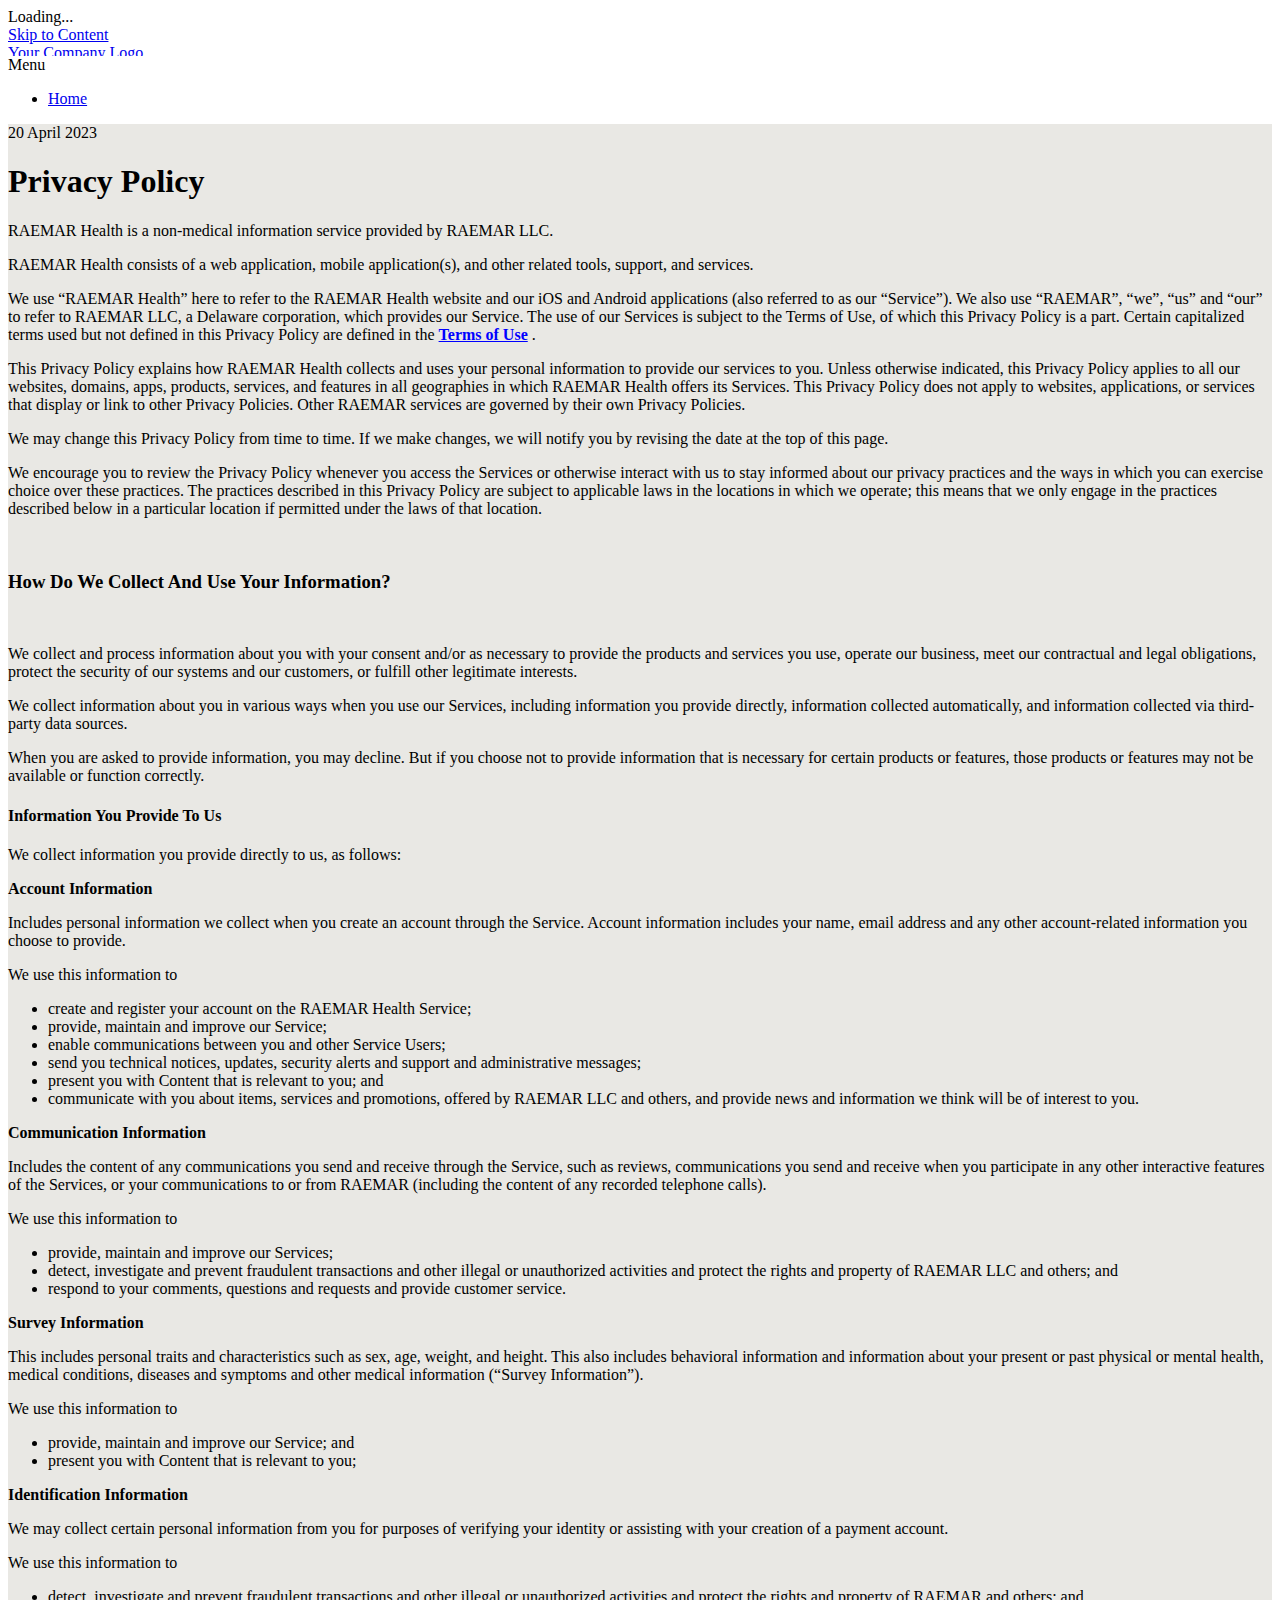
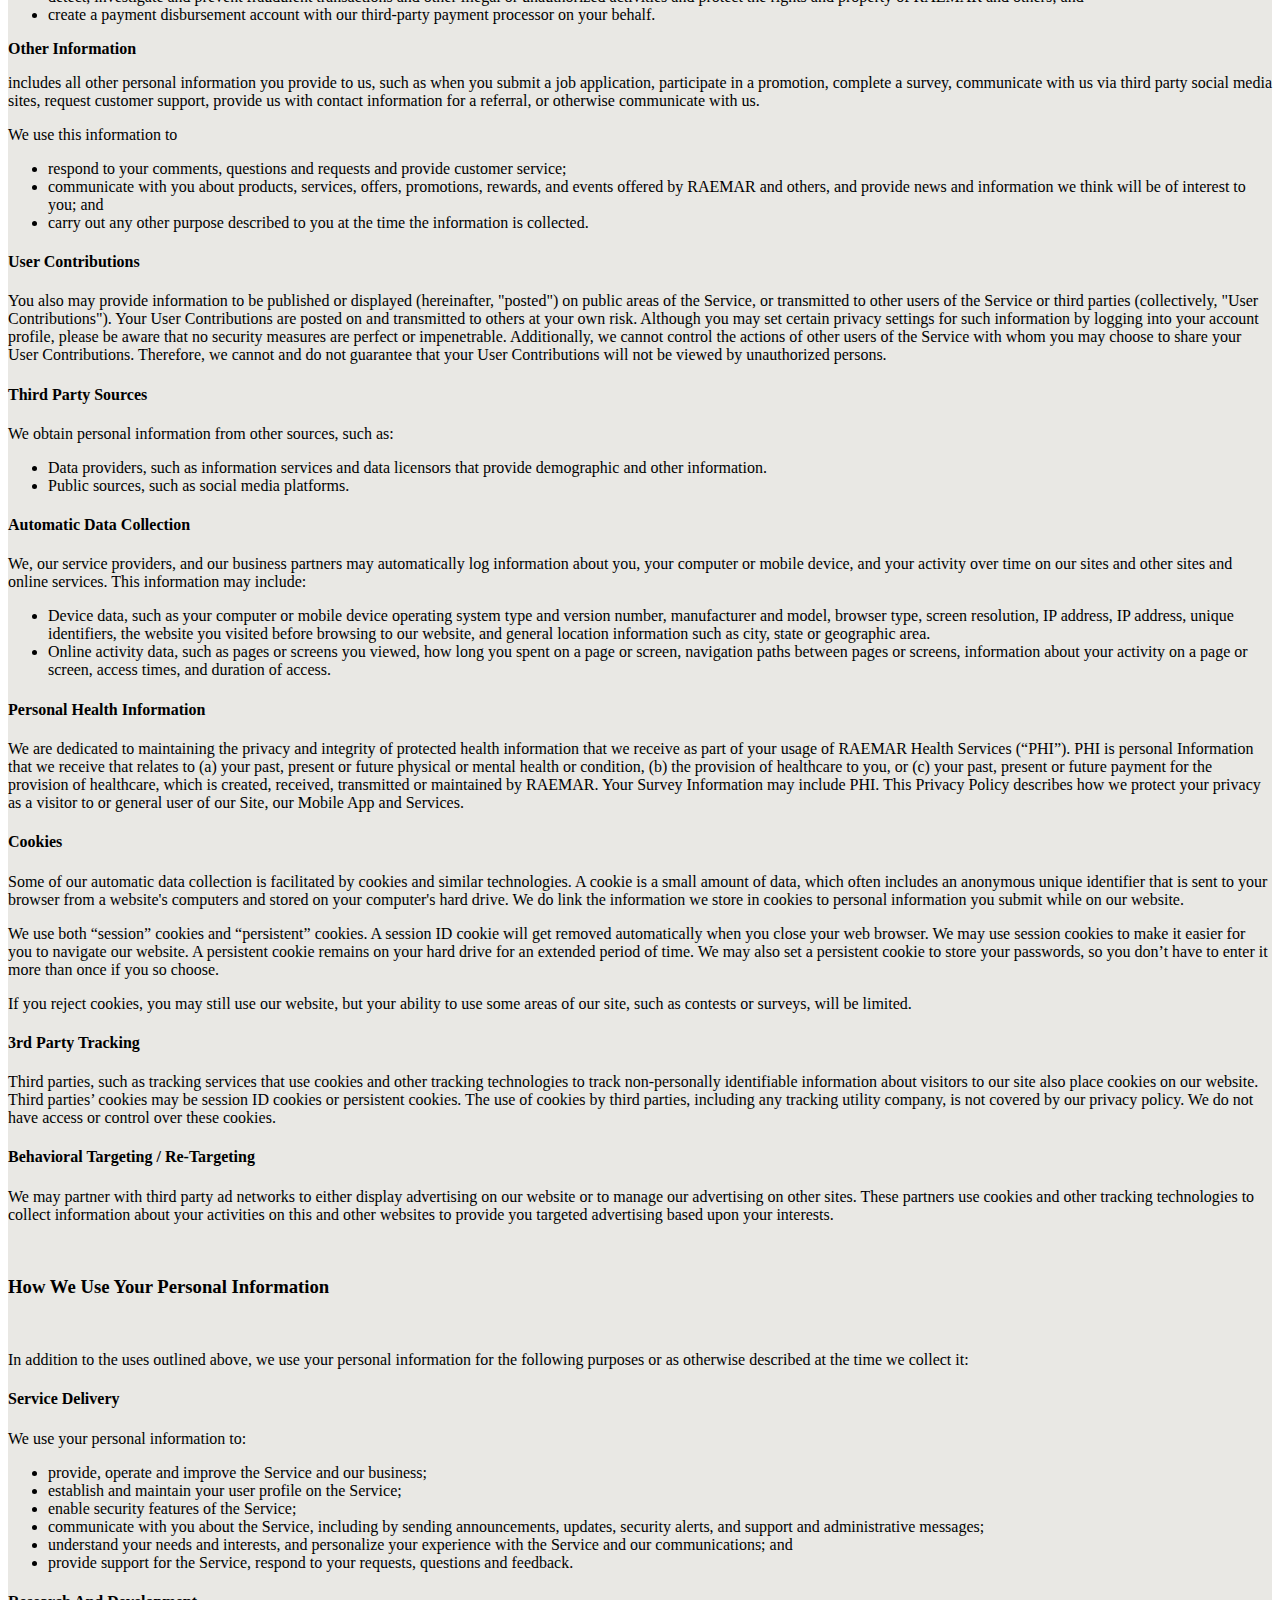
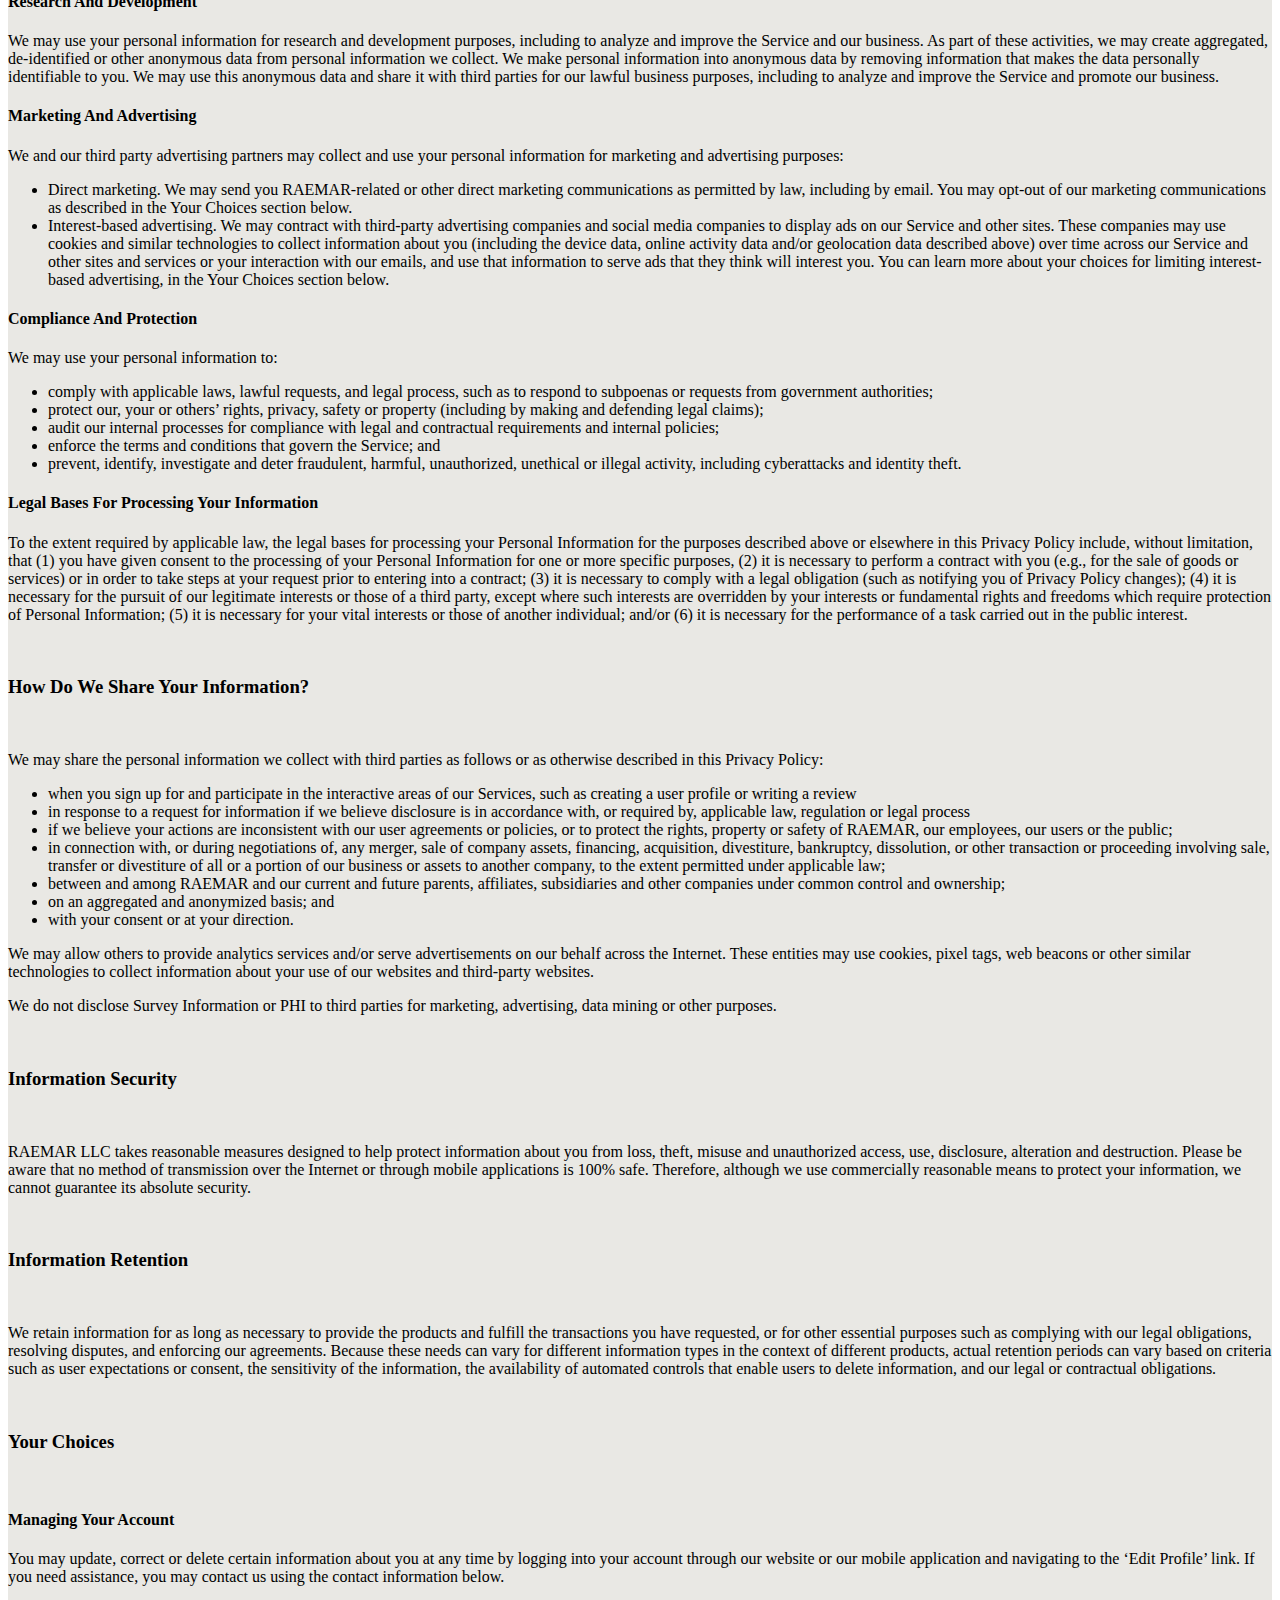
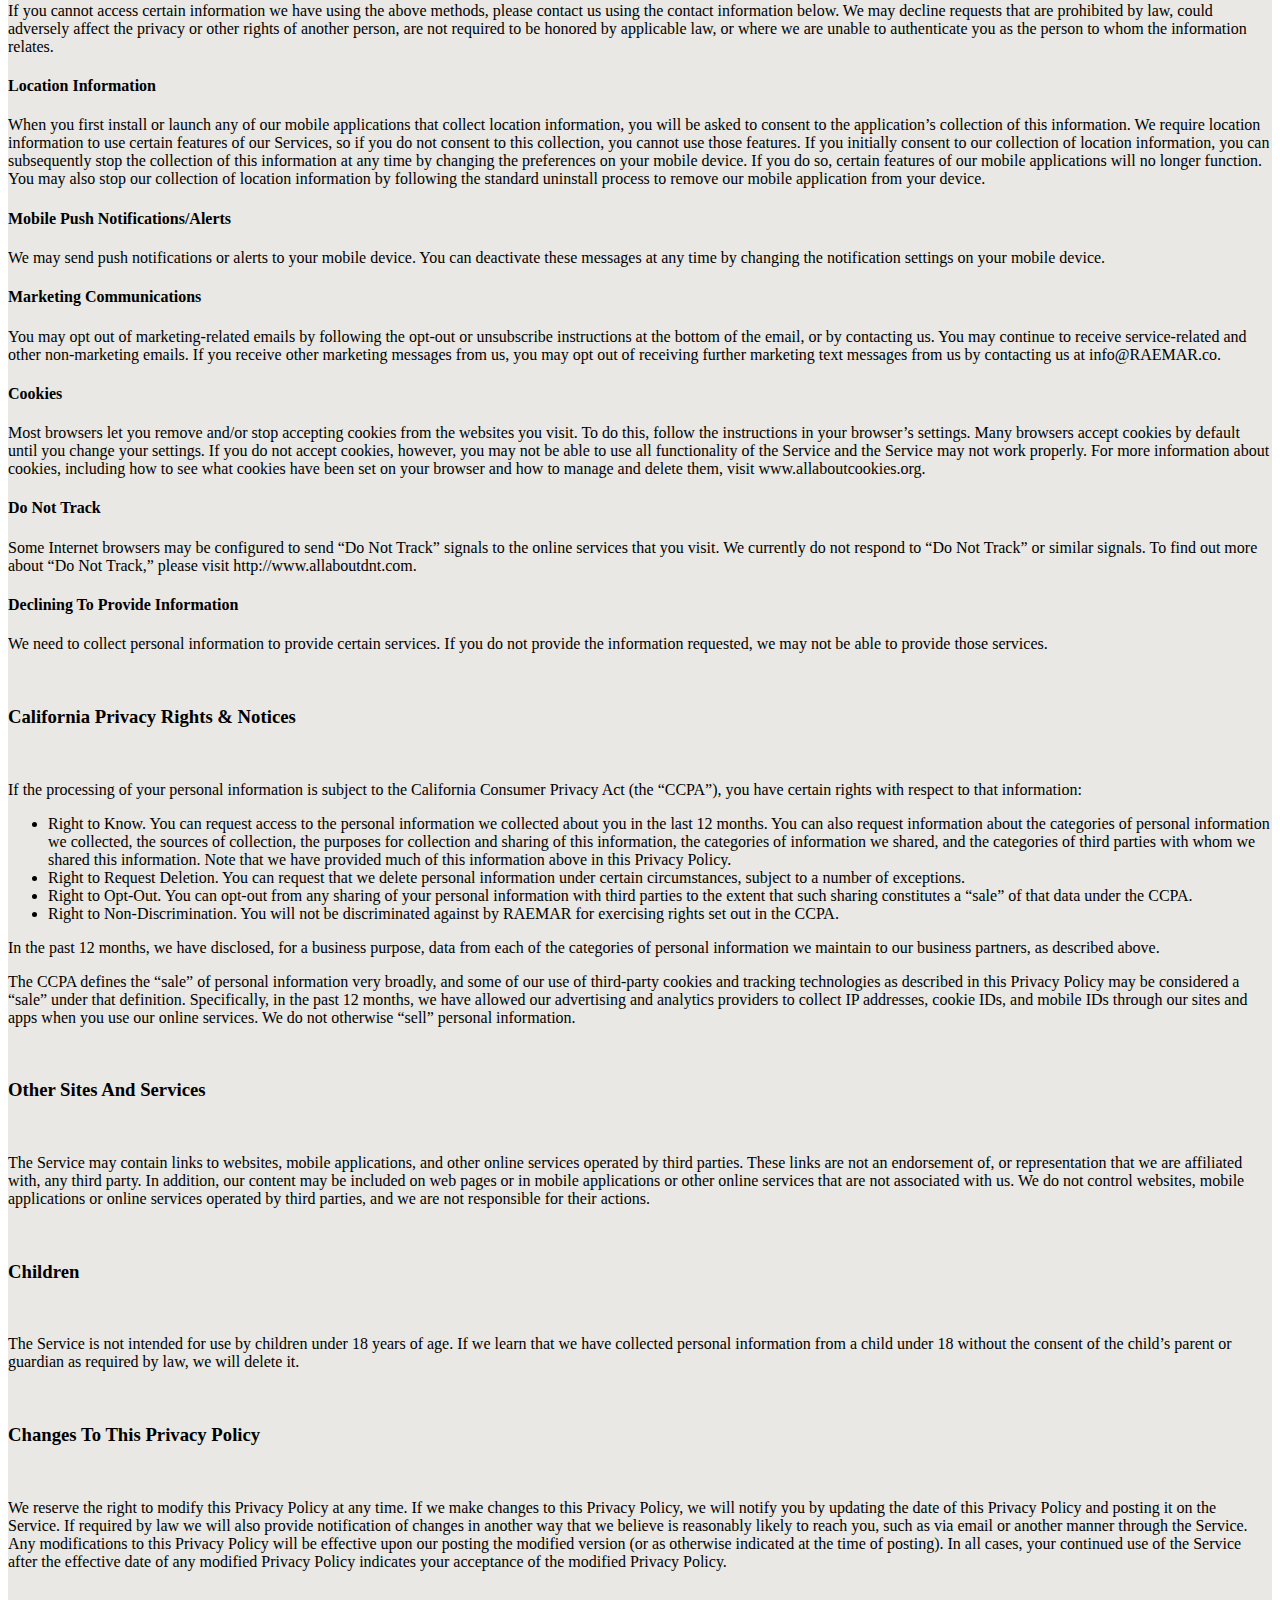
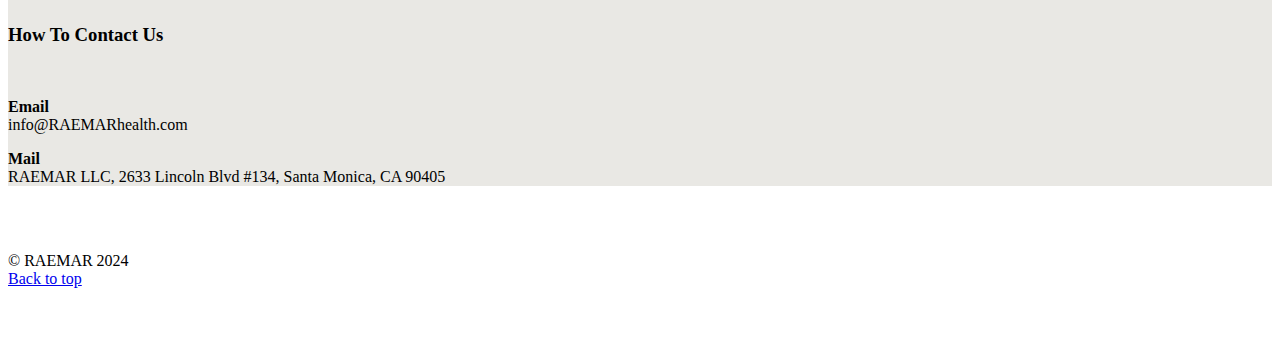
==== privacy.html @ 7e0f84d7 "Add files via upload" ====
<html lang="en">
    <head>
        <meta charset="utf-8">
        <meta name="description" content="RAEMAR specializes in developing real-world applications based on human performance and aging research to enhance health and well-being.">
        <meta name="viewport" content="width=device-width, initial-scale=1">
    
    
        <title>RAEMAR</title>
         <link rel="stylesheet" href="css/bootstrap.min.css">
        <link rel="stylesheet" href="css/style.css">
        <link rel="stylesheet" href="css/style-responsive.css">
        <link rel="stylesheet" href="css/vertical-rhythm.min.css">
        <link rel="stylesheet" href="css/magnific-popup.css">
        <link rel="stylesheet" href="css/owl.carousel.css">
        <link rel="stylesheet" href="css/splitting.css">
        <link rel="stylesheet" href="css/YTPlayer.css">
        <link rel="stylesheet" href="css/demo-brutalist/demo-brutalist.css">

    
        <link rel="stylesheet" href="css/demo-modern/demo-modern.css">
        
        <link rel="preconnect" href="https://fonts.googleapis.com">
        <link rel="preconnect" href="https://fonts.gstatic.com" crossorigin>
        <link href="https://fonts.googleapis.com/css2?family=Manrope:wght@200..800&display=swap" rel="stylesheet">
        
    </head>
    <body class="appear-animate ">
        

        <div class="page-loader dark">
            <div class="loader">Loading...</div>
        </div>
  
        <a href="#main" class="btn skip-to-content">Skip to Content</a>

        <div class="page " id="top">
            
            <nav class="main-nav dark dark-mode transparent stick-fixed wow-menubar">
                <div class="main-nav-sub full-wrapper">
                    
                  
                    <div class="nav-logo-wrap local-scroll">
                        <a href="#top" class="logo font-alt">
                            <img src="images/logo.png" alt="Your Company Logo" width="170" height="12" />
                        </a>
                    </div>
                    
                    <div class="mobile-nav" role="button" tabindex="0">
                        <i class="mobile-nav-icon"></i>
                        <span class="visually-hidden">Menu</span>
                    </div>
                    
                    <div class="inner-nav desktop-nav font-alt">
                        <ul class="clearlist scroll-nav local-scroll justify-content-end">                            
                            <li><a href="https://www.raemarhealth.com" class="active" data-btn-animate="y">Home</a></li>
                          
                        </ul>                        
                    </div>
                </div>
            </nav>         
            <main id="main">

                <section style="background:#E9E8E4!important">
                    <div class="container g-0 line pt-140 pb-100">
         
                      <div class="row">
                        <div class="col-xxl-8 col-xl-10 offset-xxl-2 offset-xl-1">
                          <div class="blog__detail-top">
                           <span>20 April 2023</span>
                            <h1 class="blog__detail-title animation__word_come">
                        Privacy Policy
                            </h1>
                        
                          </div>
                        </div>
                        
                        <div class="col-xxl-8 col-xl-10 offset-xxl-2 offset-xl-1">
                          <div class="blog__detail-content">
          
                            <p>RAEMAR Health is a non-medical information service provided by RAEMAR LLC. </p>
                            <p>RAEMAR Health consists of a web application, mobile application(s), and other related tools, support, and services.</p>
                            <p>We use “RAEMAR Health” here to refer to the RAEMAR Health website and our iOS and Android applications (also referred to as our “Service”). We also use “RAEMAR”, “we”, “us” and “our” to refer to RAEMAR LLC, a Delaware corporation, which provides our Service. The use of our Services is subject to the Terms of Use, of which this Privacy Policy is a part. Certain capitalized terms used but not defined in this Privacy Policy are defined in the
                              <a href="terms.html" style="color:blue; font-weight:600">Terms of Use</a> .</p>
                            <p>This Privacy Policy explains how RAEMAR Health collects and uses your personal information to provide our services to you. Unless otherwise indicated, this Privacy Policy applies to all our websites, domains, apps, products, services, and features in all geographies in which RAEMAR Health offers its Services. This Privacy Policy does not apply to websites, applications, or services that display or link to other Privacy Policies. Other RAEMAR services are governed by their own Privacy Policies.</p>
                            <p>We may change this Privacy Policy from time to time. If we make changes, we will notify you by revising the date at the top of this page. </p>
                            <p>We encourage you to review the Privacy Policy whenever you access the Services or otherwise interact with us to stay informed about our privacy practices and the ways in which you can exercise choice over these practices. The practices described in this Privacy Policy are subject to applicable laws in the locations in which we operate; this means that we only engage in the practices described below in a particular location if permitted under the laws of that location. </p>
                            <br>
                            <div><h3 class="heading heading-h3 CerebriSans-font" style="text-transform:capitalize">How Do We Collect and Use Your Information?</h3><br></div>
                            <p>We collect and process information about you with your consent and/or as necessary to provide the products and services you use, operate our business, meet our contractual and legal obligations, protect the security of our systems and our customers, or fulfill other legitimate interests.</p>
                            <p>We collect information about you in various ways when you use our Services, including information you provide directly, information collected automatically, and information collected via third-party data sources.</p>
                            <p>When you are asked to provide information, you may decline. But if you choose not to provide information that is necessary for certain products or features, those products or features may not be available or function correctly.</p>
                              <p><h4  style="text-transform:capitalize">Information You Provide to Us</h4></p>
                            <p>We collect information you provide directly to us, as follows:</p>
                            <p><span style="font-weight:600">Account Information</span><br>
                            <p>Includes personal information we collect when you create an account through the Service. Account information includes your name, email address and any other account-related information you choose to provide.</p>
                            <p>We use this information to</p>
                            <ul>
                            <li>create and register your account on the RAEMAR Health Service;</li>
                            <li>provide, maintain and improve our Service;</li>
                            <li>enable communications between you and other Service Users;</li>
                            <li>send you technical notices, updates, security alerts and support and administrative messages;</li>
                            <li>present you with Content that is relevant to you; and</li>
                            <li>communicate with you about items, services and promotions, offered by RAEMAR LLC and others, and provide news and information we think will be of interest to you.</li>
                          </ul>
                          <p><span style="font-weight:600">Communication Information</span><br>
                          <p>Includes the content of any communications you send and receive through the Service, such as reviews, communications you send and receive when you participate in any other interactive features of the Services, or your communications to or from RAEMAR (including the content of any recorded telephone calls).</p>
                          <p>We use this information to</p>
                          <ul>
                          <li>provide, maintain and improve our Services;</li>
                          <li>detect, investigate and prevent fraudulent transactions and other illegal or unauthorized activities and protect the rights and property of RAEMAR LLC and others; and</li>
                          <li>respond to your comments, questions and requests and provide customer service.</li>
                          </ul>
                          <p><span style="font-weight:600">Survey Information</span><br>
                          <p>This includes personal traits and characteristics such as sex, age, weight, and height. This also includes behavioral information and information about your present or past physical or mental health, medical conditions, diseases and symptoms and other medical information (“Survey Information”).
                          </p>
                          <p>We use this information to</p>
                          <ul>
                          <li>provide, maintain and improve our Service; and</li>
                          <li>present you with Content that is relevant to you;</li>
                        </ul>
                        <p><span style="font-weight:600">Identification Information</span><br>
                        <p>We may collect certain personal information from you for purposes of verifying your identity or assisting with your creation of a payment account.</p>
                        <p>We use this information to</p>
                        <ul>
                          <li>detect, investigate and prevent fraudulent transactions and other illegal or unauthorized activities and protect the rights and property of RAEMAR and others; and</li>
                          <li>create a payment disbursement account with our third-party payment processor on your behalf.</li>
                        </ul>
                        <p><span style="font-weight:600">Other Information</span><br>
                        <p>includes all other personal information you provide to us, such as when you submit a job application, participate in a promotion, complete a survey, communicate with us via third party social media sites, request customer support, provide us with contact information for a referral, or otherwise communicate with us.
                        </p>
                        <p>We use this information to</p>
                        <ul>
                        <li>respond to your comments, questions and requests and provide customer service;</li>
                        <li>communicate with you about products, services, offers, promotions, rewards, and events offered by RAEMAR and others, and provide news and information we think will be of interest to you; and</li>
                        <li>carry out any other purpose described to you at the time the information is collected.</li>
                      </ul>
                        <p><h4  style="text-transform:capitalize">User Contributions</h4></p>
                        <p>You also may provide information to be published or displayed (hereinafter, "posted") on public areas of the Service, or transmitted to other users of the Service or third parties (collectively, "User Contributions"). Your User Contributions are posted on and transmitted to others at your own risk. Although you may set certain privacy settings for such information by logging into your account profile, please be aware that no security measures are perfect or impenetrable. Additionally, we cannot control the actions of other users of the Service with whom you may choose to share your User Contributions. Therefore, we cannot and do not guarantee that your User Contributions will not be viewed by unauthorized persons.</p>
                        <p><h4  style="text-transform:capitalize">Third party sources</h4></p>
                        <p>We obtain personal information from other sources, such as:</p>
                        <ul>
                        <li>Data providers, such as information services and data licensors that provide demographic and other information.</li>
                        <li>Public sources, such as social media platforms.</li>
                        </ul>
                        <p><h4  style="text-transform:capitalize">Automatic data collection</h4></p>
                        <p>We, our service providers, and our business partners may automatically log information about you, your computer or mobile device, and your activity over time on our sites and other sites and online services.  This information may include:</p>
                        <ul>
                        <li>Device data, such as your computer or mobile device operating system type and version number, manufacturer and model, browser type, screen resolution, IP address, IP address, unique identifiers, the website you visited before browsing to our website, and general location information such as city, state or geographic area.</li>
                        <li>Online activity data, such as pages or screens you viewed, how long you spent on a page or screen, navigation paths between pages or screens, information about your activity on a page or screen, access times, and duration of access.</li>
                        </ul>
                        <p><h4  style="text-transform:capitalize">Personal Health Information</h4></p>
                        <p>We are dedicated to maintaining the privacy and integrity of protected health information that we receive as part of your usage of RAEMAR Health Services (“PHI”). PHI is personal Information that we receive that relates to (a) your past, present or future physical or mental health or condition, (b) the provision of healthcare to you, or (c) your past, present or future payment for the provision of healthcare, which is created, received, transmitted or maintained by RAEMAR. Your Survey Information may include PHI. This Privacy Policy describes how we protect your privacy as a visitor to or general user of our Site, our Mobile App and Services.</p>
                        <p><h4  style="text-transform:capitalize">Cookies</h4></p>
                        <p>Some of our automatic data collection is facilitated by cookies and similar technologies. A cookie is a small amount of data, which often includes an anonymous unique identifier that is sent to your browser from a website's computers and stored on your computer's hard drive. We do link the information we store in cookies to personal information you submit while on our website.</p>
                        <p>We use both “session” cookies and “persistent” cookies. A session ID cookie will get removed automatically when you close your web browser. We may use session cookies to make it easier for you to navigate our website. A persistent cookie remains on your hard drive for an extended period of time. We may also set a persistent cookie to store your passwords, so you don’t have to enter it more than once if you so choose.</p>
                        <p>If you reject cookies, you may still use our website, but your ability to use some areas of our site, such as contests or surveys, will be limited.</p>
                        <p><h4  style="text-transform:capitalize">3rd Party Tracking</h4></p>
                        <p>Third parties, such as tracking services that use cookies and other tracking technologies to track non-personally identifiable information about visitors to our site also place cookies on our website. Third parties’ cookies may be session ID cookies or persistent cookies. The use of cookies by third parties, including any tracking utility company, is not covered by our privacy policy. We do not have access or control over these cookies.</p>
                        <p><h4  style="text-transform:capitalize">Behavioral Targeting / Re-Targeting</h4></p>
                        <p>We may partner with third party ad networks to either display advertising on our website or to manage our advertising on other sites. These partners use cookies and other tracking technologies to collect information about your activities on this and other websites to provide you targeted advertising based upon your interests.</p>
                        <br><div><h3 class="heading heading-h3 CerebriSans-font" style="text-transform:capitalize">How we use your personal information</h3><br></div>
                        <p>In addition to the uses outlined above, we use your personal information for the following purposes or as otherwise described at the time we collect it:</p>
                        <p><h4  style="text-transform:capitalize">Service delivery</h4></p>
                        <p>We use your personal information to:</p>
                        <ul>
                        <li>provide, operate and improve the Service and our business;</li>
                        <li>establish and maintain your user profile on the Service;</li>
                        <li>enable security features of the Service;</li>
                        <li>communicate with you about the Service, including by sending announcements, updates, security alerts, and support and administrative messages;</li>
                        <li>understand your needs and interests, and personalize your experience with the Service and our communications; and</li>
                        <li>provide support for the Service, respond to your requests, questions and feedback.</li>
                      </ul>
                      <p><h4  style="text-transform:capitalize">Research and development</h4></p>
                      <p>We may use your personal information for research and development purposes, including to analyze and improve the Service and our business.  As part of these activities, we may create aggregated, de-identified or other anonymous data from personal information we collect.  We make personal information into anonymous data by removing information that makes the data personally identifiable to you.  We may use this anonymous data and share it with third parties for our lawful business purposes, including to analyze and improve the Service and promote our business.</p>
                      <p><h4  style="text-transform:capitalize">Marketing and advertising</h4></p>
                      <p>We and our third party advertising partners may collect and use your personal information for marketing and advertising purposes:</p>
                      <ul>
                      <li>Direct marketing. We may send you RAEMAR-related or other direct marketing communications as permitted by law, including by email.  You may opt-out of our marketing communications as described in the Your Choices section below.</li>
                      <li>Interest-based advertising.  We may contract with third-party advertising companies and social media companies to display ads on our Service and other sites. These companies may use cookies and similar technologies to collect information about you (including the device data, online activity data and/or geolocation data described above) over time across our Service and other sites and services or your interaction with our emails, and use that information to serve ads that they think will interest you. You can learn more about your choices for limiting interest-based advertising, in the Your Choices section below. </li>
                      </ul>
                      <p><h4  style="text-transform:capitalize">Compliance and protection</h4></p>
                      <p>We may use your personal information to:</p>
                      <ul>
                      <li>comply with applicable laws, lawful requests, and legal process, such as to respond to subpoenas or requests from government authorities;</li>
                      <li>protect our, your or others’ rights, privacy, safety or property (including by making and defending legal claims); </li>
                      <li>audit our internal processes for compliance with legal and contractual requirements and internal policies; </li>
                      <li>enforce the terms and conditions that govern the Service; and </li>
                      <li>prevent, identify, investigate and deter fraudulent, harmful, unauthorized, unethical or illegal activity, including cyberattacks and identity theft.</li>
                      </ul>
                      <p><h4  style="text-transform:capitalize">Legal Bases for Processing Your Information</h4></p>
                      <p>To the extent required by applicable law, the legal bases for processing your Personal Information for the purposes described above or elsewhere in this Privacy Policy include, without limitation, that (1) you have given consent to the processing of your Personal Information for one or more specific purposes, (2) it is necessary to perform a contract with you (e.g., for the sale of goods or services) or in order to take steps at your request prior to entering into a contract; (3) it is necessary to comply with a legal obligation (such as notifying you of Privacy Policy changes); (4) it is necessary for the pursuit of our legitimate interests or those of a third party, except where such interests are overridden by your interests or fundamental rights and freedoms which require protection of Personal Information; (5) it is necessary for your vital interests or those of another individual; and/or (6) it is necessary for the performance of a task carried out in the public interest.</p>
                      <br><div><h3 class="heading heading-h3 CerebriSans-font" style="text-transform:capitalize">How Do We Share Your Information?</h3><br></div>
                      <p>We may share the personal information we collect with third parties as follows or as otherwise described in this Privacy Policy:</p>
                      <ul>
                      <li>when you sign up for and participate in the interactive areas of our Services, such as creating a user profile or writing a review</li>
                      <li>in response to a request for information if we believe disclosure is in accordance with, or required by, applicable law, regulation or legal process</li>
                      <li>if we believe your actions are inconsistent with our user agreements or policies, or to protect the rights, property or safety of RAEMAR, our employees, our users or the public;</li>
                      <li>in connection with, or during negotiations of, any merger, sale of company assets, financing, acquisition, divestiture, bankruptcy, dissolution, or other transaction or proceeding involving sale, transfer or divestiture of all or a portion of our business or assets to another company, to the extent permitted under applicable law;</li>
                      <li>between and among RAEMAR and our current and future parents, affiliates, subsidiaries and other companies under common control and ownership;</li>
                      <li>on an aggregated and anonymized basis; and</li>
                      <li>with your consent or at your direction.</li>
                      </ul>
                      <p>We may allow others to provide analytics services and/or serve advertisements on our behalf across the Internet. These entities may use cookies, pixel tags, web beacons or other similar technologies to collect information about your use of our websites and third-party websites.</p>
                      <p>We do not disclose Survey Information or PHI to third parties for marketing, advertising, data mining or other purposes.</p>
                      <br><div><h3 class="heading heading-h3 CerebriSans-font" style="text-transform:capitalize">Information Security</h3><br></div>
                      <p>RAEMAR LLC takes reasonable measures designed to help protect information about you from loss, theft, misuse and unauthorized access, use, disclosure, alteration and destruction. Please be aware that no method of transmission over the Internet or through mobile applications is 100% safe. Therefore, although we use commercially reasonable means to protect your information, we cannot guarantee its absolute security.</p>
                      <br><div><h3 class="heading heading-h3 CerebriSans-font" style="text-transform:capitalize">Information Retention</h3><br></div>
                      <p>We retain information for as long as necessary to provide the products and fulfill the transactions you have requested, or for other essential purposes such as complying with our legal obligations, resolving disputes, and enforcing our agreements. Because these needs can vary for different information types in the context of different products, actual retention periods can vary based on criteria such as user expectations or consent, the sensitivity of the information, the availability of automated controls that enable users to delete information, and our legal or contractual obligations.</p>
                      <br><div><h3 class="heading heading-h3 CerebriSans-font" style="text-transform:capitalize">Your Choices</h3><br></div>
                      <p><h4  style="text-transform:capitalize">Managing Your Account</h4></p>
                      <p>You may update, correct or delete certain information about you at any time by logging into your account through our website or our mobile application and navigating to the ‘Edit Profile’ link. If you need assistance, you may contact us using the contact information below.</p>
                      <p>If you cannot access certain information we have using the above methods, please contact us using the contact information below. We may decline requests that are prohibited by law, could adversely affect the privacy or other rights of another person, are not required to be honored by applicable law, or where we are unable to authenticate you as the person to whom the information relates.</p>
                      <p><h4  style="text-transform:capitalize">Location Information</h4></p>
                      <p>When you first install or launch any of our mobile applications that collect location information, you will be asked to consent to the application’s collection of this information. We require location information to use certain features of our Services, so if you do not consent to this collection, you cannot use those features. If you initially consent to our collection of location information, you can subsequently stop the collection of this information at any time by changing the preferences on your mobile device. If you do so, certain features of our mobile applications will no longer function. You may also stop our collection of location information by following the standard uninstall process to remove our mobile application from your device.</p>
                      <p><h4  style="text-transform:capitalize">Mobile Push Notifications/Alerts</h4></p>
                      <p>We may send push notifications or alerts to your mobile device. You can deactivate these messages at any time by changing the notification settings on your mobile device.</p>
                      <p><h4  style="text-transform:capitalize">Marketing communications</h4></p>
                      <p>You may opt out of marketing-related emails by following the opt-out or unsubscribe instructions at the bottom of the email, or by contacting us.  You may continue to receive service-related and other non-marketing emails.  If you receive other marketing messages from us, you may opt out of receiving further marketing text messages from us by contacting us at info@RAEMAR.co.</p>
                      <p><h4  style="text-transform:capitalize">Cookies</h4></p>
                      <p>Most browsers let you remove and/or stop accepting cookies from the websites you visit. To do this, follow the instructions in your browser’s settings. Many browsers accept cookies by default until you change your settings. If you do not accept cookies, however, you may not be able to use all functionality of the Service and the Service may not work properly. For more information about cookies, including how to see what cookies have been set on your browser and how to manage and delete them, visit www.allaboutcookies.org. </p>
                      <p><h4  style="text-transform:capitalize">Do Not Track</h4></p>
                      <p>Some Internet browsers may be configured to send “Do Not Track” signals to the online services that you visit.  We currently do not respond to “Do Not Track” or similar signals.  To find out more about “Do Not Track,” please visit http://www.allaboutdnt.com.</p>
                      <p><h4  style="text-transform:capitalize">Declining to provide information</h4></p>
                      <p>We need to collect personal information to provide certain services.  If you do not provide the information requested, we may not be able to provide those services.</p>
                      <br><div><h3 class="heading heading-h3 CerebriSans-font" style="text-transform:capitalize">California Privacy Rights & Notices</h3><br></div>
                      <p>If the processing of your personal information is subject to the California Consumer Privacy Act (the “CCPA”), you have certain rights with respect to that information:</p>
                      <ul>
                      <li>Right to Know. You can request access to the personal information we collected about you in the last 12 months. You can also request information about the categories of personal information we collected, the sources of collection, the purposes for collection and sharing of this information, the categories of information we shared, and the categories of third parties with whom we shared this information. Note that we have provided much of this information above in this Privacy Policy.</li>
                      <li>Right to Request Deletion. You can request that we delete personal information under certain circumstances, subject to a number of exceptions.</li>
                      <li>Right to Opt-Out. You can opt-out from any sharing of your personal information with third parties to the extent that such sharing constitutes a “sale” of that data under the CCPA.</li>
                      <li>Right to Non-Discrimination. You will not be discriminated against by RAEMAR for exercising rights set out in the CCPA.</li>
                      </ul>
                      <p>In the past 12 months, we have disclosed, for a business purpose, data from each of the categories of personal information we maintain to our business partners, as described above.</p>
                      <p>The CCPA defines the “sale” of personal information very broadly, and some of our use of third-party cookies and tracking technologies as described in this Privacy Policy may be considered a “sale” under that definition. Specifically, in the past 12 months, we have allowed our advertising and analytics providers to collect IP addresses, cookie IDs, and mobile IDs through our sites and apps when you use our online services. We do not otherwise “sell” personal information.</p>
                      <br><div><h3 class="heading heading-h3 CerebriSans-font" style="text-transform:capitalize">Other Sites and Services</h3><br></div>
                      <p>The Service may contain links to websites, mobile applications, and other online services operated by third parties.  These links are not an endorsement of, or representation that we are affiliated with, any third party.  In addition, our content may be included on web pages or in mobile applications or other online services that are not associated with us. We do not control websites, mobile applications or online services operated by third parties, and we are not responsible for their actions.  </p>
                      <br><div><h3 class="heading heading-h3 CerebriSans-font" style="text-transform:capitalize">Children</h3><br></div>
                      <p>The Service is not intended for use by children under 18 years of age. If we learn that we have collected personal information from a child under 18 without the consent of the child’s parent or guardian as required by law, we will delete it. </p>
                      <br><div><h3 class="heading heading-h3 CerebriSans-font" style="text-transform:capitalize">Changes to this Privacy Policy</h3><br></div>
                      <p>We reserve the right to modify this Privacy Policy at any time. If we make changes to this Privacy Policy, we will notify you by updating the date of this Privacy Policy and posting it on the Service. If required by law we will also provide notification of changes in another way that we believe is reasonably likely to reach you, such as via email or another manner through the Service.  Any modifications to this Privacy Policy will be effective upon our posting the modified version (or as otherwise indicated at the time of posting). In all cases, your continued use of the Service after the effective date of any modified Privacy Policy indicates your acceptance of the modified Privacy Policy.</p>
                     <br><div><h3 class="heading heading-h3 CerebriSans-font" style="text-transform:capitalize">How to Contact Us</h3><br></div>
                     <p><span style="font-weight:600">Email</span><br>info@RAEMARhealth.com
                     </p>
                     <p>
                      <span style="font-weight:600">Mail</span><br>RAEMAR LLC, 2633 Lincoln Blvd #134, Santa Monica, CA 90405
                     </p>
                
                  
                          </div>
                
                  
                          </div>
                          <div class="blog__detail-tags">
                           
                          </div>
                        </div>
                      </div>
                 
                  </section>
          


  
                            


                
            </main>
            
            <!-- Footer -->
            <footer class="page-section footer-2 bg-dark-2 light-content" style="padding-top: 50px;padding-bottom: 50px;">
                <div class="container">                    
                    <div class="row">
                        
                        <!-- Copyright -->
                        <div class="col-lg-3 text-center text-lg-start ">
                            <div>© RAEMAR 2024</div>
                      
                        </div>
                        <!-- End Copyright -->
                        
                        <!-- Social Links -->
                        <div class="col-lg-6 fw-social-inline text-center ">
                            
                         
                            
                        </div>
                        <!-- End Social Links -->
                        
                        <div class="col-lg-3 text-center text-lg-end local-scroll">
                            <a href="#top" class="fw-top-link">
                                <span class="fw-top-link-underline">Back to top</span>
                                <span class="icon ms-1">
                                    <i class="icon-arrow-up size-17"></i>
                                </span>
                            </a>
                        </div>
                        
                    </div>
                </div>                 
            </footer>
            <!-- End Footer -->
        
        </div>
        <!-- End Page Wrap -->      
        
        <!-- JS -->
        <script src="js/jquery.min.js"></script>
        <script src="js/bootstrap.bundle.min.js"></script>
        <script src="js/plugins.js"></script>
        <script src="js/jquery.ajaxchimp.min.js"></script>             
        <script src="js/contact-form.js"></script>        
        <script src="js/all.js"></script> 
        <!-- End JS -->       
        
    </body>
</html>
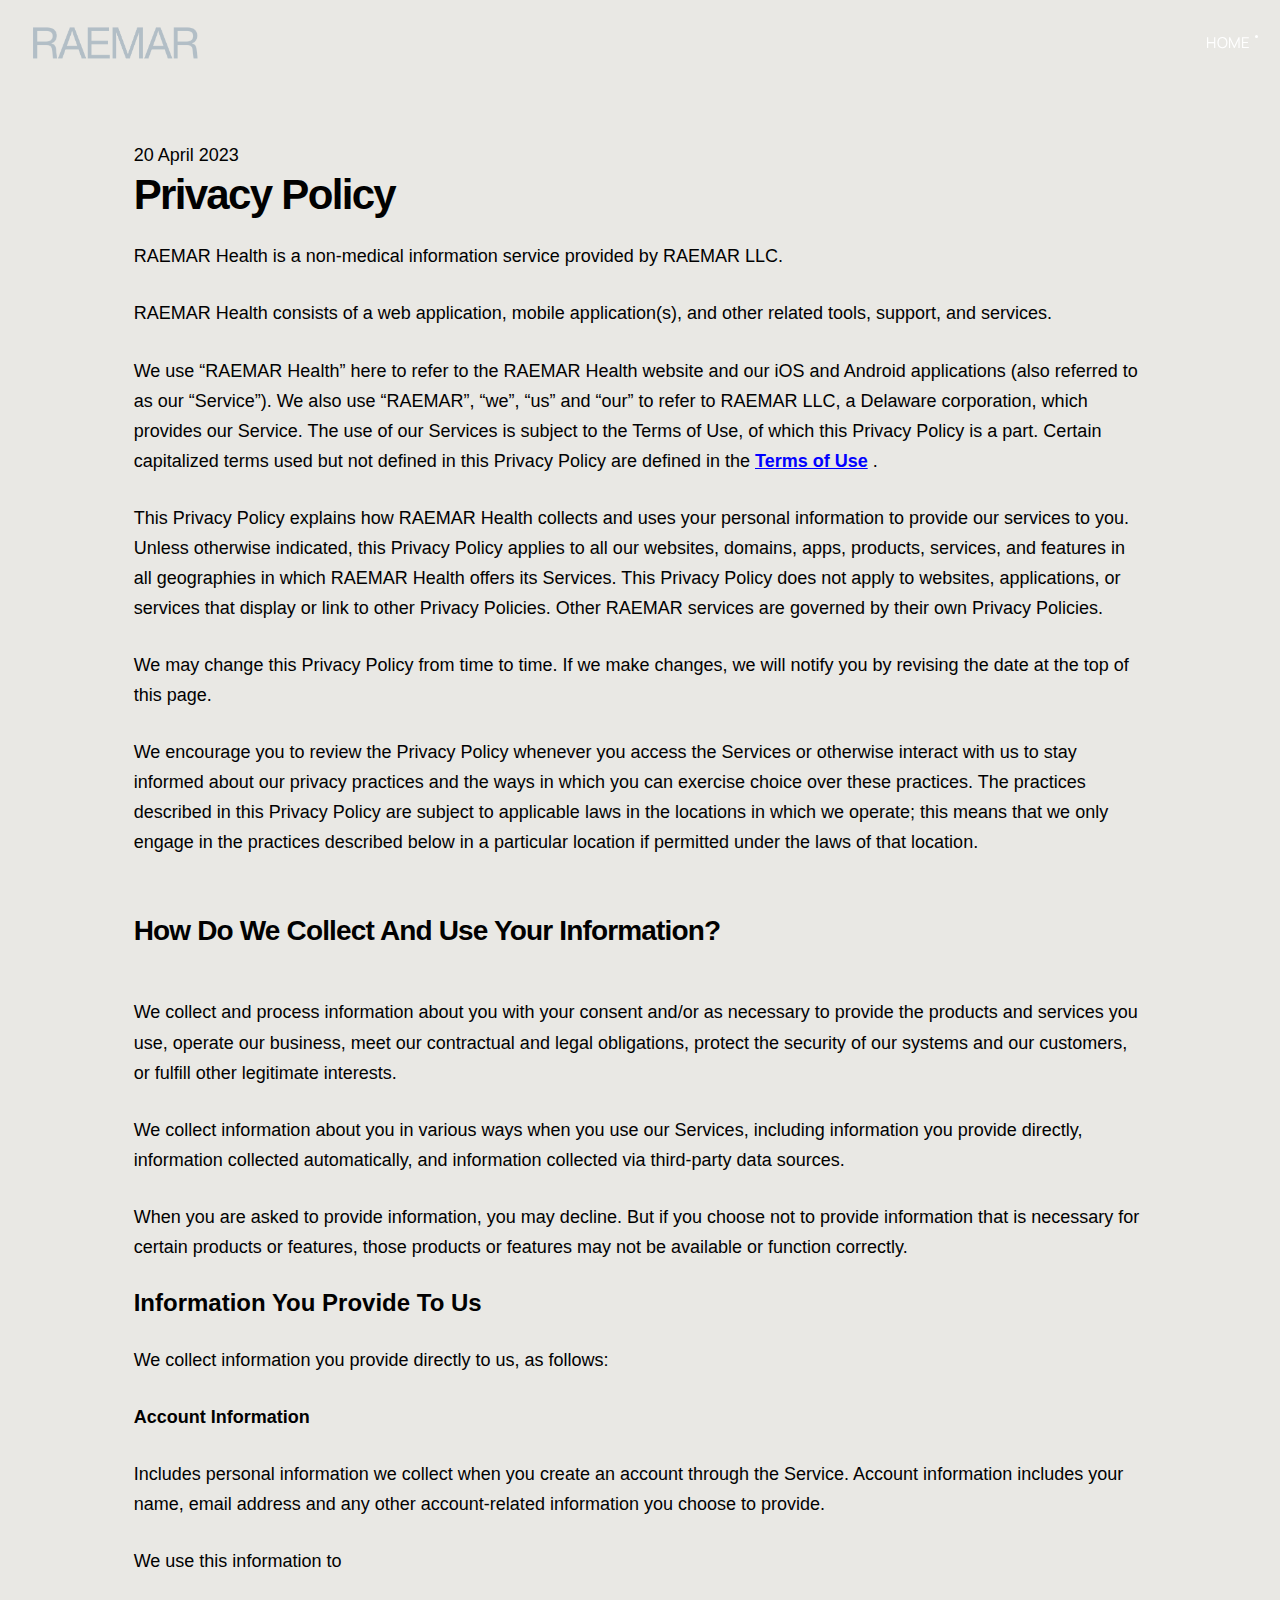
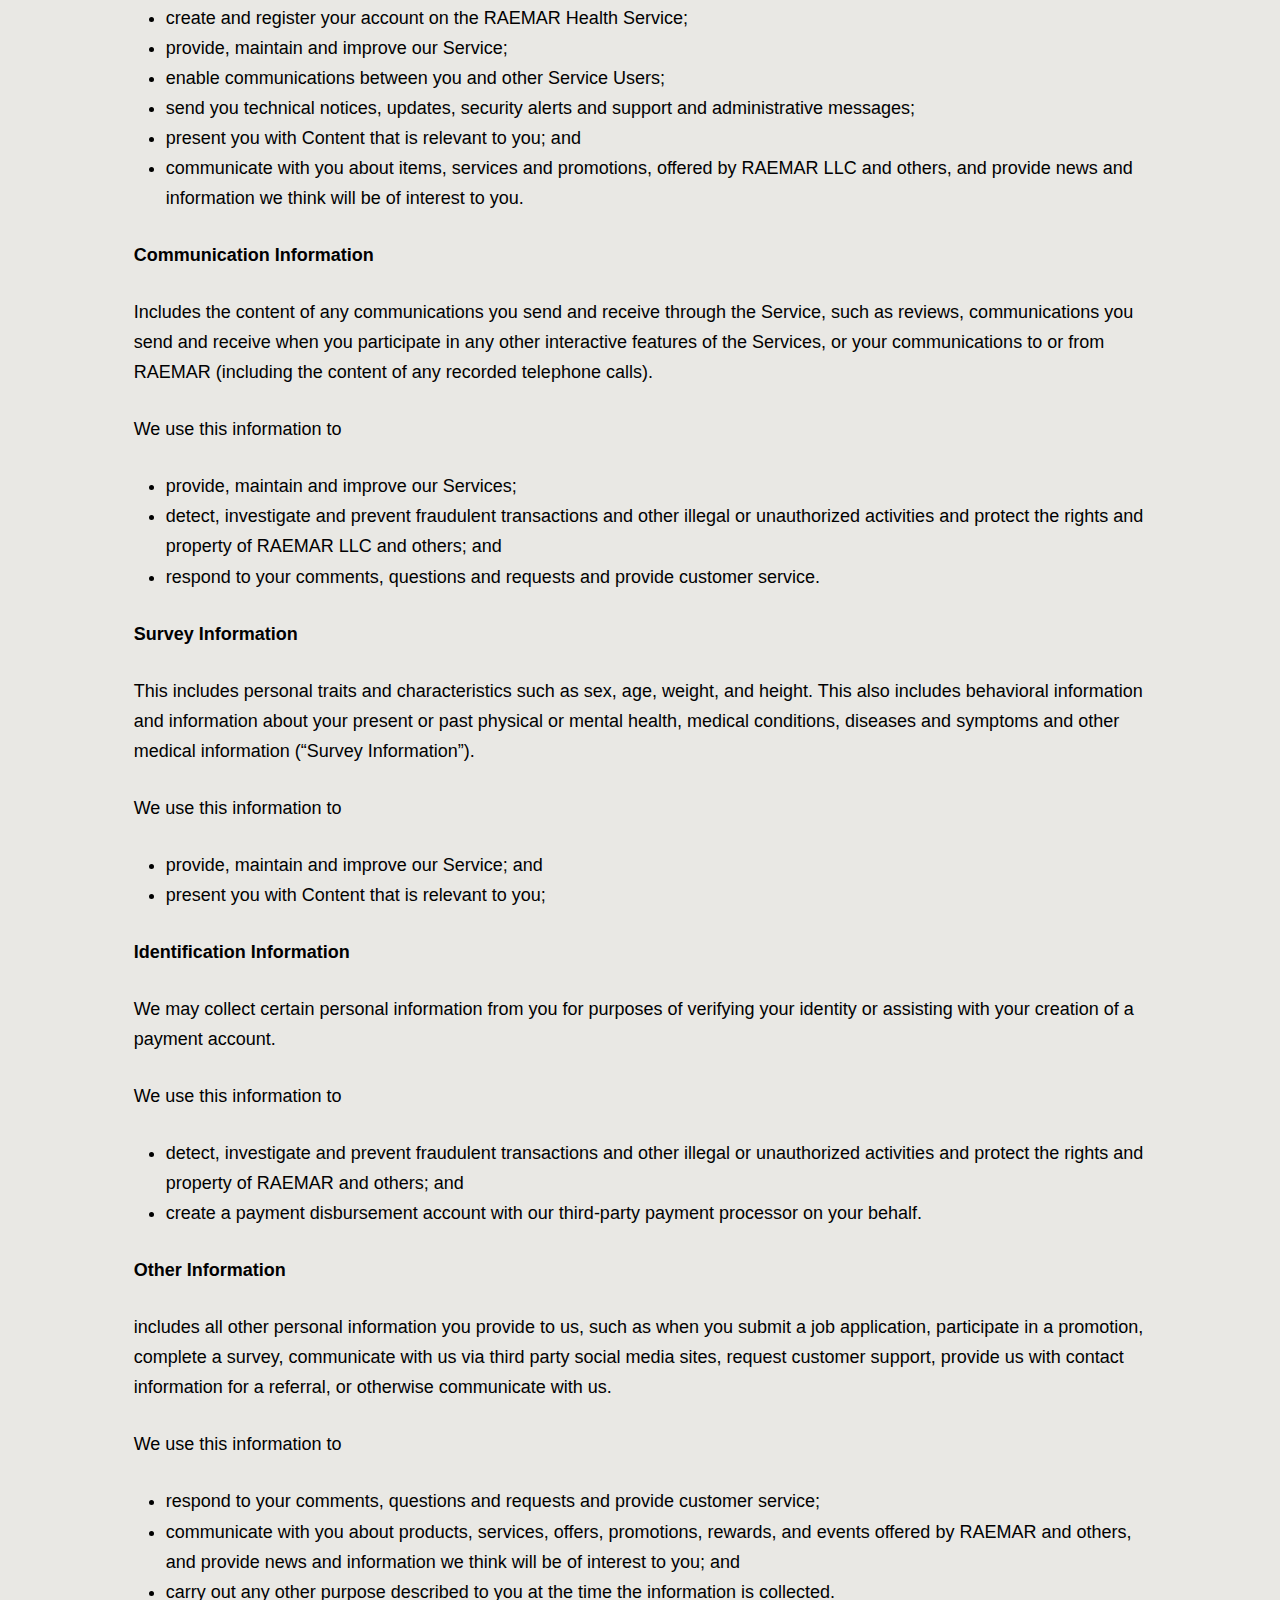
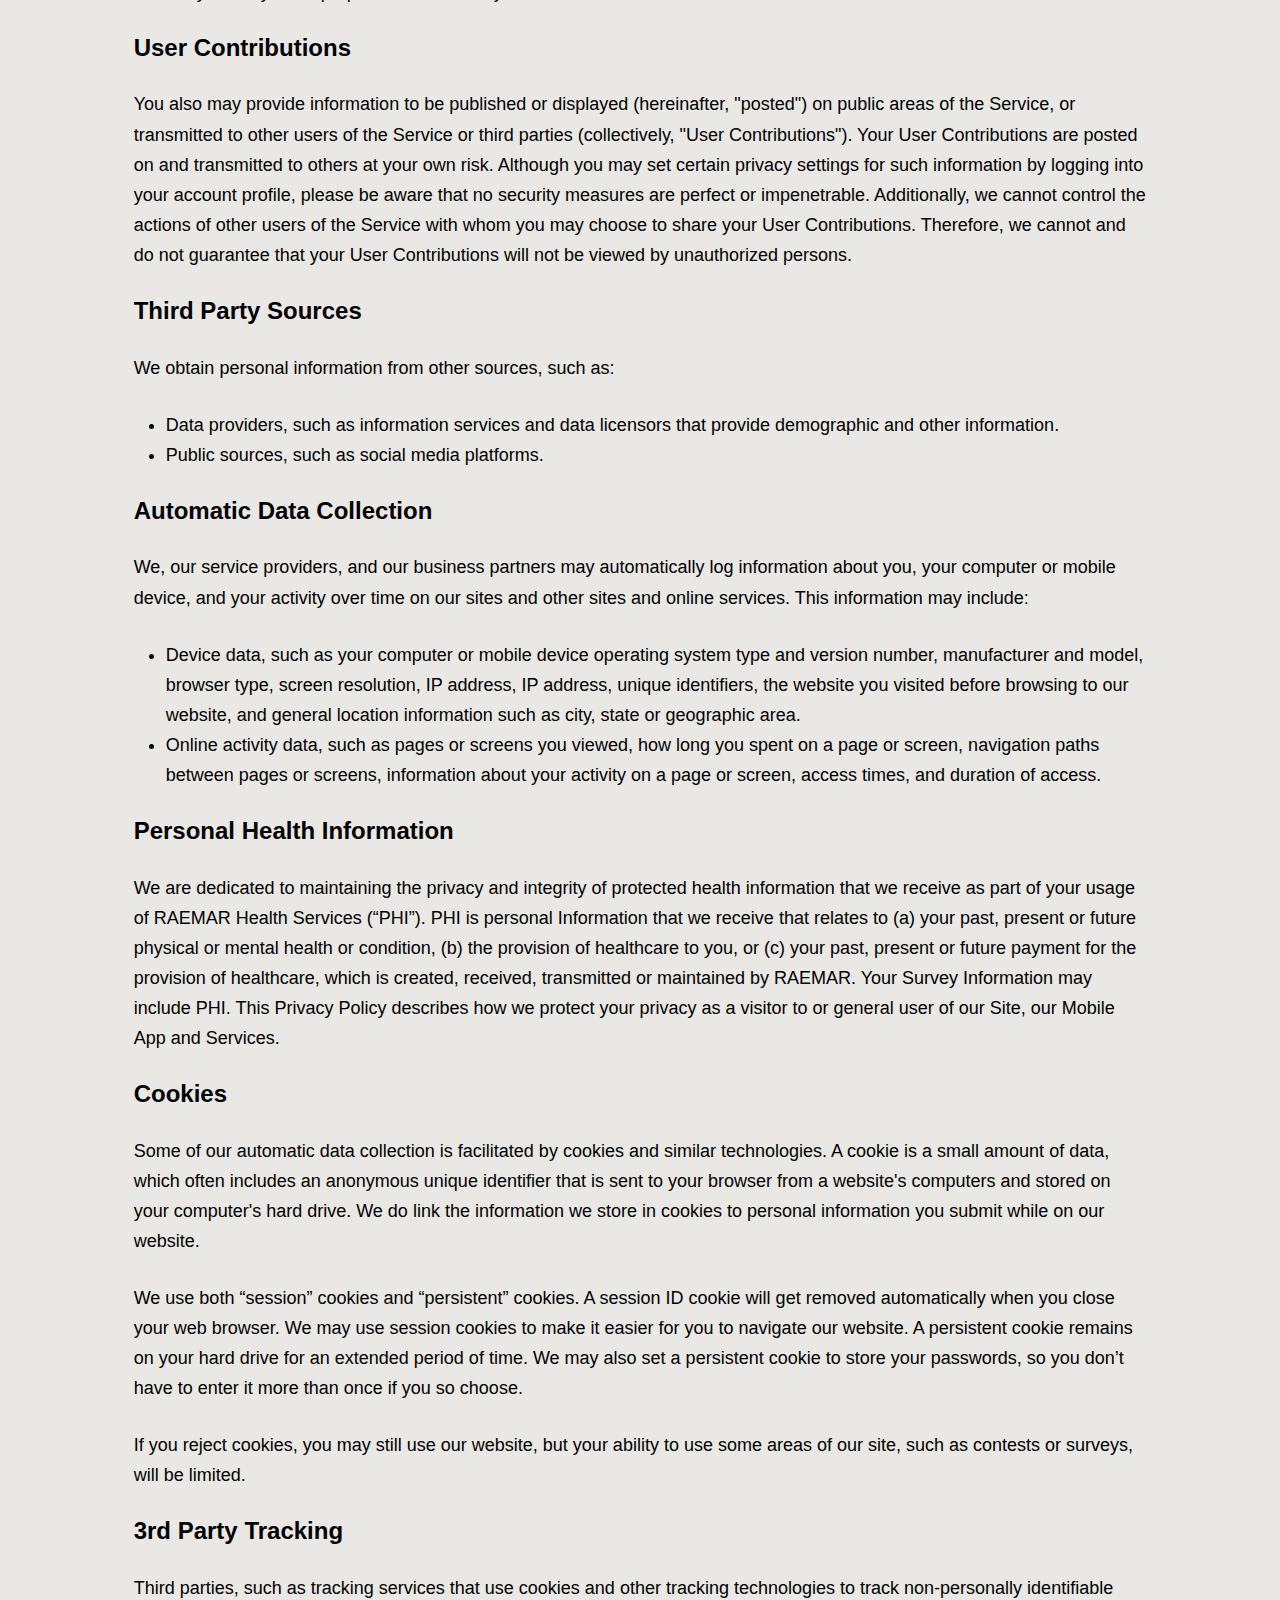
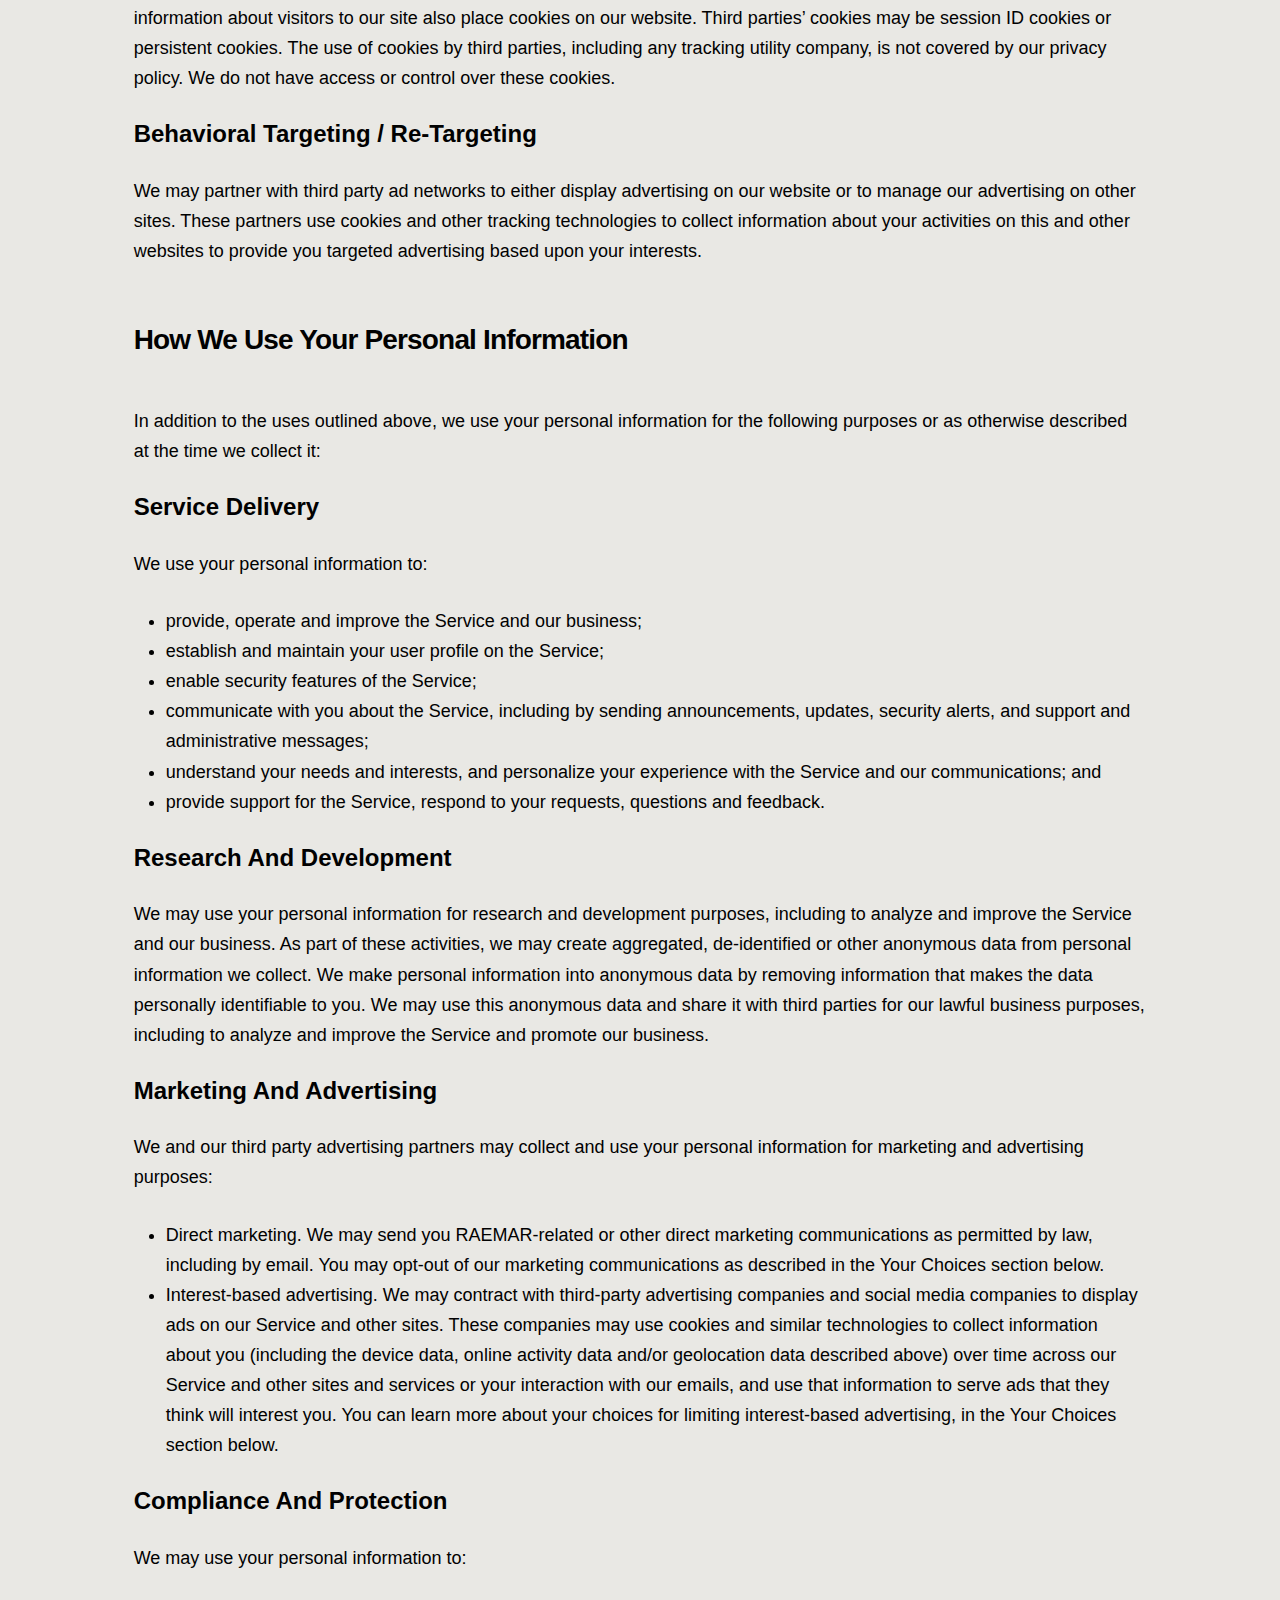
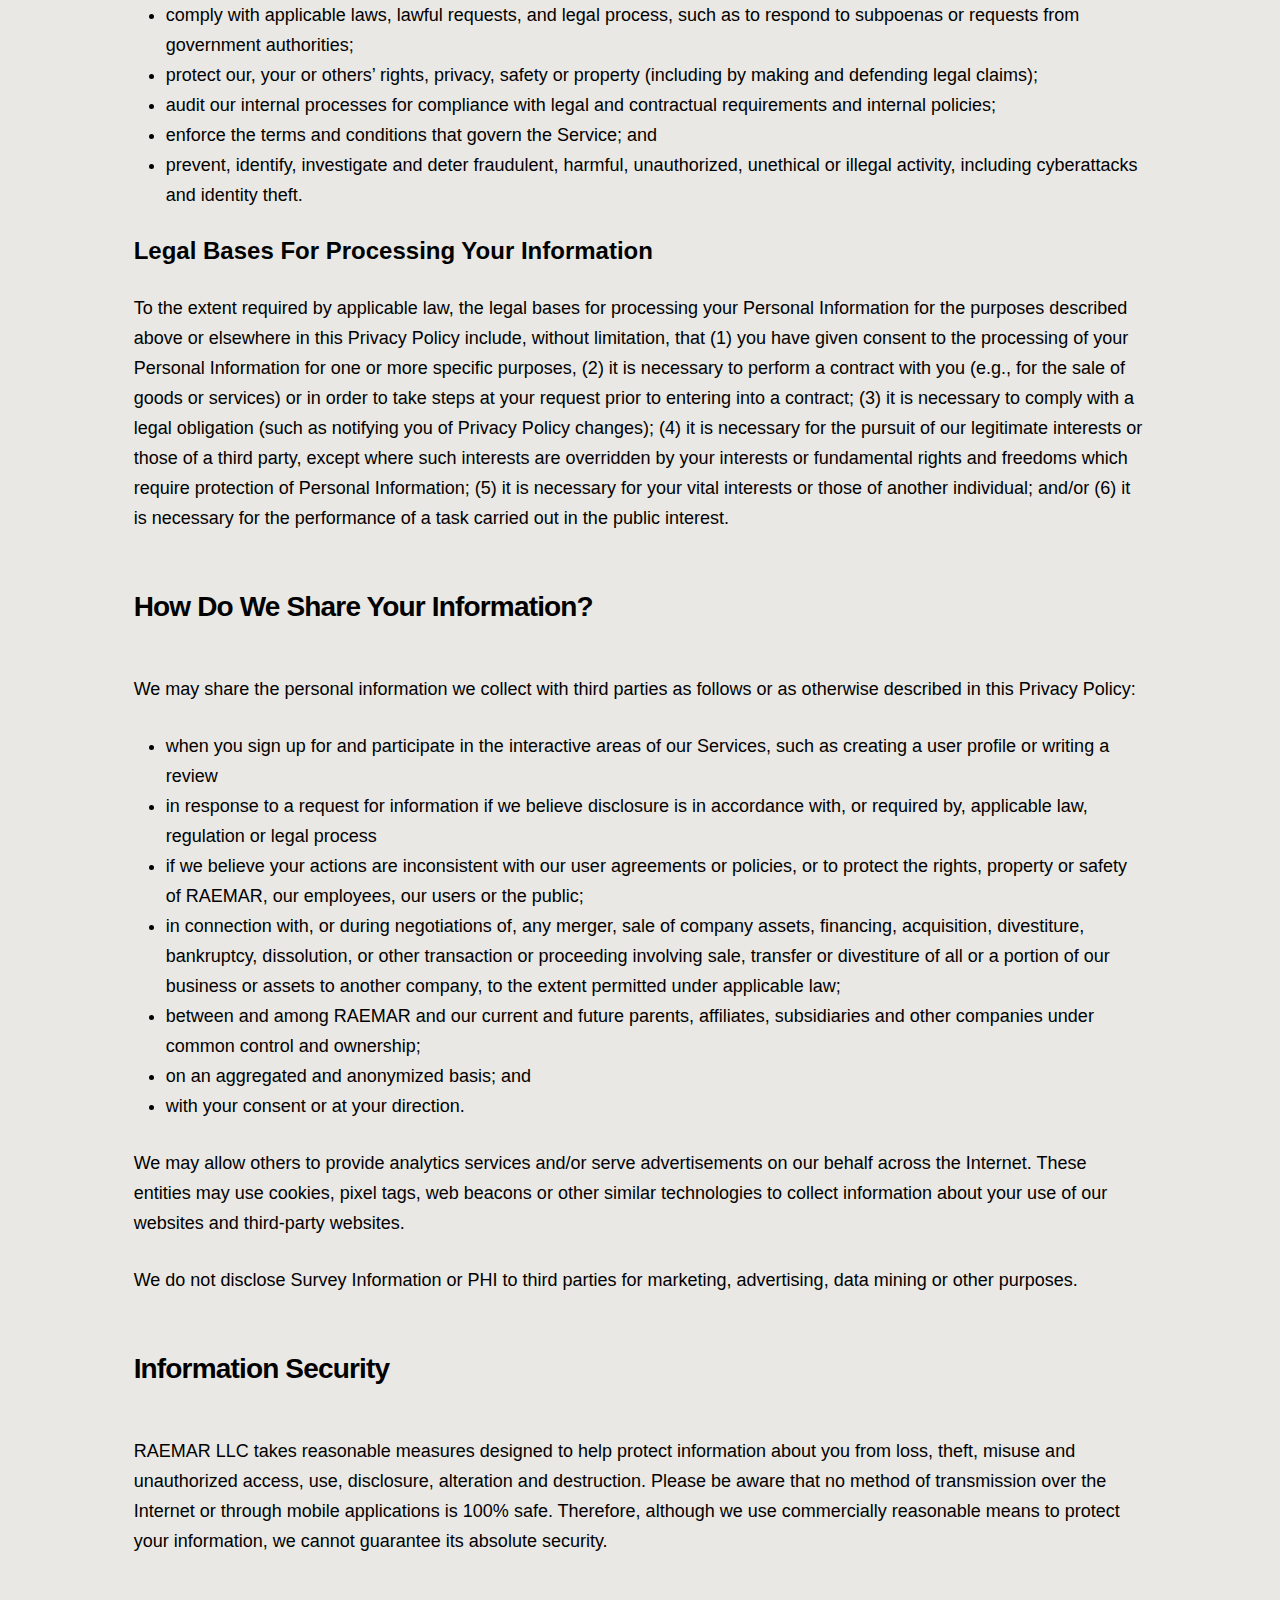
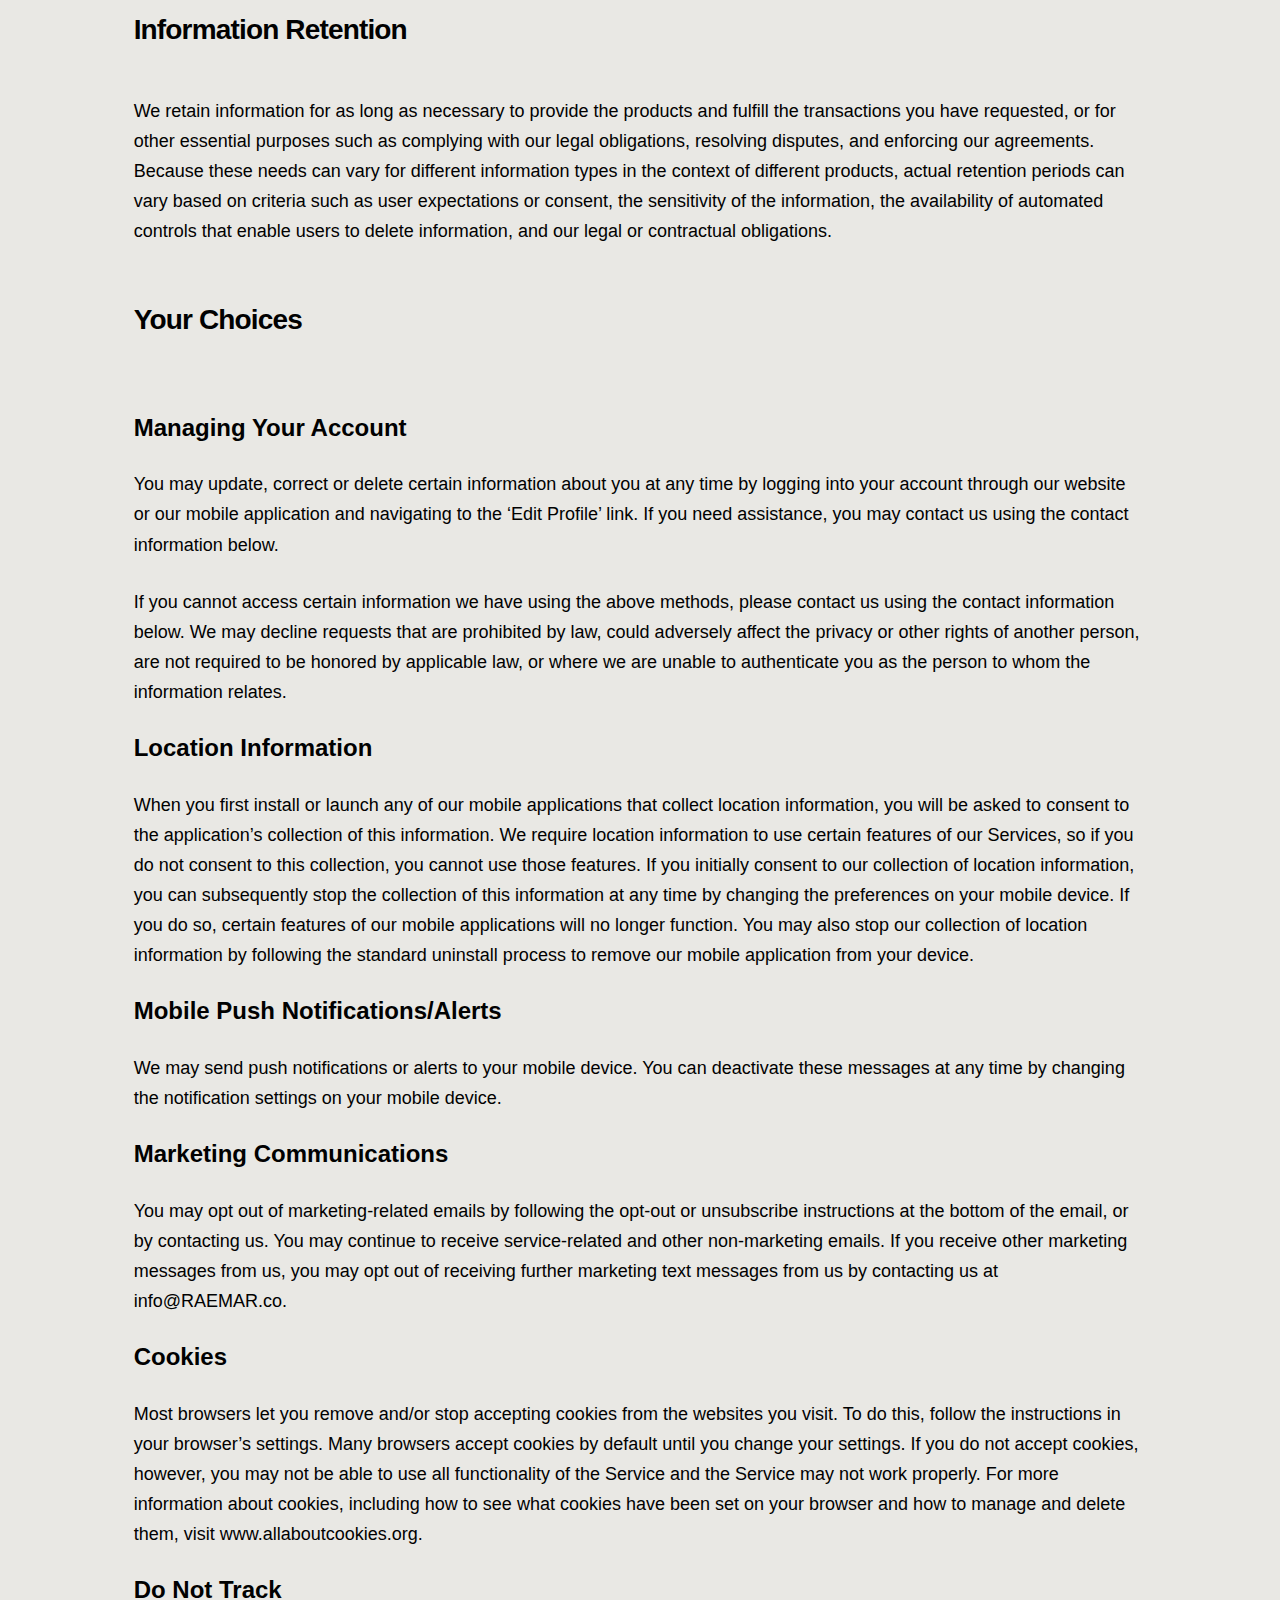
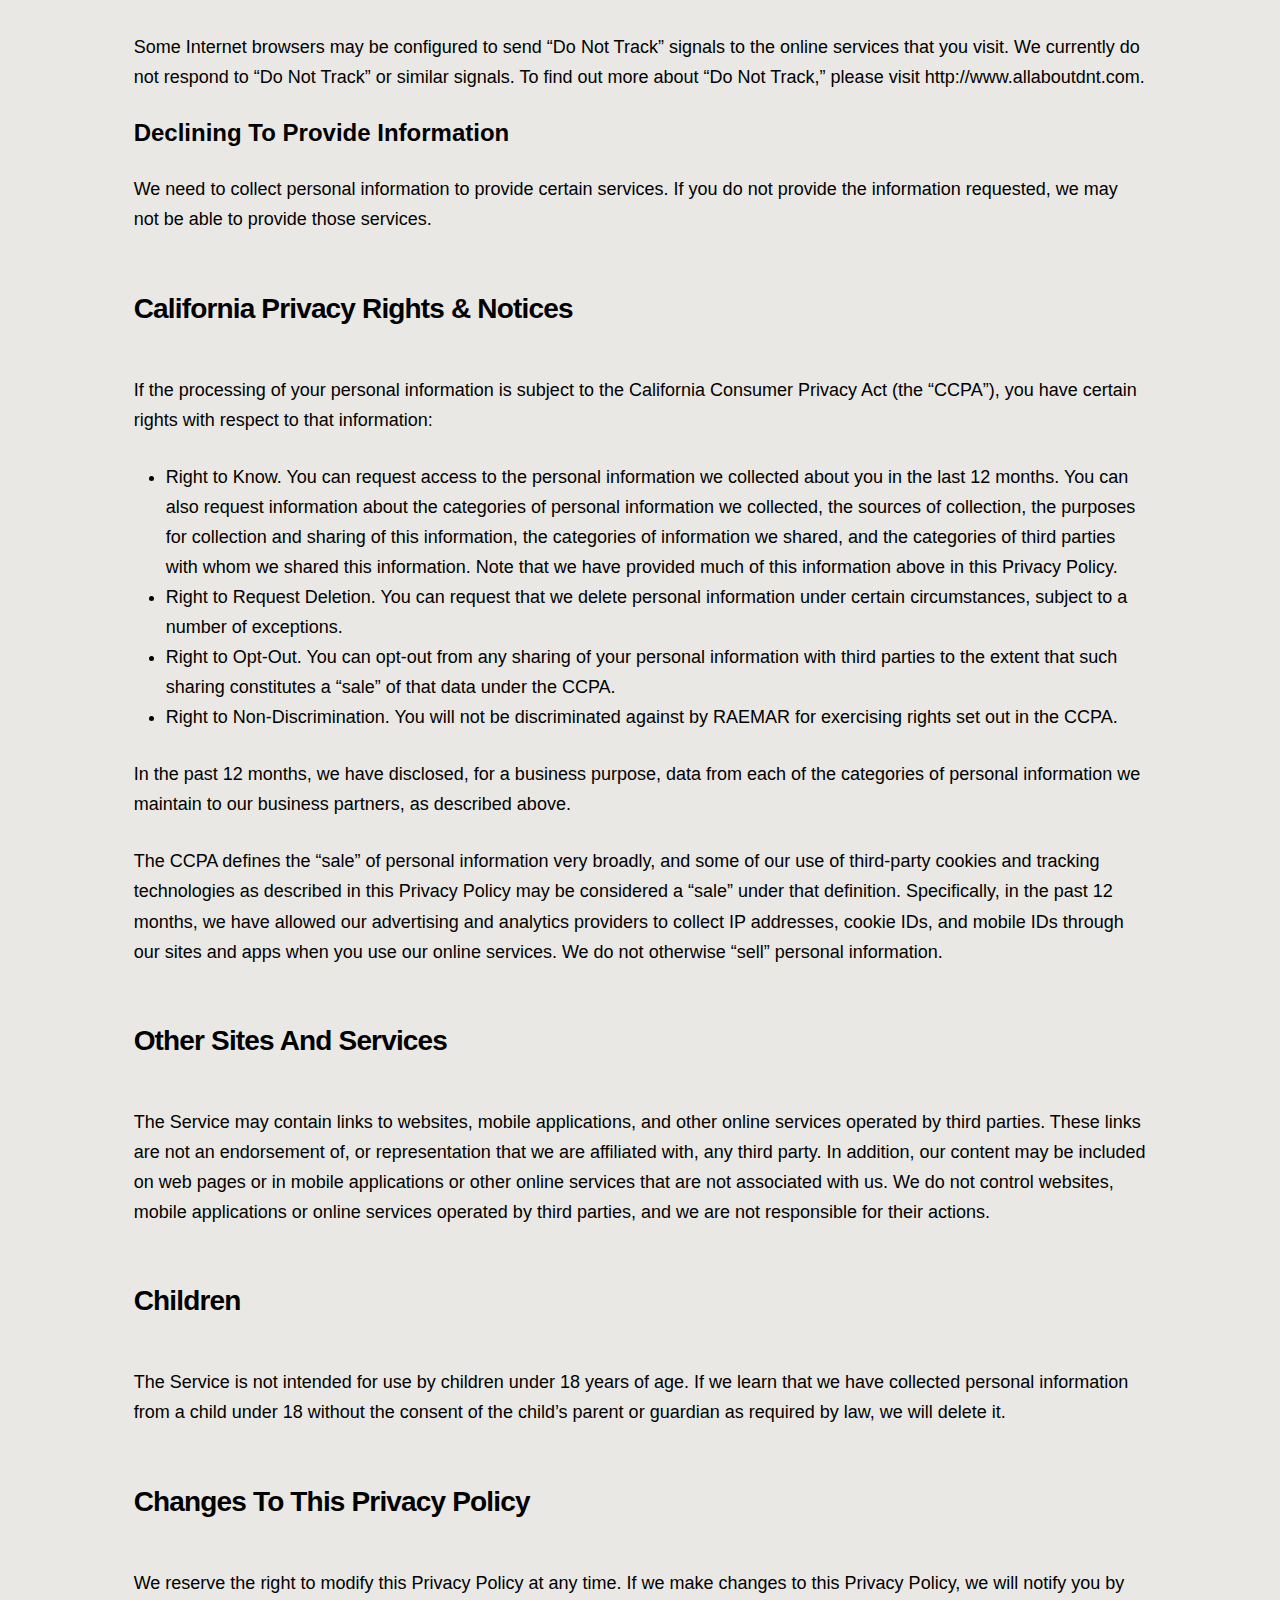
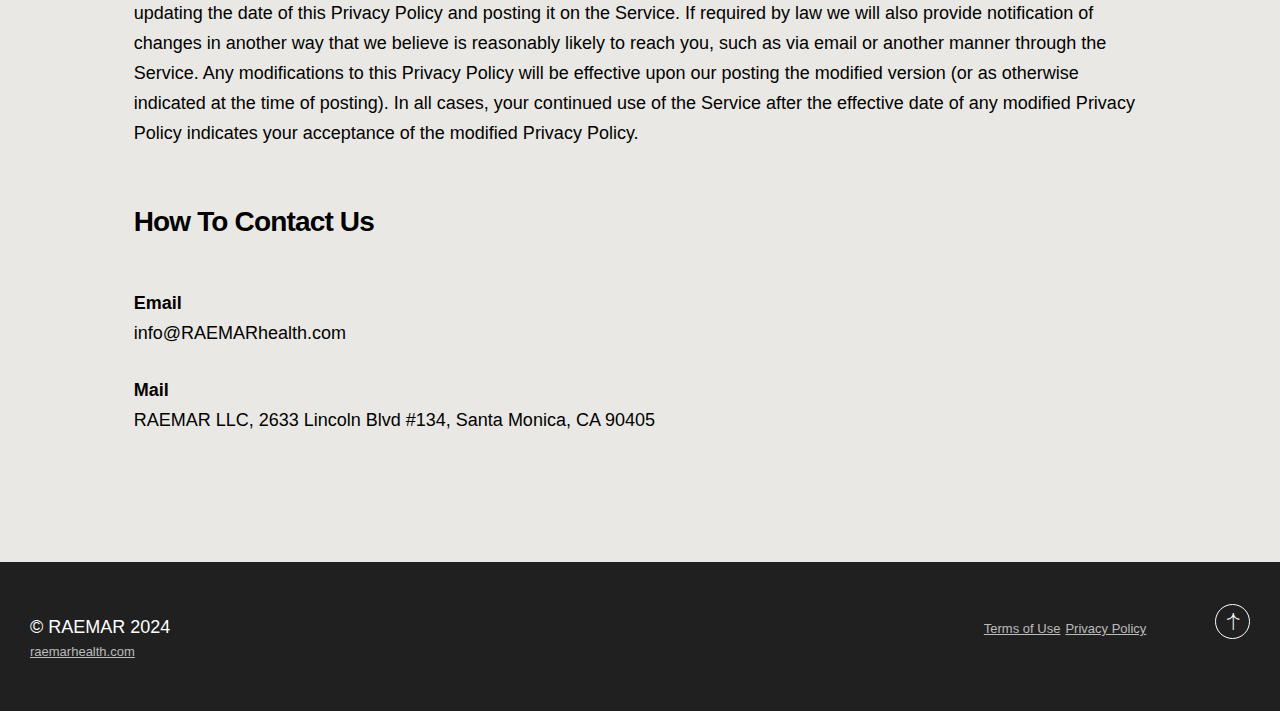
==== commit b28e1a93: "Add files via upload" ====
--- a/privacy.html
+++ b/privacy.html
@@ -267,39 +267,29 @@
                 
             </main>
             
-            <!-- Footer -->
             <footer class="page-section footer-2 bg-dark-2 light-content" style="padding-top: 50px;padding-bottom: 50px;">
-                <div class="container">                    
-                    <div class="row">
-                        
-                        <!-- Copyright -->
-                        <div class="col-lg-3 text-center text-lg-start ">
-                            <div>© RAEMAR 2024</div>
+              <div class="container">                    
+                  <div class="row">
+                      <div class="col-lg-8 text-center text-lg-start ">
+                          <div>© RAEMAR 2024</div>
+                          <span><a href="https://www.raemarhealth.com/" class=" form-tip pt-20 pt-sm-0">raemarhealth.com</a></span>                    
+                      </div>
+                      <div class="col-lg-3  text-sm-end ">
+                        <span><a href="https://www.raemarhealth.com/terms" class=" form-tip pt-20 pt-sm-0">Terms of Use</a></span> 
+                          <a href="https://www.raemarhealth.com/privacy" class=" form-tip pt-20 pt-sm-0">Privacy Policy</a>                   
+                      </div>
                       
-                        </div>
-                        <!-- End Copyright -->
-                        
-                        <!-- Social Links -->
-                        <div class="col-lg-6 fw-social-inline text-center ">
-                            
-                         
-                            
-                        </div>
-                        <!-- End Social Links -->
-                        
-                        <div class="col-lg-3 text-center text-lg-end local-scroll">
-                            <a href="#top" class="fw-top-link">
-                                <span class="fw-top-link-underline">Back to top</span>
-                                <span class="icon ms-1">
-                                    <i class="icon-arrow-up size-17"></i>
-                                </span>
-                            </a>
-                        </div>
-                        
-                    </div>
-                </div>                 
-            </footer>
-            <!-- End Footer -->
+                      <div class="col-lg-1 text-center text-lg-end local-scroll">
+                          <a href="#top" class="fw-top-link">
+                              <span class="icon ms-1">
+                                  <i class="icon-arrow-up size-17"></i>
+                              </span>
+                          </a>
+                      </div>
+                      
+                  </div>
+              </div>                 
+          </footer>
         
         </div>
         <!-- End Page Wrap -->      
--- a/css/style.css
+++ b/css/style.css
@@ -0,0 +1,12381 @@
+@charset "utf-8";
+/*------------------------------------------------------------------
+[Master Stylesheet]
+
+Project: Resonance
+Version: 1.0.3
+Last change: 26 November 2023
+Primary use: Multipurpose Template  
+-------------------------------------------------------------------*/
+
+
+/*------------------------------------------------------------------
+[Table of contents]
+
+1. Icon fonts.
+2. Variables.
+3. Common styles.
+4. Page loader.
+5. Typography.
+    5.1. Headings styles.
+6. Links.
+7. Buttons.
+    7.1. Mobile menu button fix.
+8. Forms fields.
+    8.1. Input underline.
+    8.2. Input Gradient.
+9. Home sections.
+    9.1. Header common styles.
+    9.2. Scroll down icon.
+    9.3. Scroll down icon type 1.
+    9.4. Scroll down icon type 2.
+    9.5. Scroll down type 3.
+    9.6. Scroll down icon type 4.
+    9.7. Home section status.
+    9.8. Home section social media links.
+    9.9. HTML5 BG Video.
+    9.10. Section edge figure.
+    9.11. Section BG svg shape.
+    9.12. Fullwidth gallery.
+    9.13. Typed text.
+    9.14. Stack Images.
+10. Custom appear animation.
+    10.1. Splitting JS chars animation.
+    10.2. Splitting JS chars animation 1.
+    10.3. Splitting JS chars animation 2.
+    10.4. Splitting JS chars animation long.
+    10.5. Splitting JS chars animation long 1.
+    10.6. Splitting JS words animation.
+    10.7. Splitting JS lines animation.
+    10.8. Splitting JS lines animation long.
+    10.9. Appearing animation styles.
+11. Classic menu bar.
+    11.1. Logo (in navigation panel).
+    11.2. Menu sub.
+    11.3. Menu sub multi.
+    11.4. Mobile nav.
+    11.5. Mobile nav menu sub.
+    11.6. Mobile nav menu sub multi.
+    11.7. Dark panel style.
+    11.8. Transparent panel style.
+    11.9. Menu social links.
+12. Sections styles.
+    12.1. Common section styles.
+    12.2. Decorative elements.
+    12.3. Marquee text line.
+13. Split section.
+14. Services.
+15. Services 2.
+16. Services 3.
+17. Services 4.
+18. Services 5.
+19. Services 6.
+20. Services 7.
+21. Services 8.
+22. Team.
+23. Team 1.
+24. Features.
+25. Features 1.
+26. Features 2.
+27. Alt features.
+28. Spot box.
+29. Numbers.
+    29.1. Numbers 1.
+    29.2. Numbers 2.
+    29.3. Numbers 3.
+30. Steps.
+    30.1. Steps 1.
+    30.2. Steps 2.
+31. Portfolio.
+    31.1. Works filter.
+    31.2. Works grid.
+32. Portfolio 1.
+33. Portfolio 2.
+34. Portfolio 3.
+35. Portfolio 4.
+36. Portfolio 5.
+37. Call action 1 section.
+38. Call action 2 section.
+39. Call action 3 section.
+40. Call action 4 section.
+41. Images compositions.
+    41.1. Images composition 1.
+    41.2. Images composition 2.
+    41.3. Images composition 3.
+    41.4. Images composition 4.
+    41.5. Images composition 5.
+    41.6. Images composition 6.
+    41.7. Images composition 7.
+    41.8. Images composition 8.
+    41.9. Images composition 9.
+42. Work process.
+43. Logotypes.
+    43.1. Logo carousel.
+    43.2. Logo grid.
+44. Post previews.
+45. Post previews 1.
+46. Post previews 2.
+47. Post previews 3.
+48. Newsletter.
+    48.1. Newsletter elegant.
+    48.2. Newsletter strong.
+    48.3. Newsletter modern.
+49. Contact.
+50. Contact 1.
+51. Contact 2.
+52. Google maps.
+53. Footer.
+54. Footer 1.
+55. Footer 2.
+56. Blog.
+    56.1. Pagination.
+    56.2. Comments.
+    56.3. Sidebar.
+57. Pricing.
+58. Shortcodes.
+    58.1. Lightbox modal.
+    58.2. Owl carousel.
+    58.3. Testimonials 4.
+    58.4. Testimonials 5.
+    58.5. Testimonials 6.
+    58.6. Tabs.
+    58.7. Tabs minimal.
+    58.8. Tabs alternative.
+    58.9. Tooltips.
+    58.10. Alert messages.
+    58.11. Accordion.
+    58.12. Toggle.
+    58.13. Accorfion style 1.
+    58.14. Progress bars.
+    58.15. Alt progress bars.
+    58.16. Icons examples.
+    58.17. Morphext.
+59. Skip to content link.
+60. Cookies.
+61. Intro page.
+-------------------------------------------------------------------*/
+
+
+/* ==============================
+   Icon fonts
+   ============================== */
+  
+@import url("icons.css");
+@import url("icomoon.css");
+@import url("font-awesome-brands.css");
+
+
+/* ==============================
+   Variables
+   ============================== */
+  
+:root{
+    --font-global: 'DM Sans', sans-serif;
+    --font-alt: 'DM Sans', sans-serif;
+    --font-serif: Georgia, 'Times New Roman', Times, serif;
+    --full-wrapper-margin-x: 30px;
+    --container-width: 1350px;
+    --section-padding-y: 120px;
+    --menu-bar-height: 85px;
+    --menu-bar-height-scrolled: 65px;
+    --color-dark-1: #010101;
+    --color-dark-2: #171717;
+    --color-dark-3: #272727;
+    --color-dark-3a: #333;
+    --color-dark-4: #555;
+    --color-gray-1: #757575;
+    --color-gray-2: #888;
+    --color-gray-3: #999;
+    --color-gray-light-1: #f1f1f1;
+    --color-gray-light-2: #f7f7f7;
+    --color-gray-light-3: #e5e5e5;
+    --color-gray-light-4: #d5d5d5;
+    --color-gray-light-5: #ccc;
+    --color-gray-light-6: #bbb;
+    --color-dark-mode-gray-1: rgba(255,255,255, .7);
+    --color-dark-mode-gray-2: rgba(255,255,255, .1275);
+    --color-primary-1: #4567ed;
+    --color-primary-1-a: #375ae3;    
+    --color-primary-light-1: #e3effe;
+    --color-primary-light-1-a: #bcd1f1;
+    --color-primary-2: #7752e7;
+    --color-primary-light-2: #e7defe;
+    --color-primary-3: #b947d9;
+    --color-primary-light-3: #f7defe;
+    --color-primary-4: #e748b1;
+    --color-primary-light-4: #ffe1f5; 
+    --color-secondary-1: #fbe3a1;   
+    --gradient-primary-1: linear-gradient( 90deg, var(--color-primary-4) 0%, var(--color-primary-3) 33%, var(--color-primary-2) 67%, var(--color-primary-1) 100%);
+    --gradient-primary-1-a: linear-gradient( 90deg, var(--color-primary-4) 25%, var(--color-primary-3) 40%, var(--color-primary-2) 60%, var(--color-primary-1) 75%);
+    --gradient-primary-1-b: linear-gradient( 45deg, var(--color-primary-4) 0%, var(--color-primary-3) 33%, var(--color-primary-2) 67%, var(--color-primary-1) 100%);
+    --gradient-primary-1-c: linear-gradient( 0deg, var(--color-primary-4) 0%, var(--color-primary-3) 33%, var(--color-primary-2) 67%, var(--color-primary-1) 100%);
+    --gradient-gray-light-1: linear-gradient(0deg, #f5f5f5 0%, #fff 100%);
+    --gradient-gray-light-2: linear-gradient(0deg, #fff 0%, #f5f5f5 100%);
+    --gradient-dark-alpha-1: linear-gradient( 90deg, var(--color-dark-1) 40%, transparent 87%);
+    --gradient-dark-alpha-2: linear-gradient( 90deg, transparent 13%, var(--color-dark-1) 60%);
+    --gradient-primary-alpha-1: linear-gradient( 90deg, var(--color-primary-1) 40%, transparent 87%);
+    --gradient-primary-alpha-2: linear-gradient( 90deg, transparent 13%, var(--color-primary-1) 60%);
+    --border-radius-default: 4px;
+    --border-radius-large: 30px;
+    --box-shadow: 0px 5px 10px 0px rgba(0, 0, 0, 0.05),0px 1px 1px 0px rgba(0, 0, 0, 0.03),0px 3px 5px 0px rgba(0, 0, 0, 0.03);
+    --box-shadow-strong: 0px 5px 10px 0px rgba(0, 0, 0, 0.08),0px 1px 1px 0px rgba(0, 0, 0, 0.06),0px 3px 5px 0px rgba(0, 0, 0, 0.06);
+    --box-shadow-block: 0px 3px 50px 0px rgba(0, 0, 0, 0.05);
+    --box-shadow-block-strong: 0px 3px 50px 0px rgba(0, 0, 0, 0.15);  
+    --transition-default: all 0.27s cubic-bezier(0, 0, 0.58, 1);
+    --ease-default: cubic-bezier(0, 0, 0.58, 1);
+    --ease-out-long: cubic-bezier(0,.5,0,1);
+    --ease-out-medium: cubic-bezier(0,.57,.55,1);
+    --ease-out-short: cubic-bezier(.15,.7,.78,1);
+    --ease-elastic-1: cubic-bezier(0.68,-0.55,0.27,1.55);
+    --ease-elastic-2: cubic-bezier(0.68,-3,0.27,5);
+}
+
+
+/* ==============================
+   Common styles
+   ============================== */
+  
+:root{
+    scroll-behavior: auto;
+}
+html{
+    -ms-overflow-style: scrollbar;
+}
+body{
+    overflow-x: hidden;
+    -webkit-font-smoothing: antialiased;
+    -moz-osx-font-smoothing: grayscale;
+    text-rendering: optimizeLegibility;    
+}
+main{
+    overflow: clip;
+}
+iframe{
+    border: none;
+}
+a, b, div, ul, li{
+    -webkit-tap-highlight-color: rgba(0,0,0,0); 
+    -webkit-tap-highlight-color: transparent; 
+    -moz-outline-: none;
+}
+a:focus:not(.focus-visible),
+a:active,
+section:focus,
+div:active,
+div:focus{
+    -moz-outline: none;
+    outline: none;
+}
+a:focus.focus-visible,
+button:focus.focus-visible,
+div:focus.focus-visible{
+    -moz-outline: 3px dotted #36a367 !important;
+    outline: 3px dotted #36a367 !important;
+    outline-offset: 0 !important;
+}
+img:not([draggable]), embed, object, video{
+    max-width: 100%;
+    height: auto;
+}
+.image-fullwidth img{
+    width: 100%;
+    height: auto;
+}
+.min-height-80vh{
+    min-height: 80vh;
+}
+.min-height-90vh{
+    min-height: 90vh;
+}
+.min-height-100vh{
+    min-height: 100vh !important;
+    min-height: 100svh !important;
+}
+.align-center{ text-align:center !important; }
+.left{ float:left !important; }
+.right{ float:right !important; }
+.hidden{ display:none !important;}
+.relative{ position: relative !important;}
+.z-index-1{ z-index: 1 !important;}
+.z-index-n1{ z-index: -1 !important;}
+.no-hover{ cursor: default !important;}
+.wch-unset{ will-change: unset !important; }
+.white{ color: #fff !important; }
+.black{ color: var(--color-dakr-1) !important; }
+.color-primary-1{ color: var(--color-primary-1) !important; }
+.color-primary-2{ color: var(--color-primary-2) !important; }
+.color-primary-3{ color: var(--color-primary-3) !important; }
+.color-primary-4{ color: var(--color-primary-4) !important; }
+.color-secondary-1{ color: var(--color-secondary-1) !important; }
+.opacity-003{ opacity: .03 !important; }
+.opacity-004{ opacity: .04 !important; }
+.opacity-005{ opacity: .05 !important; }
+.opacity-006{ opacity: .06 !important; }
+.opacity-007{ opacity: .07 !important; }
+.opacity-008{ opacity: .08 !important; }
+.opacity-009{ opacity: .09 !important; }
+.opacity-01{ opacity: .1 !important; }
+.opacity-015{ opacity: .15 !important; }
+.opacity-02{ opacity: .2 !important; }
+.opacity-025{ opacity: .25 !important; }
+.opacity-03{ opacity: .3 !important; }
+.opacity-035{ opacity: .35 !important; }
+.opacity-04{ opacity: .4 !important; }
+.opacity-045{ opacity: .45 !important; }
+.opacity-05{ opacity: .5 !important; }
+.opacity-055{ opacity: .55 !important; }
+.opacity-06{ opacity: .6 !important; }
+.opacity-065{ opacity: .65 !important; }
+.opacity-07{ opacity: .7 !important; }
+.opacity-075{ opacity: .75 !important; }
+.opacity-08{ opacity: .8 !important; }
+.opacity-085{ opacity: .85 !important; }
+.opacity-09{ opacity: .9 !important; }
+.opacity-095{ opacity: .95 !important; }
+.opacity-1{ opacity: 1 !important; }
+.size-13 { font-size: 13.5px !important; }
+.size-14{ font-size: 14px !important; }
+.size-15{ font-size: 15px !important; }
+.size-16{ font-size: 16px !important; }
+.size-17{ font-size: 17px !important; }
+.size-18{ font-size: 18.5px !important; }
+.size-20{ font-size: 20px !important; }
+.size-22{ font-size: 22px !important; }
+.size-24{ font-size: 24px !important; }
+.box-shadow{ box-shadow: var(--box-shadow-block) !important;}
+.box-shadow-strong{ box-shadow: var(--box-shadow-block-strong) !important;}
+.border-color-primary-1{
+    border: 1px solid var(--color-primary-1);
+}
+.border-color-primary-2{
+    border: 1px solid var(--color-primary-2);
+}
+.border-color-primary-3{
+    border: 1px solid var(--color-primary-3);
+}
+.border-color-primary-4{
+    border: 1px solid var(--color-primary-4);
+}
+.border-dark{
+    border: 1px solid var(--color-dark-mode-gray-2) !important;
+}
+.bg-border-dark{
+    background: var(--color-dark-3) !important;
+    border: 1px solid var(--color-dark-mode-gray-2) !important;
+}
+.stick-fixed{
+    position: fixed !important;
+    top: 0;
+    left: 0;
+}
+.block-sticky{
+    position: sticky;
+    top: calc(var(--menu-bar-height-scrolled) + 40px);
+    left: 0;
+}
+.round{
+    border-radius: var(--border-radius-default) !important;
+}
+.round-large{
+    border-radius: var(--border-radius-large) !important;
+}
+.circle{
+    border-radius: 100px !important;
+}
+.circle-large{
+    border-radius: 700px !important;
+}
+.round.overflow-hidden,
+.round-large.overflow-hidden,
+.circle.overflow-hidden,
+.circle-large.overflow-hidden{
+    isolation: isolate;
+    transform: translateZ(0);
+}
+::selection{
+    color: #fff;
+    background: var(--color-primary-1);
+}
+.light-content ::selection{
+    color: #fff;
+    background: var(--color-primary-1);
+}
+.animate, .animate *{
+    transition: var(--transition-default);
+}
+.parallax-mousemove{
+   transition: var(--transition-default);
+   -moz-transition: none !important;
+   will-change: transform;
+}
+.parallax-mousemove-follow{
+    -moz-transition: none !important;
+}
+@media not all and (min-resolution:.001dpcm) { @media {
+    .parallax-mousemove,
+    .parallax-mousemove-follow{
+       transition: none !important;
+    }
+}}
+[data-rellax-x]{
+    transition: transform 0.25s var(--ease-out-short);
+    transition-delay: 0.0025s;
+    will-change: transform;
+}
+[data-rellax-y]{
+    transition: transform 0.25s cubic-bezier(0, 0, 0.58, 1);
+    transition-delay: 0.0025s;
+    will-change: transform;
+}
+.no-animate{    
+    -webkit-transition-property: none !important;
+    -moz-transition-property: none !important;
+    -o-transition-property: none !important;
+    transition-property: none !important; 
+}
+.clearlist, .clearlist li{
+    list-style: none;
+    padding: 0;
+    margin: 0;
+    background: none;
+}
+.clearlinks a{
+    text-decoration: none;
+    color: unset;
+}
+.clearlinks a:hover{
+    color: unset !important;
+}
+.full-wrapper{
+    margin: 0 var(--full-wrapper-margin-x);
+}
+.container{
+    max-width: var(--container-width);
+    padding: 0 30px;
+}
+.row:not(
+.g-0, .g-1, .g-2, .g-3, .g-4, .g-5,
+.gx-0, .gx-1, .gx-2, .gx-3, .gx-4, .gx-5,
+.gy-0, .gy-1, .gy-2, .gy-3, .gy-4, .gy-5){
+    --bs-gutter-x: 30px;
+}
+.row.gx-huge{
+    --bs-gutter-x: 276px;
+}
+.icon-ellipse{
+    position: relative;
+    top: -0.085em;
+    display: inline-block;
+    width: 12px;
+    height: 12px;
+    vertical-align: middle;
+    background: currentColor;
+    border-radius: 50%;
+}
+.text-outline-cont{
+    position: relative;
+    display: inline-block;
+}
+.text-outline{
+    position: relative;
+}
+.text-outline-1{
+    position: absolute;
+    top: -0.36em;
+    left: 0;
+    color: #fff;
+    -webkit-text-stroke: 1px var(--color-dark-1);
+    opacity: .2;
+    pointer-events: none;
+}
+.text-outline-2{
+    position: absolute;
+    top: -0.72em;
+    left: 0;
+    color: #fff;
+    -webkit-text-stroke: 1px var(--color-dark-1);
+    opacity: .1;
+    pointer-events: none;
+}
+.light-content .text-outline-1{
+    color: transparent;
+    -webkit-text-stroke: 1px #fff;
+    opacity: .17;
+}
+.light-content .text-outline-2{
+    color: transparent;
+    -webkit-text-stroke: 1px #fff;
+    opacity: .07;
+}
+
+
+/* ==============================
+   Page loader
+   ============================== */
+
+.page-loader{
+    display:block;
+    width: 100%;
+    height: 100%;
+    position: fixed;
+    top: 0;
+    left: 0;
+    background: #fefefe;
+    z-index: 100000; 
+}
+.loader{
+    width: 50px;
+    height: 50px;
+    position: absolute;
+    top: 50%;
+    left: 50%;
+    margin: -25px 0 0 -25px;
+    font-size: 10px;
+    text-indent: -12345px;
+    border-top: 1px solid rgba(0,0,0, 0.15);
+    border-right: 1px solid rgba(0,0,0, 0.15);
+    border-bottom: 1px solid rgba(0,0,0, 0.15);
+    border-left: 1px solid rgba(0,0,0, .55);
+    border-radius: 50%;
+    animation: spinner 700ms infinite linear;
+    will-change: transform;  
+    z-index: 100001;
+}
+
+.page-loader.dark{
+    background: var(--color-dark-1);   
+}
+.page-loader.dark .loader{
+    border-top: 1px solid rgba(255,255,255, 0.15);
+    border-right: 1px solid rgba(255,255,255, 0.15);
+    border-bottom: 1px solid rgba(255,255,255, 0.15);
+    border-left: 1px solid rgba(255,255,255, .5);
+}
+
+.page-loader.gradient .loader{
+    border-color: transparent;
+    background:	linear-gradient(to right, white, white), var(--gradient-primary-1); 
+	-webkit-background-clip: padding-box, border-box;
+	background-origin: padding-box, border-box;
+}
+.page-loader.gradient.dark .loader{
+    border-color: transparent !important;
+    background:	linear-gradient(to right, var(--color-dark-1), var(--color-dark-1)), var(--gradient-primary-1); 
+    -webkit-background-clip: padding-box, border-box;
+	background-origin: padding-box, border-box; 
+}
+
+.page-loader.color .loader{
+    border-color: var(--color-primary-light-1-a);
+    border-left-color: var(--color-primary-1);
+}
+
+@keyframes spinner {
+    0% {
+        transform: rotate(0deg);
+    }
+    100% {
+        transform: rotate(360deg);
+    }
+}
+
+
+/* ==============================
+   Typography
+   ============================== */
+  
+body{
+    color: var(--color-dark-1);
+    font-family: var(--font-global);
+    font-size: 18px;
+    font-weight: 400;
+    letter-spacing: normal;
+    line-height: 1.67; 
+}
+a{
+    color: var(--color-dark-1);
+    text-decoration: underline;
+    transition: color 0.1s var(--ease-default);
+}
+a:hover{
+    color: var(--color-dark-4);
+    text-decoration: underline;
+}
+b, strong{
+    font-weight: 500;
+}
+mark{
+    position: relative;
+    padding: 0;
+    color: inherit;
+    background-color: transparent;
+    background-image: linear-gradient(90deg,rgba(17,17,17,.1) 0,rgba(17,17,17,.1) 100%);
+    background-repeat: no-repeat;
+    background-size: 100% .3em;
+    background-position: 0 110%;
+}
+.light-content mark{
+    background-image: linear-gradient(90deg,rgba(255,255,255,.2) 0,rgba(255,255,255,.2) 100%);
+}
+.mark-decoration-1{
+    position: relative;
+    display: inline-block;
+}
+.mark-decoration-1:before{
+    content: "";
+    position: absolute;
+    left: 0;
+    bottom: -0.4em;
+    width: 100%;
+    height: 0.5357em;
+    background-image: url(../images/mark-decoration-1.svg);
+    background-repeat: no-repeat;
+    background-size: auto 0.55357em;
+    background-position: 0 0;
+    pointer-events: none;
+}
+.light-content .mark-decoration-1:before{
+    background-image: url(../images/mark-decoration-1-white.svg);
+}
+.mark-decoration-2{
+    position: relative;
+    display: inline-block;
+}
+.mark-decoration-2:before{
+    content:"";
+    position: absolute;
+    top: -0.09em;
+    left: -0.2em;
+    bottom: -0.09em;
+    right: -0.2em;    
+    display: block;
+    border: 1px solid var(--color-dark-1);
+    border-radius: 50%;
+    opacity: 0.7;
+    transform: rotate(-7deg);
+    pointer-events: none;
+}
+.mark-decoration-3-wrap{
+    position: relative;
+    display: inline-block;
+    isolation: isolate;
+}
+.mark-decoration-3{
+    position: absolute;
+    left: 0;
+    bottom: 0.12em;
+    display: block;
+    width: 100%;
+    height: 0.2em;    
+    z-index: -1;
+}
+.mark-decoration-3:before{
+    content: "";
+    position: absolute;
+    top: 0;
+    left: 0;
+    width: 100%;
+    height: 100%;
+    background: var(--color-secondary-1);
+}
+.light-content .mark-decoration-3:before{
+    opacity: .37;
+}
+.mark-decoration-4{
+    position: relative;
+    display: inline-block;
+}
+.mark-decoration-4:before{
+    content:"";
+    position: absolute;
+    bottom: 0.12em;
+    left: 0;  
+    display: block;
+    width: 100%;
+    height: 7px;
+    opacity: 0.2;
+    background: var(--gradient-primary-1);
+    pointer-events: none;
+    z-index: -1;
+}
+.light-content .mark-decoration-4:before{
+    opacity: 0.375;
+}
+.mark-decoration-5{
+    position: relative;
+    display: inline-block;
+    isolation: isolate;
+}
+.mark-decoration-5:before{
+    content: "";
+    position: absolute;
+    left: 0;
+    bottom: -0.4em;
+    width: 100%;
+    height: 0.5357em;
+    background-image: url(../images/demo-corporate/mark-decoration-1.svg);
+    background-repeat: no-repeat;
+    background-size: auto 0.25892em;
+    background-position: 0 0;
+    pointer-events: none;
+    z-index: -1;    
+}
+
+h1,h2,h3,h4,h5,h6,
+.h1,.h2,.h3,.h4,.h5,.h6{
+    margin-bottom: 1em;
+    font-weight: 500;
+    line-height: 1.2;   
+}
+
+h1, .h1{
+    margin-bottom: 0.5em;
+    font-size: 42px;
+    letter-spacing: -0.04em;
+}
+h2, .h2{
+    margin-bottom: 0.5em;
+    font-size: 36px;
+    letter-spacing: -0.03em;
+}
+h3, .h3{
+    margin-bottom: 0.7em;
+    font-size: 28px;
+    letter-spacing: -0.03em;
+}
+h4, .h4{
+    font-size: 24px;
+}
+h5, .h5{
+    font-size: 20px;
+}
+h6, .h6{
+    font-size: 16px;
+    font-weight: 700;
+}
+p{
+    margin: 0 0 1.5em 0;
+}
+ul, ol{
+    margin: 0 0 1.5em 0;
+}
+blockquote{
+    margin: 0 0 2em 0;
+    padding: 0;
+    border: none;
+    background: none;
+    font-style: normal;
+    line-height: 1.47;
+}
+blockquote p{
+    position: relative;
+    margin-bottom: 0.7em;
+    font-size: 140%;
+    font-style: normal;
+    letter-spacing: -0.01em;
+    line-height: 1.5;
+}
+blockquote footer{
+    font-size: 15px;
+    font-weight: 400;
+}
+.testimonial{
+    position: relative;
+    margin: 0 0 1.5em 0;
+    padding-left: 1.9778em;
+    border: none;
+    background: none;
+    font-size: 46px;    
+    border: none;
+}
+.testimonial p{
+    position: relative;
+    margin-bottom: .85em;
+    font-size: 46px;
+    font-weight: 500;
+    font-style: normal;
+    letter-spacing: -0.025em;
+    line-height: 1.217;
+}
+.testimonial footer{
+    font-size: 18px;
+    font-weight: 500;
+}
+.testimonial .small{
+    font-size: 15px;
+    font-weight: 400;
+    color: var(--color-gray-1);
+}
+.light-content .testimonial .small{
+    color: var(--color-dark-mode-gray-1);
+}
+.testimonial .blockquote-icon{
+    position: absolute;
+    top: 0.15em;
+    left: 0;
+    width: .88em;
+    height: .88em;
+    background: #fff;
+    border-radius: 50%;
+    font-family: Georgia, serif;
+    font-size: 1.5em;
+    line-height: 1.45em;
+    text-align: center;
+}
+.light-content .testimonial .blockquote-icon{
+    color: var(--color-dark-1);
+}
+dl dt{
+    margin-bottom: .5em;
+    font-size: 20px;
+    font-weight: 500;
+    line-height: 1.4;
+    letter-spacing: -0.0039em;
+}
+dl dd{
+    margin-bottom: 1.9em;
+    color: var(--color-gray-1);
+}
+.light-content dl dd{
+    color: var(--color-dark-mode-gray-1);
+}
+pre{
+    background-color: #f9f9f9;
+    border-color: #ddd;
+}
+hr{
+    background-color: #000;
+    opacity: .1;
+}
+hr.white{
+    background-color: #fff;
+    opacity: 1;
+}
+.dark-mode hr.white{
+    background-color: #fff;
+    opacity: .15;
+}
+hr.black{
+    background-color: var(--color-dark-1);
+    opacity: 1;
+}
+hr.thick{
+    height: 2px;
+}
+
+.uppercase{
+    text-transform: uppercase;
+    letter-spacing: 0.025em;
+}
+.serif{
+    font-family: var(--font-serif);
+    font-style: italic;
+    font-weight: normal;
+}
+.font-alt{
+   font-family: var(--font-alt); 
+}
+.normal{
+    font-weight: normal;
+}
+.strong{
+    font-weight: 700 !important;
+}
+.lead{
+    margin: 0 0 1em 0;
+    font-size: 140%;
+    font-weight: 400; 
+    letter-spacing: -0.012em;
+    line-height: 1.5;
+}
+.lead-alt{
+    font-size: 46px;
+    font-weight: 500;
+    line-height: 1.196;
+    letter-spacing: -0.04em;
+}
+.dropcap{
+    float: left;
+    font-size: 3em;
+    line-height: 1;
+    padding: 2px 8px 2px 0;    
+}
+
+.highlight pre{
+    border: 1px solid var(--color-gray-light-3);
+    background: var(--color-gray-light-2);
+    color: var(--color-dark-4);
+    border-radius: var(--border-radius-default);
+}
+.light-content .highlight pre{
+    border-color: transparent;
+    background-color: var(--color-dark-3a);
+    color: var(--color-gray-light-6);
+}
+
+/* 
+ * Headings styles
+ */
+
+.hs-wrap{
+    position: relative;
+    margin: 0 auto;
+    padding: 50px 40px;  
+    overflow: hidden;  
+    text-align: center;   
+    border: 1px solid rgba(255,255,255, .05);
+    border-radius: var(--border-radius-default);
+    -webkit-backdrop-filter: blur(7px);
+    backdrop-filter: blur(7px);
+    isolation: isolate;
+    transform: translateZ(0);
+}
+.hs-wrap:before{
+    content: "";
+    position: absolute;
+    top: 0;
+    left: 0;
+    width: 100%;
+    height: 100%;
+    background: var(--color-dark-1);
+    opacity: 0.17;
+}
+.hs-line{
+    position: absolute;
+    top: 50%;
+    left: 50%;    
+    width: 3%;
+    height: 160%;    
+    mix-blend-mode: difference; 
+    pointer-events: none;
+}
+.hs-line:before{
+    content: "";
+    position: absolute;
+    top: 0;
+    left: 0;
+    width: 100%;
+    height: 100%;
+    background: #fff;
+    transform: translate(-50%, -50%) rotate(30deg);
+}
+.hs-icon{
+    display: inline-block;
+    width: 50px;
+    height: 50px;
+    font-size: 50px;
+}
+.hs-icon svg{
+    display: block;
+    width: 1em;
+    height: 1em;
+    fill: currentColor;
+}
+@media only screen and (min-width: 992px) {
+    .hs-title-overlap{ 
+        width: 137% !important; 
+        margin-right: -37%;
+    }
+}
+.hs-title-1{
+    margin-top: 0;
+    font-size: 70px;
+    font-weight: 500;
+    line-height: 1.085;
+    letter-spacing: -0.035em;
+}
+.hs-title-2{
+    margin-top: 0;
+    font-size: 120px;
+    font-weight: 400;
+    line-height: 1.2;
+    letter-spacing: -0.025em;
+}
+.hs-title-2a{
+    margin-top: 0;
+    font-size: 112px;
+    font-weight: 500;
+    line-height: 1;
+    letter-spacing: -0.025em;
+}
+.hs-title-3{
+    margin-top: 0;
+    font-size: 38px;
+    font-weight: 400;
+    line-height: 1.3;
+    letter-spacing: 0.3em;
+    text-transform: uppercase;
+}
+.hs-title-3a{
+    margin-top: 0;
+    font-size: 38px;
+    font-weight: 400;
+    line-height: 1.3;
+    letter-spacing: -0.012em;
+}
+.hs-title-4{
+    margin-top: 0;
+    font-size: 100px;
+    font-weight: 500;
+    line-height: 1.2;
+    letter-spacing: -0.01em;
+}
+.hs-title-4a{
+    margin-top: 0;
+    font-size: 100px;
+    font-weight: 500;
+    line-height: 1.2;
+    letter-spacing: -0.01em;
+}
+.hs-title-5{
+    margin-top: 0;
+    font-size: 150px;
+    font-weight: 500;
+    line-height: 0.92;
+    letter-spacing: normal;
+    text-transform: uppercase;
+}
+.hs-title-6{
+    margin-top: 0;
+    font-size: 20px;
+    font-weight: 400;
+    text-transform: uppercase;
+    letter-spacing: 0.02em;
+}
+.hs-title-7{
+    margin-top: 0;
+    font-size: 160px;
+    font-weight: 500;
+    line-height: 1;
+    letter-spacing: -0.02em;
+}
+.hs-title-8{
+    margin-top: 0;
+    font-size: 60px;
+    font-weight: 500;
+    line-height: 1.085;
+    letter-spacing: -0.035em;
+}
+.hs-title-9{
+    margin-top: 0;
+    font-size: 65px;
+    font-weight: 500;
+    line-height: 1.1176;
+    letter-spacing: -0.037em;
+}
+.hs-title-10{
+    margin-top: 0;
+    font-size: 56px;
+    font-weight: 500;
+    line-height: 1.1785;
+    letter-spacing: -0.037em;
+}
+.hs-title-11{
+    margin-top: 0;
+    font-size: 20px;
+    font-weight: 500;
+    text-transform: uppercase;
+    letter-spacing: 0.06em;
+}
+.hs-title-12{
+    margin-top: 0;
+    font-size: 86px;
+    font-weight: 500;
+    line-height: 1.085;
+    letter-spacing: -0.035em;
+}
+.hs-title-13{
+    margin-top: 0;
+    font-size: 82px;
+    font-weight: 500;
+    line-height: 1.085;
+    letter-spacing: -0.035em;
+}
+.hs-title-13a{
+    margin-top: 0;
+    font-size: 82px;
+    font-weight: 500;
+    line-height: 1.085;
+    letter-spacing: -0.035em;
+}
+.hs-line-14{
+    font-size: 120px;
+    font-weight: 500;
+    letter-spacing: -0.03em;
+}
+.hs-image-1{
+    max-width: 0.85em;
+    max-height: 0.85em;
+    margin-top: -0.2em;
+    vertical-align: middle;
+}
+.hs-image-1{
+    width: 0.85em;
+    height: 0.85em;
+    margin-top: -0.2em;
+    vertical-align: middle;
+}
+.hs-image-2{
+    width: 0.75em;
+    height: 0.75em;
+    margin-top: -0.2em;
+    vertical-align: middle;
+    border-radius: 50%;
+}
+.hs-image-3{
+    height: 0.75em !important;
+    margin-top: -0.2em;
+    vertical-align: middle;
+    border-radius: 100px;
+}
+.hs-paragraph-1{
+    position: absolute;
+    top: 158px;
+    left: 0;
+    max-width: 256px;
+    font-size: 16px;
+    line-height: 1.5;
+}
+.hs-paragraph-2{
+    position: absolute;
+    top: 160px;
+    right: 50px;
+    max-width: 350px;
+    font-size: 14px;
+    text-transform: uppercase;
+    text-indent: 4em;
+    line-height: 1.5;
+    letter-spacing: 0;
+}
+.hs-descr{
+    font-size: 34px;
+    font-weight: 400;
+    line-height: 1.353;
+    letter-spacing: -0.0075em;
+}
+
+
+/* ==============================
+   Links
+   ============================== */
+
+.link-hover-anim{    
+    position: relative;
+    display: inline-block;
+    padding: 6px 0;
+    overflow: hidden;    
+    font-size: 17px;    
+    font-weight: 500;
+    letter-spacing: normal;
+    line-height: 1;
+    text-decoration: none;
+    vertical-align: middle;
+    color: currentColor;
+    background: none;
+    border: none;
+    cursor: pointer;
+}
+.link-hover-anim:hover{
+    text-decoration: none !important;
+}
+.main-nav .link-hover-anim{
+    top: 1px;
+}
+.link-strong{
+    position: relative;
+    display: inline-block;
+    overflow: hidden;
+    padding: 7px 0;
+    transition: transform 0.5s var(--ease-elastic-1), opacity 0.5s var(--ease-elastic-1), color 0.2s var(--ease-default);
+}
+.underline .link-strong{
+    border-bottom: 2px solid currentColor;
+}
+.underline .link-strong i{
+    position: relative;
+    top: 0.075em;
+}
+.link-hover-anim:not(.underline) .link-strong i:not([class^="icon-"]){
+    position: relative;
+    top: -0.05em;
+    vertical-align: middle;
+}
+.link-strong svg{
+    position: relative;
+    top: -0.1em;
+    margin-right: 0.2em;
+}
+.link-strong-hovered{
+    display: block;
+    position: absolute;
+    top: 6px;
+    left: 0;
+    opacity: 0;
+    transform: translateY(150%) translateZ(0.001px) skewY(10deg);
+}
+.link-hover-anim:hover{
+    color: inherit;
+}
+.link-strong-unhovered{
+    display: block;
+}
+.link-hover-anim:hover .link-strong-unhovered{ 
+    opacity: 0;
+    transform: translateY(-150%) translateZ(0.001px) skewY(-10deg);
+}
+
+.link-hover-anim:hover .link-strong-hovered{;
+    opacity: 1;
+    transform: translateY(0) translateZ(0.001px) skewY(0);
+}
+.light-content .link-strong,
+.light-content .link-hover-anim{
+    color: #fff;
+}
+
+.link-hover-anim.link-gradient .link-strong{
+    background: var(--gradient-primary-1-a);
+    -webkit-background-clip: text;
+    -webkit-text-fill-color: transparent;
+}
+.link-hover-anim.link-gradient .link-strong i{
+    -webkit-text-fill-color: var(--color-primary-1);
+}
+
+.link-circle{
+    padding-right: 22px;
+}
+.link-circle:before{
+    content: "";
+    position: absolute;
+    top: calc(50% - 2px);
+    right: 7px;
+    transform: translate3d(0, -50%, 0.001px);
+    display: block;
+    width: 51px;
+    height: 51px;    
+    border: 1px solid currentColor;
+    border-radius: 50%;
+    transition: all .5s var(--ease-elastic-2);
+}
+.link-circle:hover:before{
+    transform: translate3d(0, -50%, 0.001px) scale(1.1);
+}
+.link-circle .link-strong{
+    padding: 20px 0;
+}
+
+.link-circle-1{
+    margin-left: -7px;
+    padding-left: 27px;
+}
+.link-circle-1:before{
+    content: "";
+    position: absolute;
+    top: calc(50%);
+    left: 7px;
+    transform: translate3d(0, -50%, 0.001px);
+    display: block;
+    width: 60px;
+    height: 60px;    
+    border: 2px solid var(--color-dark-1);
+    border-radius: 50%;
+    opacity: .15;
+    transition: all .5s var(--ease-elastic-2);
+}
+.link-circle-1 .link-strong-hovered{
+    left: 27px;
+}
+.light-content .link-circle-1:before{
+    border-color: #fff;
+    opacity: .25;
+}
+.link-circle-1:hover:before{
+    transform: translate3d(0, -50%, 0.001px) scale(0.88);
+}
+.link-circle-1 .link-strong{
+    padding: 24px 0;
+}
+
+  
+/* ==============================
+   Buttons
+   ============================== */
+  
+.btn-mod,
+a.btn-mod{
+    -webkit-box-sizing: border-box;
+    -moz-box-sizing: border-box;
+    box-sizing: border-box;
+    padding: 3px 13px;
+    color: #fff;
+    background: var(--color-dark-1);
+    border: 1px solid transparent;
+    font-size: 12px;
+    font-weight: 700;
+    text-transform: uppercase;
+    text-decoration: none;
+    letter-spacing: .065em;
+    border-radius: 0;
+    box-shadow: none;
+    transition: var(--transition-default);
+    cursor: pointer;
+}
+.btn-mod:hover,
+.btn-mod:focus,
+a.btn-mod:hover,
+a.btn-mod:focus{
+    color: #fff;
+    text-decoration: none;
+    outline: none;
+    border-color: transparent;
+    box-shadow: none;
+}
+.btn-mod:active{
+    cursor: pointer !important;
+    outline: none !important;
+}
+
+.btn-mod i.align-center:before{
+    display: block;
+    margin: -0.275em 0;
+    transform: translateY(0.14em);
+}
+
+.btn-mod.btn-small{
+    height: auto;
+    padding: 6px 15px;
+    font-size: 13px;
+    letter-spacing: 0.05em;
+} 
+.btn-mod.btn-medium{
+    height: auto;
+    padding: 13px 20px 12px;
+    font-size: 13px;
+    letter-spacing: 0.085em;
+} 
+.btn-mod.btn-large{
+    height: auto;
+    padding: 16px 32px 15px;
+    font-size: 13px;
+    letter-spacing: 0.085em;
+} 
+
+.btn-mod.btn-w{
+    color: var(--color-dark-1);
+    background: #fff;    
+}
+.btn-mod.btn-w:hover,
+.btn-mod.btn-w:focus{
+    color: var(--color-dark-1);
+    background: rgba(255,255,255, 1);
+}
+
+.btn-mod.btn-w-c{
+    color: var(--color-primary-1);
+    background: #fff;    
+}
+.btn-mod.btn-w-c:hover,
+.btn-mod.btn-w-c:focus{
+    color: var(--color-primary-1);
+    background: #fff;
+}
+
+.btn-mod.btn-border{
+    color: var(--color-dark-1);
+    border: 1px solid var(--color-dark-1);
+    background: transparent;
+}
+.btn-mod.btn-border:hover,
+.btn-mod.btn-border:focus{
+    color: var(--color-dark-1);
+    border-color: var(--color-dark-1);
+}
+
+.btn-mod.btn-border-c{
+    color: var(--color-primary-1);
+    border: 1px solid var(--color-primary-1);
+    background: transparent;
+}
+.btn-mod.btn-border-c:hover,
+.btn-mod.btn-border-c:focus{
+    color: #fff;
+    border-color: transparent;
+    background: var(--color-primary-1);
+}
+
+.btn-mod.btn-border-w{
+    color: #fff;
+    border: 1px solid #fff;
+    background: transparent;
+}
+.btn-mod.btn-border-w:hover,
+.btn-mod.btn-border-w:focus{
+    border-color: #fff;
+}
+
+.btn-mod.btn-border-w-light{
+    color: rgba(255,255,255, .8);
+    border: 1px solid rgba(255,255,255, .5);
+    background: transparent;
+}
+.btn-mod.btn-border-w-light:hover,
+.btn-mod.btn-border-w-light:focus{
+    color: #fff;
+    border-color: rgba(255,255,255, .8);
+}
+
+.btn-mod.btn-gray{
+    color: var(--color-dark-4);
+    background: var(--color-gray-light-3);
+}
+.btn-mod.btn-gray:hover,
+.btn-mod.btn-gray:focus{
+    color: var(--color-dark-3);
+    background: var(--color-gray-light-4);
+}
+
+.btn-mod.btn-color{
+    color: #fff;
+    background: var(--color-primary-1);
+}
+.btn-mod.btn-color-light{
+    color: var(--color-primary-1);
+    background: var(--color-primary-light-1);
+}
+
+.btn-mod.btn-dark,
+.btn-mod.btn-dark:hover,
+.btn-mod.btn-dark:focus{
+    background: var(--color-dark-3) !important;
+    border: 1px solid var(--color-dark-mode-gray-2) !important;
+    box-shadow: none !important;
+}
+
+.btn-mod.btn-circle{
+    border-radius: 30px;
+}
+.btn-circle-alt{
+    border-radius: 50%;
+}
+.btn-circle-alt:hover{
+    border-radius: 10px;
+}
+.btn-mod.btn-round{
+    border-radius: var(--border-radius-default);
+}
+.btn-full{
+    width: 100%;
+}
+
+.btn-mod.btn-with-icon{
+    display: inline-flex;
+    align-items: center;    
+    height: 42px;
+    padding: 0 17px;
+    font-size: 18px;
+    font-weight: 400;
+    line-height: 1.2;
+    text-transform: none;
+    letter-spacing: normal;
+    border: none;
+    box-shadow: var(--box-shadow-block);
+}
+.btn-icon{
+    display: flex;
+    align-items: center;
+    justify-content: center;
+    flex-shrink: 0;
+    width: 28px;
+    height: 28px;
+    margin-left: -10px;
+    margin-right: 8px;
+    font-size: 16px;
+    border-radius: 50%;
+}
+.btn-icon.color-1{
+    color: #fff;
+    background: var(--color-primary-1);
+}
+.btn-icon.color-2{
+    color: #fff;
+    background: var(--color-primary-2);
+}
+.btn-icon.color-3{
+    color: #fff;
+    background: var(--color-primary-3);
+}
+.btn-icon.color-4{
+    color: #fff;
+    background: var(--color-primary-4);
+}
+.btn-mod.btn-with-icon:hover{
+    background: #fff;
+    box-shadow: var(--box-shadow-block-strong);
+}
+.btn-mod.btn-with-icon i:not(.btn-icon i){
+    position: relative;
+    top: 0.05em;
+    font-size: 20px;
+}
+
+.btn-mod.btn-hover-anim{
+    position: relative;
+    overflow: hidden;
+    isolation: isolate;
+    transform: translateZ(0);
+}
+.btn-mod.btn-hover-anim > span{
+    position: relative;
+}
+.btn-mod.btn-hover-anim:before{
+    content: "";
+    display: block;
+    width: 100%;
+    height: 200%;
+    position: absolute;
+    top: 0;
+    left: 0;
+    transform: scale(.7) translateY(55%);
+    background: var(--color-dark-3a);
+    border-radius: 100%;
+    transition: all 0.25s cubic-bezier(0,0,.31,.99);
+}
+.btn-mod.btn-hover-anim:hover{
+   opacity: 1;
+   border-color: var(--color-dark-3a);
+}
+.btn-mod.btn-hover-anim:hover:before{
+   transform: scaleX(2) scaleY(1) translateY(-15%);
+}
+.btn-mod.btn-w.btn-hover-anim:before{
+    background: #ddd;
+}
+.btn-mod.btn-w.btn-hover-anim:hover{
+   border-color: #ddd;
+}
+.btn-mod.btn-w-c.btn-hover-anim:before{
+    background: var(--color-primary-light-1);
+}
+.btn-mod.btn-w-c.btn-hover-anim:hover{
+   border-color: var(--color-primary-light-1);
+}
+.btn-mod.btn-color.btn-hover-anim:before{
+    background: var(--color-primary-1-a);
+}
+.btn-mod.btn-color.btn-hover-anim:hover{
+    border-color: var(--color-primary-1-a);
+}
+
+.btn-mod.btn-ellipse,
+.btn-mod.btn-ellipse:focus{
+    position: relative;
+    display: inline-flex;
+    align-items: center;
+    justify-content: center;
+    width: 170px;
+    height: 170px;
+    font-size: 18px;
+    font-weight: 500;
+    line-height: 1.22;
+    text-transform: uppercase;
+    letter-spacing: 0.02em;
+    background: none;
+    transform: rotate(-15deg);
+}
+.btn-mod.btn-ellipse:before{
+    content: "";
+    position: absolute;
+    top: 0;
+    left: 0;
+    display: block;
+    width: 100%;
+    height: 100%;
+    background: var(--color-dark-1);
+    border-radius: 50%;
+    opacity: 97%;
+    transition: all .37s var(--ease-out-short);
+}
+.btn-mod.btn-ellipse > *{
+    z-index: 1;
+}
+.btn-mod.btn-ellipse:hover{
+    background: none;
+    opacity: 1;
+}
+.btn-mod.btn-ellipse:hover:before{
+    transform: scale(1.1);
+}
+.btn-mod.btn-ellipse.btn-w:before{
+    background: #fff;
+}
+
+.btn-mod.btn-ellipse-inner{
+    position: relative;
+}
+.btn-ellipse-inner{
+    position: relative;
+    overflow: hidden;
+}
+.btn-ellipse-unhovered{
+    display: block;
+    padding: 10px;
+    transition: all .37s var(--ease-out-short);
+}
+.btn-ellipse-hovered{
+    position: absolute;
+    top: 100%;
+    left: 0;
+    display: block;
+    padding: 10px;
+    opacity: 0;
+    transition: all .37s var(--ease-out-short);
+}
+.btn-mod.btn-ellipse:hover .btn-ellipse-unhovered{
+    opacity: 0;
+    transform: translate(0,-100%);
+}
+.btn-mod.btn-ellipse:hover .btn-ellipse-hovered{
+    opacity: 1;
+    transform: translate(0,-100%);
+}
+
+.btn-animate-y{
+    position: relative;
+    display: block;
+    overflow: hidden;
+}
+.btn-animate-y-1{
+    display: block;
+    transition: all .37s var(--ease-out-short), opacity .37s linear;
+}
+.btn-animate-y-2{
+    display: block;
+    position: absolute;
+    top: 0;
+    left: 0;
+    width: 100%;
+    opacity: 0;
+    transform: translate(0,100%);
+    transition: all .37s var(--ease-out-short), opacity .37s linear;
+}
+.btn-mod:hover .btn-animate-y-1,
+a:not(.no-hover):hover .btn-animate-y-1{
+    opacity: 0;
+    transform: translate(0,-100%);
+}
+.btn-mod:hover .btn-animate-y-2,
+a:not(.no-hover):hover .btn-animate-y-2{
+    opacity: 1;
+    transform: translate(0,0);
+}
+
+.big-icon{
+    display: inline-flex;
+    align-items: center;
+    justify-content: center;
+    width: 100px;
+    height: 100px;
+    margin: 0 auto 20px;
+    font-size: 30px;
+    color: var(--color-dark-1);
+    background: #fff;
+    border-radius: 50%;
+    transition: var(--transition-default);
+}
+.big-icon i{
+    position: relative;
+    left: 0.1em;
+}
+.big-icon-gradient{
+    position: relative;
+    display: inline-flex;
+    align-items: center;
+    justify-content: center;
+    width: 100px;
+    height: 100px;
+    margin: 0 auto 12px;
+    overflow: hidden;
+    font-size: 30px;
+    color: var(--color-dark-1);
+    background: #fff;
+    border-radius: 50%;
+    box-shadow: 0px 0px 100px 0px rgba(185, 71, 217, 0.5);
+    transition: transform .2s var(--ease-default);
+    isolation: isolate;
+    transform: translateZ(0);
+}
+.big-icon-gradient:before{
+    content: "";
+    position: absolute;
+    top: 0;
+    left: 0;
+    width: 100%;
+    height: 100%;
+    background: var(--gradient-primary-1-b);
+    opacity: .225;
+    transition: opacity .1s var(--ease-default);
+}
+.big-icon-gradient:hover:before{
+    opacity: .15;
+}
+.big-icon-gradient i{
+    position: relative;
+    left: 0.1em;
+}
+.big-icon-gradient i:before{
+    background: var(--gradient-primary-1-b);
+    -webkit-background-clip: text;
+    -webkit-text-fill-color: transparent;
+}
+.big-icon-border{
+    display: inline-flex;
+    align-items: center;
+    justify-content: center;
+    width: 100px;
+    height: 100px;
+    margin: 0 auto 20px;
+    border: 3px solid var(--color-dark-1);
+    text-align: center;
+    font-size: 30px;
+    color: var(--color-dark-1);
+    border-radius: 50%;
+    transition: var(--transition-default);
+}
+.big-icon-border i{
+    position: relative;
+    left: 0.1em;
+}
+.big-icon-link{
+    display: inline-block;
+    font-size: 48px;
+    font-weight: 500;
+    line-height: 1.3;
+    text-decoration: none;
+    letter-spacing: -0.02em;
+}
+.big-icon-link:hover{
+    text-decoration: none;
+}
+.light-content .big-icon-link{
+    color: #fff;
+}
+.big-icon-link-gradient{
+    display: inline-block;
+    font-size: 48px;
+    font-weight: 500;
+    line-height: 1.3;
+    text-decoration: none;
+    letter-spacing: -0.02em;
+}
+.big-icon-link-gradient:hover{
+    text-decoration: none;
+}
+.light-content .big-icon-link-gradient{
+    background: var(--gradient-primary-1);
+    -webkit-background-clip: text;
+    -webkit-text-fill-color: rgba(255,255,255, .8);
+}
+.light-content .big-icon-link-gradient:hover{
+    -webkit-text-fill-color: rgba(255,255,255, .9);
+}
+.light-content .big-icon-border{
+    color: #fff;
+    border-color: #fff;
+}
+
+.btn-mod.btn-grad{
+    color: #fff !important;
+    background-image: var(--gradient-primary-1);
+    background-repeat: no-repeat;
+    border: none;
+}
+.btn-mod.btn-border-grad{
+	border: 1px solid transparent;
+	background:	linear-gradient(to right, white, white), var(--gradient-primary-1-b); 
+	-webkit-background-clip: padding-box, border-box;
+	background-origin: padding-box, border-box;
+    color: var(--color-primary-1);
+}
+.btn-mod.btn-border-grad > span{
+    position: relative;
+    display: block;
+	background: var(--gradient-primary-1);
+    -webkit-background-clip: text;
+    -webkit-text-fill-color: transparent;
+}
+.btn-mod.btn-border-grad > span i{
+    -webkit-text-fill-color: var(--color-primary-1);
+}
+.btn-mod.btn-border-grad .btn-animate-y-1,
+.btn-mod.btn-border-grad .btn-animate-y-2{
+    background: var(--gradient-primary-1);
+    -webkit-background-clip: text;
+    -webkit-text-fill-color: transparent;
+}
+.main-nav.dark .btn-border-grad{
+    background:	linear-gradient(to right, var(--color-dark-1), var(--color-dark-1)), var(--gradient-primary-1-b); 
+	-webkit-background-clip: padding-box, border-box;
+	background-origin: padding-box, border-box;
+}
+
+/* 
+ * Mobile menu button fix 
+ */
+
+.mobile-on .link-hover-anim{
+    top: 0;
+}
+.mobile-on .btn-border,
+.mobile-on .btn-border:hover{
+    color: #fff !important;
+    border-color: #fff !important;
+}
+
+
+/* ==============================
+   Forms fields
+   ============================== */
+
+.form input[type="text"],
+.form input[type="email"],
+.form input[type="number"],
+.form input[type="url"],
+.form input[type="search"],
+.form input[type="tel"],
+.form input[type="password"],
+.form input[type="date"],
+.form input[type="color"],
+.form select{
+    display: inline-block;
+    height: 27px;
+    vertical-align: middle;
+    font-size: 13px;
+    font-weight: 400;
+    color: var(--color-dark-1);
+    border: 1px solid rgba(0,0,0, .183);
+    padding-top: 0;
+    padding-bottom: 2px;
+    padding-left: 7px;
+    padding-right: 7px;
+    border-radius: 0;
+    box-shadow: none;    
+    transition: all 0.2s cubic-bezier(0.000, 0.000, 0.580, 1.000); 
+}
+.form select:not([multiple]){
+    padding-right: 24px !important;
+    background-image: url('data:image/svg+xml;utf8,<svg xmlns="http://www.w3.org/2000/svg" xmlns:xlink="http://www.w3.org/1999/xlink" width="9px" height="5px"><path fill-rule="evenodd" fill="rgb(17, 17, 17)" d="M8.886,0.631 L8.336,0.117 C8.263,0.049 8.178,0.015 8.083,0.015 C7.988,0.015 7.903,0.049 7.830,0.117 L4.506,3.155 L1.183,0.117 C1.109,0.049 1.025,0.015 0.930,0.015 C0.834,0.015 0.750,0.049 0.677,0.117 L0.127,0.631 C0.053,0.699 0.017,0.778 0.017,0.867 C0.017,0.956 0.053,1.035 0.127,1.103 L4.253,4.892 C4.327,4.960 4.411,4.994 4.506,4.994 C4.602,4.994 4.686,4.960 4.759,4.892 L8.886,1.103 C8.959,1.035 8.996,0.956 8.996,0.867 C8.996,0.778 8.959,0.699 8.886,0.631 L8.886,0.631 Z"/></svg>');
+    background-repeat: no-repeat;
+    background-position: right 8px center;
+    background-size: 9px 5px;    
+}
+.form select[multiple]{
+    height: auto;
+}
+.form input[type="text"]::placeholder,
+.form input[type="email"]::placeholder,
+.form input[type="number"]::placeholder,
+.form input[type="url"]::placeholder,
+.form input[type="search"]::placeholder,
+.form input[type="tel"]::placeholder,
+.form input[type="password"]::placeholder,
+.form input[type="date"]::placeholder,
+.form input[type="color"]::placeholder,
+.form select::placeholder{
+    color: var(--color-gray-2);
+    transition: var(--transition-default), font-size 0s;
+}
+.form input[type="text"]:hover::placeholder,
+.form input[type="email"]:hover::placeholder,
+.form input[type="number"]:hover::placeholder,
+.form input[type="url"]:hover::placeholder,
+.form input[type="search"]:hover::placeholder,
+.form input[type="tel"]:hover::placeholder,
+.form input[type="password"]:hover::placeholder,
+.form input[type="date"]:hover::placeholder,
+.form input[type="color"]:hover::placeholder,
+.form select::placeholder{
+    color: var(--color-gray-1);
+}
+.form input[type="text"]:hover,
+.form input[type="email"]:hover,
+.form input[type="number"]:hover,
+.form input[type="url"]:hover,
+.form input[type="search"]:hover,
+.form input[type="tel"]:hover,
+.form input[type="password"]:hover,
+.form input[type="date"]:hover,
+.form input[type="color"]:hover,
+.form select:hover{
+    border-color: rgba(0,0,0, .38);
+}
+.form input[type="text"]:focus,
+.form input[type="email"]:focus,
+.form input[type="number"]:focus,
+.form input[type="url"]:focus,
+.form input[type="search"]:focus,
+.form input[type="tel"]:focus,
+.form input[type="password"]:focus,
+.form input[type="date"]:focus,
+.form input[type="color"]:focus,
+.form select:focus{
+    color: var(--color-dark-1);
+    border-color: rgba(0,0,0, .7);
+    box-shadow: 0 0 3px rgba(0,0,0, .3);
+    outline: none;
+}
+input[type="text"]:-webkit-autofill,
+input[type="email"]:-webkit-autofill,
+input[type="number"]:-webkit-autofill,
+input[type="url"]:-webkit-autofill,
+input[type="search"]:-webkit-autofill,
+input[type="tel"]:-webkit-autofill,
+input[type="password"]:-webkit-autofill,
+input[type="date"]:-webkit-autofill,
+input[type="color"]:-webkit-autofill,
+textarea:-webkit-autofill,
+input[type="text"]:-webkit-autofill:hover,
+input[type="email"]:-webkit-autofill:hover,
+input[type="number"]:-webkit-autofill:hover,
+input[type="url"]:-webkit-autofill:hover,
+input[type="search"]:-webkit-autofill:hover,
+input[type="tel"]:-webkit-autofill:hover,
+input[type="password"]:-webkit-autofill:hover,
+input[type="date"]:-webkit-autofill:hover,
+input[type="color"]:-webkit-autofill:hover,
+textarea:-webkit-autofill:hover,
+input[type="text"]:-webkit-autofill:focus,
+input[type="email"]:-webkit-autofill:focus,
+input[type="number"]:-webkit-autofill:focus,
+input[type="url"]:-webkit-autofill:focus,
+input[type="search"]:-webkit-autofill:focus,
+input[type="tel"]:-webkit-autofill:focus,
+input[type="password"]:-webkit-autofill:focus,
+input[type="date"]:-webkit-autofill:focus,
+input[type="color"]:-webkit-autofill:focus,
+textarea:-webkit-autofill:focus{
+    transition: all 0.2s cubic-bezier(0.000, 0.000, 0.580, 1.000), background-color 1s 900000s ease;
+    -webkit-text-fill-color: var(--color-dark-1);
+}
+.light-content input[type="text"],
+.light-content input[type="email"],
+.light-content input[type="number"],
+.light-content input[type="url"],
+.light-content input[type="search"],
+.light-content input[type="tel"],
+.light-content input[type="password"],
+.light-content input[type="date"],
+.light-content input[type="color"],
+.light-content select{
+    color: #fff;
+    background: none;
+    border-color: rgba(255,255,255, .35);
+}
+.light-content input[type="text"]:hover,
+.light-content input[type="email"]:hover,
+.light-content input[type="number"]:hover,
+.light-content input[type="url"]:hover,
+.light-content input[type="search"]:hover,
+.light-content input[type="tel"]:hover,
+.light-content input[type="password"]:hover,
+.light-content input[type="date"]:hover,
+.light-content input[type="color"]:hover,
+.light-content select:hover{
+    border-color: rgba(255,255,255, .5);
+}
+.light-content input[type="text"]:focus,
+.light-content input[type="email"]:focus,
+.light-content input[type="number"]:focus,
+.light-content input[type="url"]:focus,
+.light-content input[type="search"]:focus,
+.light-content input[type="tel"]:focus,
+.light-content input[type="password"]:focus,
+.light-content input[type="date"]:focus,
+.light-content input[type="color"]:focus,
+.light-content select:focus{
+    color: #fff;
+    border-color: rgba(255,255,255, .75);
+}
+.light-content .form input[type="text"]::placeholder,
+.light-content .form input[type="email"]::placeholder,
+.light-content .form input[type="number"]::placeholder,
+.light-content .form input[type="url"]::placeholder,
+.light-content .form input[type="search"]::placeholder,
+.light-content .form input[type="tel"]::placeholder,
+.light-content .form input[type="password"]::placeholder,
+.light-content .form input[type="date"]::placeholder,
+.light-content .form input[type="color"]::placeholder,
+.light-content .form select::placeholder{
+    color: rgba(255,255,255, .6);
+}
+.light-content .form input[type="text"]:hover::placeholder,
+.light-content .form input[type="email"]:hover::placeholder,
+.light-content .form input[type="number"]:hover::placeholder,
+.light-content .form input[type="url"]:hover::placeholder,
+.light-content .form input[type="search"]:hover::placeholder,
+.light-content .form input[type="tel"]:hover::placeholder,
+.light-content .form input[type="password"]:hover::placeholder,
+.light-content .form input[type="date"]:hover::placeholder,
+.light-content .form input[type="color"]:hover::placeholder,
+.light-content .form select::placeholder{
+    color: rgba(255,255,255, .75);
+}
+.light-content input[type="text"]:-webkit-autofill,
+.light-content input[type="email"]:-webkit-autofill,
+.light-content input[type="number"]:-webkit-autofill,
+.light-content input[type="url"]:-webkit-autofill,
+.light-content input[type="search"]:-webkit-autofill,
+.light-content input[type="tel"]:-webkit-autofill,
+.light-content input[type="password"]:-webkit-autofill,
+.light-content input[type="date"]:-webkit-autofill,
+.light-content input[type="color"]:-webkit-autofill,
+.light-content textarea:-webkit-autofill,
+.light-content input[type="text"]:-webkit-autofill:hover,
+.light-content input[type="email"]:-webkit-autofill:hover,
+.light-content input[type="number"]:-webkit-autofill:hover,
+.light-content input[type="url"]:-webkit-autofill:hover,
+.light-content input[type="search"]:-webkit-autofill:hover,
+.light-content input[type="tel"]:-webkit-autofill:hover,
+.light-content input[type="password"]:-webkit-autofill:hover,
+.light-content input[type="date"]:-webkit-autofill:hover,
+.light-content input[type="color"]:-webkit-autofill:hover,
+.light-content textarea:-webkit-autofill:hover,
+.light-content input[type="text"]:-webkit-autofill:focus,
+.light-content input[type="email"]:-webkit-autofill:focus,
+.light-content input[type="number"]:-webkit-autofill:focus,
+.light-content input[type="url"]:-webkit-autofill:focus,
+.light-content input[type="search"]:-webkit-autofill:focus,
+.light-content input[type="tel"]:-webkit-autofill:focus,
+.light-content input[type="password"]:-webkit-autofill:focus,
+.light-content input[type="date"]:-webkit-autofill:focus,
+.light-content input[type="color"]:-webkit-autofill:focus,
+.light-content textarea:-webkit-autofill:focus{
+    -webkit-text-fill-color: #fff;
+}
+.form input[type="text"].input-lg,
+.form input[type="email"].input-lg,
+.form input[type="number"].input-lg,
+.form input[type="url"].input-lg,
+.form input[type="search"].input-lg,
+.form input[type="tel"].input-lg,
+.form input[type="password"].input-lg,
+.form input[type="date"].input-lg,
+.form input[type="color"].input-lg,
+.form select.input-lg{
+    height: 52.5px;
+    padding-left: 20px;
+    padding-right: 20px;
+    font-size: 16px;
+}
+.form input[type="text"].input-md,
+.form input[type="email"].input-md,
+.form input[type="number"].input-md,
+.form input[type="url"].input-md,
+.form input[type="search"].input-md,
+.form input[type="tel"].input-md,
+.form input[type="password"].input-md,
+.form input[type="date"].input-md,
+.form input[type="color"].input-md,
+.form select.input-md{
+    height: 46px;
+    padding-left: 15px;
+    padding-right: 15px;
+    font-size: 15px;
+}
+.form input[type="text"].input-sm,
+.form input[type="email"].input-sm,
+.form input[type="number"].input-sm,
+.form input[type="url"].input-sm,
+.form input[type="search"].input-sm,
+.form input[type="tel"].input-sm,
+.form input[type="password"].input-sm,
+.form input[type="date"].input-sm,
+.form input[type="color"].input-sm,
+.form select.input-sm{
+    height: 37px;
+    padding-left: 10px;
+    padding-right: 10px;
+    font-size: 14px;
+}
+.form input[type=color]{
+    padding: 3px !important;
+}
+.form input.form-check-input{
+    border: 1px solid var(--color-gray-1);
+}
+.form .form-check-label{
+    font-weight: 400;
+}
+.form textarea{
+    font-size: 13px;
+    font-weight: 400;
+    color: var(--color-dark-1);
+    border-color: rgba(0,0,0, .183);
+    padding: 0 7px;
+    outline: none;
+    
+    -webkit-box-shadow: none;
+    -moz-box-shadow: none;
+    box-shadow: none;
+    
+    -webkit-appearance: none;
+}
+.form textarea::placeholder{
+    color: var(--color-gray-2);
+    transition: var(--transition-default);
+}
+.form textarea:hover::placeholder{
+    color: var(--color-gray-1);
+}
+.form textarea:hover{
+    border-color: rgba(0,0,0, .38);
+}
+.form textarea:focus{
+    color: var(--color-dark-1);
+    border-color: rgba(0,0,0, .7);
+    box-shadow: 0 0 3px rgba(0,0,0, .3);
+}
+.light-content textarea{
+    color: #fff;
+    background: none;
+    border-color: rgba(255,255,255, .35);
+}
+.light-content textarea:hover{
+    background: none;
+    border-color: rgba(255,255,255, .5);
+}
+.light-content textarea:focus{
+    color: #fff;
+    background: none;
+    border-color: rgba(255,255,255, .75);
+}
+.light-content .form textarea::placeholder{
+    color: rgba(255,255,255, .6);
+}
+.light-content .form textarea:hover::placeholder{
+    color: rgba(255,255,255, .75);
+}
+.form textarea.input-lg{
+    padding: 12px 20px;
+    font-size: 16px;
+}
+.form textarea.input-md{
+    padding: 8px 15px;
+    font-size: 15px;
+    
+}
+.form textarea.input-sm{
+    padding: 5px 10px;
+    font-size: 14px;
+}
+.form input.input-circle,
+.form select.input-circle,
+.form textarea.input-circle{
+    border-radius: 27px;
+}
+.form label{
+    display: inline-block;
+    margin-bottom: 7px;
+    font-size: 18px;
+    font-weight: 500;
+    line-height: 1.3;
+}
+.form .form-group{
+    margin-bottom: 21px;
+}
+
+.form div.error{
+    margin-top: 20px;
+    padding: 13px 20px;
+    text-align: center;
+    background: var(--bs-danger);
+    color: #fff;
+    border-radius: var(--border-radius-default);
+}
+.form div.error a,
+.form div.error a:hover{
+    color: #fff;
+}
+.form div.error label,
+.form div.success label{
+    margin: 0;
+    font-size: 18px;
+    font-weight: 400;
+    text-transform: none;    
+}
+.form div.success{
+    margin-top: 20px;
+    padding: 13px 20px;
+    text-align: center;
+    background: rgba(50,178,95, .75);
+    color: #fff;
+    border-radius: var(--border-radius-default);
+}
+
+.form-tip,
+.form-tip a{
+    font-size: 14px;
+    line-height: 1.43;
+    color: var(--color-gray-1);
+}
+.form-tip a:hover{
+    color: var(--color-dark-1);
+}
+.form-tip .fa{
+    font-size: 12px;
+}
+.light-content .form-tip,
+.light-content .form-tip a{
+    color: var(--color-dark-mode-gray-1);
+}
+
+.form-control{
+    border-radius: 0;
+}
+
+/*
+ * Input underline
+ */
+
+.form input[type="text"].underline,
+.form input[type="email"].underline,
+.form input[type="number"].underline,
+.form input[type="url"].underline,
+.form input[type="search"].underline,
+.form input[type="tel"].underline,
+.form input[type="password"].underline,
+.form input[type="date"].underline,
+.form input[type="color"].underline,
+.form textarea.underline,
+.form select.underline{
+    border-top: none;
+    border-left: none;
+    border-right: none;
+    padding-left: 0;
+    border-width: 2px;
+    border-color: var(--color-dark-1);
+    border-radius: 0;
+}
+.form input[type="text"].underline,
+.form input[type="email"].underline,
+.form input[type="number"].underline,
+.form input[type="url"].underline,
+.form input[type="search"].underline,
+.form input[type="tel"].underline,
+.form input[type="password"].underline,
+.form input[type="date"].underline,
+.form input[type="color"].underline,
+.form textarea.underline{
+    padding-right: 0;
+}
+.form input[type="text"].underline:focus,
+.form input[type="email"].underline:focus,
+.form input[type="number"].underline:focus,
+.form input[type="url"].underline:focus,
+.form input[type="search"].underline:focus,
+.form input[type="tel"].underline:focus,
+.form input[type="password"].underline:focus,
+.form input[type="date"].underline:focus,
+.form input[type="color"].underline:focus,
+.form textarea.underline:focus,
+.form select.underline:focus{
+    box-shadow: none;
+}
+.light-content .form input[type="text"].underline,
+.light-content .form input[type="email"].underline,
+.light-content .form input[type="number"].underline,
+.light-content .form input[type="url"].underline,
+.light-content .form input[type="search"].underline,
+.light-content .form input[type="tel"].underline,
+.light-content .form input[type="password"].underline,
+.light-content .form input[type="date"].underline,
+.light-content .form input[type="color"].underline,
+.light-content .form textarea.underline,
+.light-content .form select.underline{
+    border-color: #fff;
+}
+
+/*
+ * Input Gradient
+ */
+
+.input-grad-wrap{
+    border: 1px solid transparent;
+	background:	linear-gradient(to right, white, white), var(--gradient-primary-1-b); 
+	-webkit-background-clip: padding-box, border-box;
+	background-origin: padding-box, border-box;
+}
+.form input[type="text"].input-grad,
+.form input[type="email"].input-grad,
+.form input[type="number"].input-grad,
+.form input[type="url"].input-grad,
+.form input[type="search"].input-grad,
+.form input[type="tel"].input-grad,
+.form input[type="password"].input-grad,
+.form input[type="date"].input-grad,
+.form input[type="color"].input-grad,
+.form textarea.input-grad,
+.form select.input-grad{
+    border: none;
+}
+.form input[type="text"].input-grad:focus,
+.form input[type="email"].input-grad:focus,
+.form input[type="number"].input-grad:focus,
+.form input[type="url"].input-grad:focus,
+.form input[type="search"].input-grad:focus,
+.form input[type="tel"].input-grad:focus,
+.form input[type="password"].input-grad:focus,
+.form input[type="date"].input-grad:focus,
+.form input[type="color"].input-grad:focus,
+.form textarea.input-grad:focus,
+.form select.input-grad:focus{
+    border: none;
+    box-shadow: none;
+}
+.light-content .input-grad-wrap{
+	background:	linear-gradient(to right, var(--color-dark-1), var(--color-dark-1)), var(--gradient-primary-1-b); 
+	-webkit-background-clip: padding-box, border-box;
+	background-origin: padding-box, border-box;
+}
+
+
+/* ==============================
+   Home sections
+   ============================== */
+  
+/*
+ * Header common styles
+ */
+
+.home-section{
+    width: 100%;
+    display: block;    
+    position: relative;
+    background-repeat: no-repeat;
+    background-attachment: fixed;
+    background-position: center center;
+    -webkit-background-size: cover;
+    -moz-background-size: cover;
+    -o-background-size: cover;
+    background-size: cover;    
+}
+.home-content{
+    width: 100%;
+    position: relative;
+    text-align: center;
+}
+
+/*
+ * Scroll down icon
+ */
+
+@keyframes scroll-down-anim {
+    0%{ transform: translateY(-5px); }
+    50%{ transform: translateY(5px); }
+    100%{ transform: translateY(-5px); }
+}
+
+.scroll-down-wrap{
+    position: absolute;
+    bottom: 25px;
+    left: 50%;
+    width: 48px;
+    height: 48px;
+    margin-left: -24px;    
+}
+.scroll-down{
+    display: flex;
+	justify-content: center;
+	align-items: center;
+    width: 100%;
+    height: 100%;
+    color: var(--color-dark-1) !important;
+    font-size: 22px;   
+    text-decoration: none;    
+    transition: all 500ms cubic-bezier(0.250, 0.460, 0.450, 0.940);    
+    animation: scroll-down-anim 1.15s infinite; 
+}
+.scroll-down:before{
+    display: block;
+    content: "";
+    width: 38px;
+    height: 38px;
+    position: absolute;
+    top: 50%;
+    left: 50%;
+    transform: translate(-50%, -50%);
+    border-radius: 50%;
+    background: #fff;
+    box-shadow: var(--box-shadow); 
+    z-index: 1;
+    transition: all 0.4s var(--ease-elastic-2);
+}
+.scroll-down:hover{
+    text-decoration: none;
+}
+.scroll-down:hover:before{
+    box-shadow: var(--box-shadow-strong);
+    transform: translate(-50%, -50%) scale(1.25);
+}
+.scroll-down i{
+    position: relative;
+    top: 1px;
+    z-index: 2;
+}
+
+/*
+ * Scroll down icon type 1
+ */
+
+.scroll-down-wrap-type-1{
+    position: absolute;
+    bottom: 30px;
+    left: 0;
+    width: 100%; 
+}
+.scroll-down-1{
+    display: inline-flex;
+    justify-content: center;
+	align-items: center;
+    text-decoration: none; 
+}
+.scroll-down-1-icon{
+    position: relative;
+    display: inline-flex;
+    justify-content: center;
+	align-items: center;
+    width: 36px;
+    height: 36px;
+    margin-right: 8px;
+    font-size: 24px;    
+}
+.scroll-down-1-icon:before{
+    content: "";
+    position: absolute;
+    top: 0;
+    left: 0;
+    display: block;
+    width: 100%;
+    height: 100%;
+    border: 1px solid var(--color-dark-1);
+    border-radius: 50%;
+    opacity: .38;
+    transition: opacity 0.4s ease, transform 0.4s var(--ease-elastic-2);
+}
+.scroll-down-1-icon svg,
+.scroll-down-1-icon img{
+    width: 24px;
+    height: 24px;
+    opacity: .43;
+    transition: all 0.4s ease;
+}
+.scroll-down-1-icon i{
+    opacity: .43;
+    transition: all 0.4s ease;
+}
+.scroll-down-1-text{
+    font-size: 14px;
+    opacity: .6;
+    transition: opacity 0.4s ease, transform 0.4s var(--ease-elastic-2);
+}
+.scroll-down-1:hover{
+    text-decoration: none; 
+    color: inherit;
+}
+.scroll-down-1:hover .scroll-down-1-icon:before{
+    opacity: 1;
+    transform: scale(1.25);
+}
+.scroll-down-1:hover .scroll-down-1-icon svg,
+.scroll-down-1:hover .scroll-down-1-icon img,
+.scroll-down-1:hover .scroll-down-1-icon i{
+    opacity: 1;
+}
+.scroll-down-1:hover .scroll-down-1-text{
+    opacity: 1;
+    transform: translateX(7px);
+}
+.light-content .scroll-down-1-icon{
+    color: #fff;
+}
+.light-content .scroll-down-1-icon svg,
+.light-content .scroll-down-1-icon img{
+    opacity: .65;
+}
+.light-content .scroll-down-1-icon i{
+    opacity: .65;
+}
+.light-content .scroll-down-1-icon:before{
+    border-color: #fff;
+    opacity: .5;
+}
+.light-content .scroll-down-1-text{
+    color: #fff;
+    opacity: .7;
+}
+
+/*
+ * Scroll down icon type 2
+ */
+
+.scroll-down-wrap-2{
+    position: absolute;
+    bottom: 30px;
+    left: 0;
+    width: 100%; 
+    line-height: 0;
+}
+.scroll-down-2,
+.scroll-down-2:hover{
+    display: inline-flex;
+    justify-content: center;
+	align-items: center;
+    text-decoration: none;
+    color: var(--color-dark-1);
+    animation: scroll-down-2 1.5s infinite ease-out;
+}
+@keyframes scroll-down-2 {
+  0% {
+    transform: translateY(-10px);
+  }
+  50% {
+    transform: translateY(10px);
+    animation-timing-function: ease-in;
+  }
+  100% {
+    transform: translateY(-10px);
+  }
+}
+.light-content .scroll-down-2,
+.light-content .scroll-down-2:hover{
+    color: #fff;
+}
+
+/*
+ * Scroll down type 3
+ */
+
+.scroll-down-3-wrap{
+    position: absolute;
+    bottom: 0;
+    left: 0;
+    width: 100%;
+    display: flex;
+    justify-content: center;  
+}
+.scroll-down-3{
+    position: relative; 
+    color: var(--color-dark-1);   
+    font-size: 10px;
+    font-weight: 500;
+    text-transform: uppercase;
+    text-decoration: none;
+    letter-spacing: 0.1em;
+    transition: letter-spacing .27s var(--ease-out-medium);
+}
+.scroll-down-3:hover{    
+    color: unset;
+    text-decoration: none;
+    letter-spacing: 0.2em;
+}
+.scroll-down-3:after{
+    content: "";
+    display: block;
+    width: 1px;
+    height: 106px;
+    margin: 6px auto -53px;
+    background: var(--color-dark-1);
+}
+.light-content .scroll-down-3{
+    color: #fff;
+}
+.light-content .scroll-down-3:after{
+    background: rgba(193,193, 193, .9);
+}
+
+/*
+ * Scroll down icon type 4
+ */
+
+.scroll-down-wrap-4{
+    position: absolute;
+    bottom: 30px;
+    left: 0;
+    width: 100%; 
+}
+.scroll-down-4{
+    position: relative;
+    display: inline-flex;
+    justify-content: center;
+	align-items: center;
+    width: 38px;
+    height: 38px;
+    text-decoration: none;
+    color: var(--color-dark-1);
+    border: 2px solid var(--color-dark-1);
+    border-radius: 50%;
+    transition: all .27s var(--ease-default);
+}
+.scroll-down-4:before{
+    content: "";
+    position: absolute;
+    top: 0;
+    left: 0;    
+    display: block;
+    width: 100%;
+    height: 100%;
+    background: var(--color-dark-1);
+    border-radius: 50%;
+    z-index: -1;
+    opacity: 0;
+    transform: scale(0.3);
+    transition: all .27s var(--ease-out-medium);
+}
+.scroll-down-4:hover{
+    color: #fff;
+    border-color: transparent;
+    text-decoration: none;
+}
+.scroll-down-4:hover:before{
+    opacity: 1;
+    transform: scale(1.2);
+}
+.light-content .scroll-down-4{
+    color: #fff;
+    border-color: #fff;
+}
+.light-content .scroll-down-4:hover{
+    color: var(--color-dark-1);
+    border-color: transparent;
+}
+.light-content .scroll-down-4:before{
+    background: #fff;
+}
+
+
+/*
+ * Home section status
+ */
+
+.hs-status{
+    position: absolute;
+    bottom: 30px;
+    left: var(--full-wrapper-margin-x);
+    width: 180px;
+    font-size: 16px;
+    line-height: 1.375;
+    padding-left: 10px;
+    border-left: 2px solid currentColor;
+}
+
+/*
+ * Home section social media links  
+ */
+
+.hs-social{
+    position: absolute;
+    bottom: 30px;
+    right: var(--full-wrapper-margin-x);
+}
+.hs-social.left{
+    left: var(--full-wrapper-margin-x);
+    right: auto;
+}
+.hs-social-link{
+    display: flex;
+    align-items: center;
+    justify-content: center;
+    width: 30px;
+    height: 30px;
+    margin-top: 8px;
+    font-size: 16px;
+    color: var(--color-dark-1);
+    text-decoration: none;
+    border: 1px solid var(--color-dark-1);
+    border-radius: 50%;
+    transition: var(--transition-default);
+}
+.hs-social-link:hover{
+    color: #fff;
+    background: var(--color-dark-1);
+    text-decoration: none;  
+}
+.hs-social-link svg{
+    display: block;
+    width: 1em;
+    height: 1em;
+    fill: currentColor;
+}
+.light-content .hs-social-link{
+    color: #fff;
+    border-color: #fff;
+}
+.light-content .hs-social-link:hover{
+    color: var(--color-dark-1);
+    background: #fff;  
+}
+
+
+/*
+ * HTML5 BG Video
+ */
+
+.bg-video-wrapper{
+    position: absolute;
+    width: 100%;
+    height: 100%;
+    top: 0px;
+    left: 0px;
+}
+.bg-video-overlay{
+    position: absolute;
+    width: 100%;
+    height: 100%;
+    top: 0px;
+    left: 0px;
+}
+.bg-video{
+    position: absolute;
+    top: 0;
+    left: 0;
+    width: 100%;
+    height: 100%;
+    object-fit: cover;
+}
+.bg-video::-webkit-media-controls,
+.bg-video::-webkit-media-controls-panel,
+.bg-video::-webkit-media-controls-play-button,
+.bg-video::-webkit-media-controls-start-playback-button{
+  display: none !important;
+  -webkit-appearance: none;
+}
+a.bg-video-button-muted{
+    display: block;
+    width: 1em;
+    height: 1em;
+    position: absolute;
+    bottom: 20px;
+    left: 20px;    
+    font-size: 24px;
+    line-height: 1;
+    color: var(--color-dark-1);   
+    z-index: 1000;
+}
+a.bg-video-button-pause{
+    display:block;
+    width: 1em;
+    height: 1em;
+    position: absolute;
+    bottom: 20px;
+    left: 60px;    
+    font-size: 24px;
+    line-height: 1;
+    color: var(--color-dark-1);   
+    z-index: 1000;
+}
+.light-content a.bg-video-button-muted,
+.light-content a.bg-video-button-pause{
+    color: #fff;
+}
+
+/*
+ * Section edge figure
+ */
+
+.edge-top-figure-1{
+    width: 100%;
+    position: absolute;
+    top: 0;
+    left: 0;
+    padding-top: 15%;
+    overflow: hidden;
+    background: #fff;
+}
+.edge-top-figure-1:before{
+    content: "";
+    position: absolute;
+    top: 0;
+    left: 50%;
+    transform: translateX(-50%);
+    display: block;
+    width: 160%;
+    height: 520%;
+    background: var(--color-dark-1);
+    border-radius: 100%;
+}
+.edge-top-figure-2{
+    width: 100%;
+    position: absolute;
+    top: 0;
+    left: 0;
+    padding-top: 15%;
+    overflow: hidden;
+    background: var(--color-dark-1);
+}
+.edge-top-figure-2:before{
+    content: "";
+    position: absolute;
+    top: 0;
+    left: 50%;
+    transform: translateX(-50%);
+    display: block;
+    width: 160%;
+    height: 520%;
+    background: var(--color-dark-2);
+    border-radius: 100%;
+}
+
+/*
+ * Section BG svg shape
+ */
+
+.bg-shape-1{
+    position: absolute;
+    top: 0;
+    right: 0;
+    width: 90.1875%;
+}
+.bg-shape-1 img{
+    width: 100%;
+}
+
+.bg-shape-2{
+    position: absolute;
+    top: 0;
+    left: 0;
+    width: 53.625%;
+}
+.bg-shape-2 img{
+    width: 100%;
+}
+
+.bg-shape-3{
+    position: absolute;
+    top: 0;
+    left: 0;
+    width: 90.1875%;
+}
+.bg-shape-3 img{
+    width: 100%;
+}
+
+.bg-shape-4{
+    position: absolute;
+    top: 0;
+    left: 0;
+    width: 100%;
+}
+.bg-shape-4 img{
+    width: 100%;
+}
+
+.bg-shape-5{
+    position: absolute;
+    top: 0;
+    right: 0;
+    width: 34.375%;
+    height: 100%;
+    background: var(--gradient-primary-1-b);
+    opacity: .15;
+}
+
+.bg-shape-6{
+    position: absolute;
+    top: 50%;
+    right: 100%;
+    width: 35.325%;
+    padding-top: 35.325%;
+    background: var(--gradient-primary-1);
+    border-radius: 100%;
+    opacity: .15;
+    transform: translate(9.7%,-50%) rotate(90deg);
+}
+
+.bg-shape-7{
+    position: absolute;
+    top: -10%;
+    left: 0;
+    width: 187%;
+}
+.bg-shape-7 img{
+    width: 100%;
+}
+
+.bg-line-1{
+    position: absolute;
+    bottom: 45px;
+    left: 0;
+    width: 100%;   
+}
+.bg-line-1 img{
+    width: 100%;
+}
+.bg-line-2 img{
+    width: 100%;
+}
+.bg-line-3 img{
+    width: 100%;
+}
+
+/*
+ * Fullwidth gallery
+ */
+
+.fullwidth-gallery-wrapper{
+    position: absolute;
+    top: 0;
+    left: 0;
+    display: flex;
+    align-items: stretch;
+    width: 100%;
+    height: 100%;
+}
+.fullwidth-galley-content{
+    position: relative;
+    z-index: 25;
+}
+.fullwidth-gallery{
+    display: flex !important;
+    align-items: stretch;
+}
+.fullwidth-gallery .owl-wrapper-outer{
+    display: flex;
+    align-items: stretch;
+    height: auto !important;
+}
+.fullwidth-gallery .owl-wrapper{
+    display: flex !important;
+    align-items: stretch;
+}
+.fullwidth-gallery .owl-item{
+    display: flex !important;
+    align-items: stretch;
+    height: 100% !important;
+}
+
+/*
+ * Typed text
+ */
+
+.typewrite .wrap:after{
+    animation: blink 1s infinite;
+}
+@keyframes blink{
+	0% { opacity:1; }
+	50% { opacity:0; }
+	100% { opacity:1; }
+}
+
+/* 
+ * Stack Images
+ */
+
+.stack-images{
+    position: relative;
+    margin: 0 auto;
+    padding: 19.2307% 0;
+}
+.stack-images-1{
+    max-width: 57.692%;
+    position: absolute;
+    top: 0;
+    right: 0;
+}
+.stack-images-2{
+    position: relative;
+    max-width: 57.692%;
+    margin: 0 auto;
+}
+.stack-images-3{
+    max-width: 57.692%;
+    position: absolute;
+    bottom: 0;
+    left: 0;
+}
+
+
+/* ==============================
+   Custom appear animation
+   ============================== */
+  
+/*
+ * Splitting JS chars animation
+ */
+
+.appear-animate .charsAnimIn .char{
+    opacity: 0;
+    transform: translateY(.5em) rotate(7deg);
+    transform-origin: 0 50%;
+    transition: transform .62s var(--ease-out-short), opacity .62s var(--ease-default);
+    transition-delay: calc( 0.027s * var(--char-index) );
+}
+html:not(.mobile) .appear-animate .charsAnimIn .char{
+    will-change: opacity, transform;
+}
+@media (prefers-reduced-motion:reduce),print{
+    .appear-animate .charsAnimIn .char{
+        opacity: 1 !important;
+        transform: none !important;
+    }
+}
+.charsAnimIn.animated .char,
+.mobile .charsAnimIn .char{
+    opacity: 1;
+    transform: none;
+}
+
+/*
+ * Splitting JS chars animation 1
+ */
+
+.appear-animate .charsAnimIn-1 .char{
+    opacity: 0;
+    transform: translateX(.01em) translateY(.27em) translateZ(0) rotate(0.0003deg);
+    transition: transform 1s var(--ease-out-short), opacity 1s var(--ease-default);
+    transition-delay: calc( 0.037s * var(--char-index) );
+}
+html:not(.mobile) .appear-animate .charsAnimIn-1 .char{
+    will-change: opacity, transform;
+}
+@media (prefers-reduced-motion:reduce),print{
+    .appear-animate .charsAnimIn-1 .char{
+        opacity: 1 !important;
+        transform: none !important;
+    }
+}
+.charsAnimIn-1.animated .char,
+.mobile .charsAnimIn-1 .char{
+    opacity: 1;
+    transform: none;
+}
+
+/*
+ * Splitting JS chars animation 2
+ */
+
+.appear-animate .charsAnimIn-2 .char{
+    opacity: 0;
+    transform: translateY(0.2em) translateZ(0) rotate(5deg);
+    transition: transform 0.5s var(--ease-out-short), opacity 1s var(--ease-default);
+    transition-delay: calc( 0.0427s * var(--char-index) );
+}
+html:not(.mobile) .appear-animate .charsAnimIn-2 .char{
+    will-change: opacity, transform;
+}
+@media (prefers-reduced-motion:reduce),print{
+    .appear-animate .charsAnimIn-2 .char{
+        opacity: 1 !important;
+        transform: none !important;
+    }
+}
+.charsAnimIn-2.animated .char,
+.mobile .charsAnimIn-2 .char{
+    opacity: 1;
+    transform: none;
+}
+
+/*
+ * Splitting JS chars animation long
+ */
+
+.appear-animate .charsAnimInLong .char{
+    opacity: 0;
+    transform: translateX(.5em);
+    transform-origin: 0 50%;
+    transition: transform .85s var(--ease-out-short), opacity .62s var(--ease-default);
+    transition-delay: calc( 0.03s * var(--char-index) );
+}
+html:not(.mobile) .appear-animate .charsAnimInLong .char{
+    will-change: opacity, transform;
+}
+@media (prefers-reduced-motion:reduce),print{
+    .appear-animate .charsAnimInLong .char{
+        opacity: 1 !important;
+        transform: none !important;
+    }
+}
+.charsAnimInLong.animated .char,
+.mobile .charsAnimInLong .char{
+    opacity: 1;
+    transform: none;
+}
+
+/*
+ * Splitting JS chars animation long 1
+ */
+
+.appear-animate .charsAnimInLong-1 .char{
+    opacity: 0;
+    transform: translateX(.275em);
+    transform-origin: 0 50%;
+    transition: transform 1s var(--ease-out-short), opacity .62s var(--ease-default);
+    transition-delay: calc( 0.039s * var(--char-index) );
+}
+html:not(.mobile) .appear-animate .charsAnimInLong-1 .char{
+    will-change: opacity, transform;
+}
+@media (prefers-reduced-motion:reduce),print{
+    .appear-animate .charsAnimInLong-1 .char{
+        opacity: 1 !important;
+        transform: none !important;
+    }
+}
+.charsAnimInLong-1.animated .char,
+.mobile .charsAnimInLong-1 .char{
+    opacity: 1;
+    transform: none;
+}
+
+/*
+ * Splitting JS words animation
+ */
+
+.appear-animate .wordsAnimIn .word{
+    opacity: 0;
+    transform: translateY(1em) scale(.75) skew(-5deg) rotate(7deg);
+    transform-origin: 0 50%;
+    transition: transform 0.5s var(--ease-out-short), opacity 0.5s var(--ease-out-short);
+    transition-delay: calc( 0.05s * var(--word-index) );
+}
+html:not(.mobile) .appear-animate .wordsAnimIn .word{
+    will-change: opacity, transform;
+}
+@media (prefers-reduced-motion:reduce),print{
+    .appear-animate .wordsAnimIn .word{
+        opacity: 1 !important;
+        transform: none !important;
+    }
+}
+.wordsAnimIn.animated .word,
+.mobile .wordsAnimIn .word{
+    opacity: 1;
+    transform: none;
+}
+
+/*
+ * Splitting JS lines animation
+ */
+
+.appear-animate .linesAnimIn .word{
+    opacity: 0;
+    backface-visibility: hidden;   
+    transform: translateY(39px) translateZ(0) scale(1.0) rotate(0.02deg);
+    transform-origin: 0 50%;
+    transition: transform 1s cubic-bezier(0, 0.55, 0.45, 1), opacity 1s cubic-bezier(0, 0.55, 0.45, 1);
+    transition-delay: calc( 0.05s * var(--line-index) );
+}
+html:not(.mobile) .appear-animate .linesAnimIn .word{
+    will-change: opacity, transform;
+}
+@media (prefers-reduced-motion:reduce),print{
+    .appear-animate .linesAnimIn .word{
+        opacity: 1 !important;
+        transform: none !important;
+    }
+}
+.linesAnimIn.animated .word,
+.mobile .linesAnimIn .word{
+    opacity: 1;   
+    transform: none;
+}
+
+/*
+ * Splitting JS lines animation long
+ */
+
+.appear-animate .linesAnimInLong .word{
+    opacity: 0;
+    backface-visibility: hidden;   
+    transform: translateY(39px) translateZ(0) scale(1.0) rotate(0.02deg);
+    transform-origin: 0 50%;
+    transition: transform 1s cubic-bezier(0, 0.55, 0.45, 1), opacity 1s cubic-bezier(0, 0.55, 0.45, 1);
+    transition-delay: calc( 0.1s * var(--line-index) );
+}
+html:not(.mobile) .appear-animate .linesAnimInLong .word{
+    will-change: opacity, transform;
+}
+@media (prefers-reduced-motion:reduce),print{
+    .appear-animate .linesAnimInLong .word{
+        opacity: 1 !important;
+        transform: none !important;
+    }
+}
+.linesAnimInLong.animated .word,
+.mobile .linesAnimInLong .word{
+    opacity: 1;   
+    transform: none;
+}
+
+/*
+ * Appearing animation styles
+ */
+
+:root {
+	--animate-duration: 1s;
+	--animate-delay: 1s;
+	--animate-repeat: 1
+}
+.animated {
+	-webkit-animation-duration: 1s;
+	animation-duration: 1s;
+	-webkit-animation-duration: var(--animate-duration);
+	animation-duration: var(--animate-duration);
+	-webkit-animation-fill-mode: both;
+	animation-fill-mode: both
+}
+
+.wow,
+.wow-menubar,
+.wow-p{
+    opacity: 0.001;  
+    -webkit-backface-visibility: hidden;
+    backface-visibility: hidden;    
+    -webkit-transform: translateZ(0);
+    transform: translateZ(0);  
+}
+html:not(.mobile) .wow, 
+html:not(.mobile) .wow-menubar, 
+html:not(.mobile) .wow-p{
+    /*will-change: opacity, transform;*/
+}
+.appear-animate .wow.scaleOutIn{
+    opacity: 1;
+    transform: scale(1.2);
+}
+.appear-animate .wow.animated,
+.appear-animate .wow.scaleOutIn.animated,
+.appear-animate .wow-p.amimated,
+.appear-animate .wow-menubar.animated,
+.mobile .appear-animate .wow,
+.mobile .appear-animate .wow-menubar,
+.mobile .appear-animate .wow-p{
+    opacity: 1;
+    transform: scale(1.0);
+}
+@media (prefers-reduced-motion:reduce), print{
+    .wow,
+    .wow.scaleOutIn,
+    .wow-menubar,
+    .wow-p{
+        opacity: 1 !important;
+        transform: none !important;
+        animation: none !important;
+    }
+}
+@keyframes fadeIn {
+	0% {
+		opacity: 0
+	}
+
+	to {
+		opacity: 1
+	}
+}
+.fadeIn {
+	animation-name: fadeIn
+}
+
+@keyframes fadeInDown{
+    0%{
+        opacity: 0;
+        transform: translate3d(0,-37px,0)
+    }
+    to{
+        opacity: 1;
+        transform: translate3d(0,0,0);
+    }
+}
+.fadeInDown{
+    animation-name: fadeInDown
+}
+@keyframes fadeInUp{
+    0%{
+        opacity: 0;
+        transform: translate3d(0,37px,0);
+    }
+    to{
+        opacity: 1;
+        transform: translate3d(0,0,0);
+    }
+}
+.fadeInUp{
+    animation-name: fadeInUp;
+}
+@keyframes fadeInLeft{
+    0%{
+        opacity: 0;
+        transform: translate3d(37px,0,0);
+    }
+    to{
+        opacity: 1;
+        transform: translate3d(0,0,0);
+    }
+}
+.fadeInLeft{
+    animation-name: fadeInLeft;
+}
+@keyframes fadeInRight{
+    0%{
+        opacity: 0;
+        transform: translate3d(-37px,0,0);
+    }
+    to{
+        opacity: 1;
+        transform: translate3d(0,0,0);
+    }
+}
+.fadeInRight{
+    animation-name: fadeInRight;
+}
+@keyframes fadeInDownShort{
+    0%{
+        opacity: 0;
+        transform: translate3d(0,-12px,0)
+    }
+    to{
+        opacity: 1;
+        transform: translate3d(0,0,0);
+    }
+}
+.fadeInDownShort{
+    animation-name: fadeInDownShort
+}
+@keyframes fadeInUpShort{
+    0%{
+        opacity: 0;
+        transform: translate3d(0,12px,0);
+    }
+    to{
+        opacity: 1;
+        transform: translate3d(0,0,0);
+    }
+}
+.fadeInUpShort{
+    animation-name: fadeInUpShort;
+}
+@keyframes fadeInLeftShort{
+    0%{
+        opacity: 0;
+        transform: translate3d(12px,0,0);
+    }
+    to{
+        opacity: 1;
+        transform: translate3d(0,0,0);
+    }
+}
+.fadeInLeftShort{
+    animation-name: fadeInLeftShort;
+}
+@keyframes fadeInRightShort{
+    0%{
+        opacity: 0;
+        transform: translate3d(-12px,0,0);
+    }
+    to{
+        opacity: 1;
+        transform: translate3d(0,0,0);
+    }
+}
+.fadeInRightShort{
+    animation-name: fadeInRightShort;
+}
+@keyframes scalexIn{
+    0%{
+        opacity: 0;
+        transform: scaleX(0);
+        transform-origin: left center;        
+    }
+    to{
+        opacity: 1;
+        transform: scaleX(1);
+        transform-origin: left center;
+    }
+}
+.scalexIn{
+    animation-name: scalexIn;
+}
+@keyframes fadeScaleIn{
+    0%{
+        opacity: 0;
+        transform: scale(.95) translateZ(0.1px);
+    }
+    to{
+        opacity: 1;
+        transform: scale(1.00);
+    }
+}
+.fadeScaleIn{
+    animation-name: fadeScaleIn;
+}
+@keyframes scaleOutIn{
+    0%{
+        transform: scale(1.2) translateZ(0.1px);      
+    }
+    to{
+        transform: scale(1.0);
+    }
+}
+.scaleOutIn{
+    animation-name: scaleOutIn;
+    animation-timing-function: var(--ease-out-short);
+}
+@keyframes fadeScaleOutIn{
+    0%{
+        opacity: 0;
+        transform: translateY(10px) translateZ(0.1px) scale(1.1);      
+    }
+    to{
+        opacity: 1;
+        transform: scale(1);
+    }
+}
+.fadeScaleOutIn{
+    animation-name: fadeScaleOutIn;
+}
+@keyframes clipRightIn{
+	0% {
+		clip-path: inset(0 100% 0 0);
+	}
+
+	to {
+		clip-path: inset(0);
+	}
+}
+.clipRightIn{
+	animation-name: clipRightIn;
+    animation-timing-function: var(--ease-out-medium);
+}
+@keyframes fadeRotateIn{
+    0%{
+        opacity: 0;
+        transform: rotateX(60deg) rotateY(10deg) rotateZ(-10deg);
+        transform-origin: top;
+        animation-timing-function: var(--ease-out-short);        
+    }
+    to{
+        opacity: 1;
+        transform: none;
+    }
+}
+.fadeRotateIn{
+    animation-name: fadeRotateIn;  
+}
+
+
+/* ==============================
+   Classic menu bar
+   ============================== */
+
+
+/*
+ * Logo (in navigation panel)
+ */
+
+.nav-logo-wrap{
+    position: absolute;
+    top: 0;
+    left: 0;
+    flex-shrink: 0;
+    z-index: 1;
+}
+.nav-logo-wrap .logo{
+    display: flex;
+    align-items: center;
+    max-width: 188px;
+    height: var(--menu-bar-height);
+    transition: all 0.2s cubic-bezier(0.000, 0.000, 0.580, 1.000);
+}
+.nav-logo-wrap .logo img{
+    max-height: 100%;
+}
+.nav-logo-wrap .logo:before,
+.nav-logo-wrap .logo:after{
+    display: none;
+}
+.logo,
+a.logo:hover{
+    font-size: 18px;
+    font-weight: 600 !important;
+    text-decoration: none;
+    color: rgba(0,0,0, .9);
+}
+
+/*
+ * Desktop nav
+ */
+
+.main-nav{
+    display: flex;
+    flex-direction: column;
+    flex-wrap: nowrap;
+    align-items: stretch;
+    width: 100%;
+    height: var(--menu-bar-height) !important;
+    position: relative;
+    top: 0;
+    left: 0;
+    text-align: left;
+    background: rgba(255,255,255, .98);
+    box-shadow: 0px 0px 10px 0px rgba(0, 0, 0, 0.025),0px 1px 1px 0px rgba(0, 0, 0, 0.01),0px 0px 50px 0px rgba(0, 0, 0, 0.07);
+    z-index: 1030;
+    transition: all 0.2s var(--ease-default);
+}
+.main-nav.sticky{
+    position: -webkit-sticky;
+    position: sticky;
+    top: 0;
+}
+.small-height{
+    height: var(--menu-bar-height-scrolled) !important;
+}
+.main-nav-sub{
+    flex-grow: 1;
+    display: flex;
+    position: relative;
+}
+.inner-nav{
+    flex-grow: 1;
+    position: relative;
+}
+.inner-nav ul{
+    margin: auto;
+    font-size: 17px;
+    font-weight: 500;
+    text-align: center;
+    letter-spacing: 0;
+    line-height: 1.3;    
+}
+.inner-nav ul i.align-center:before{
+    display: block;
+    margin-top: -0.15em;
+    transform: translateY(13.5%);
+}
+.inner-nav ul i.mi-mobile:before{
+    margin-left: -0.25em;
+    margin-right: -0.25em;
+}
+.inner-nav > ul{
+    display: flex;
+    flex-direction: row;
+    flex-wrap: nowrap;
+    justify-content: center;
+    align-items: center;
+}
+.inner-nav ul li{
+    margin: 0 18px;
+    position: relative;
+}
+.inner-nav ul li:first-child{
+    margin-left: 0;
+}
+.inner-nav ul li:last-child{
+    margin-right: 0;
+}
+.inner-nav > ul.items-end{
+    position: absolute;
+    top: 0;
+    right: 0;
+}
+.inner-nav ul li a{
+    display: inline-block;
+    text-decoration: none;  
+    transition: all 0.2s cubic-bezier(0.000, 0.000, 0.580, 1.000);
+}
+.inner-nav > ul > li > a{
+    display: table-cell;
+    vertical-align: middle;
+    height: var(--menu-bar-height); 
+    opacity: .65;     
+}
+.main-nav:not(.mobile-on).small-height .inner-nav > ul > li > a{
+    height: var(--menu-bar-height-scrolled) !important;
+}
+.inner-nav ul li a:hover,
+.inner-nav ul li a.active{
+    color: var(--color-dark-1);
+    opacity: 1;
+    text-decoration: none;
+}
+.body-scrolled .scrolled-hidden{
+    display: none;
+}
+.scrolled-visible{
+    display: none;
+}
+.body-scrolled .scrolled-visible{
+    display: block;
+}
+.mobile-on .scrolled-hidden,
+.mobile-on .body-scrolled .scrolled-hidden{
+    display: block;
+}
+.mobile-on .scrolled-visible{
+    display: none;
+}
+
+
+/* Menu sub */
+
+.inner-nav .mi-chevron-down{
+    margin-left: -0.19em;
+    font-size: 16px;
+    transition: all 0.2s var(--ease-default), color 0 var(--ease-default);
+}
+.mi-chevron-right{
+    transition: var(--transition-default);
+}
+.mn-sub{
+    display: none;
+    width: 220px;
+    position: absolute;
+    top: 100%;
+    left: 0;
+    padding: 0;
+    background: rgba(35,35,35, .9927);
+    border-radius: 0 0 3px 3px;
+}
+.light-content .mn-sub{
+    background: rgba(50,50,50, .9927);
+}
+.transparent .mn-sub,
+.inner-nav .mn-sub .mn-sub,
+.mn-has-multi a{
+    border-radius: 3px;  
+}
+.transparent .mn-sub > li:first-child > a,
+.transparent .mn-sub > li:first-child > a{
+    border-top-left-radius: 3px;
+    border-top-right-radius: 3px;
+}
+.mn-sub > li:last-child > a{
+    border-bottom-left-radius: 3px;
+    border-bottom-right-radius: 3px;
+}
+.main-nav.mobile-on.transparent .mn-sub > li:first-child > a,
+.main-nav.mobile-on.transparent .mn-sub > li:first-child > a,
+.main-nav.mobile-on .mn-sub > li:last-child > a{
+    border-radius: 0;
+}
+.mn-sub li{
+    display: block;
+    width: 100%;
+    margin: 0 !important;
+}
+.inner-nav ul li .mn-sub li a,
+.mn-group-title{
+    display: block;
+    width: 100%;
+    height: auto !important;
+    line-height: 1.3 !important;
+    position: relative;
+    -moz-box-sizing: border-box;
+    box-sizing: border-box;
+    margin: 0;
+    padding: 12px 15px;
+    font-size: 15px;
+    font-weight: 400;
+    text-align: left;
+    text-transform: none;    
+    border-left: none;
+    border-right: none;
+    letter-spacing: 0;
+    color: var(--color-gray-light-5) !important;
+    outline-offset: -2px !important;
+    transition: var(--transition-default);
+}
+.mobile-on .mn-has-multi > li:last-child > a{
+    border-bottom: 1px solid rgba(255,255,255, .065) !important;
+}
+.mn-sub li a:hover,
+.inner-nav ul li .mn-sub li a:hover,
+.mn-sub li a.active{
+    background: rgba(255,255,255, .09);
+    color: var(--color-gray-light-1) !important;
+}
+.mn-sub:not(.mn-has-multi) li ul{
+    left: 100%;
+    right: auto;
+    top: 0;
+    border-left: 1px solid rgba(255,255,255, .07);
+}
+.inner-nav li .mn-sub.to-left{
+    left: auto;
+    right: 0;
+}
+.inner-nav > ul > li:last-child .mn-sub li ul,
+.inner-nav > li:last-child .mn-sub li ul,
+.inner-nav li .mn-sub li ul.to-left{
+    left: auto;
+    right: 100%;
+    top: 0;
+    border-left: none;
+    border-right: 1px solid rgba(255,255,255, .07);
+}
+.mobile-on .inner-nav li:last-child .mn-sub li ul{
+    left: auto;
+    right: auto;
+    top: 0;
+}
+.mn-wrap{
+    padding: 8px;
+}
+
+/* Menu sub multi */
+
+.mn-has-multi{
+    width: auto !important;
+    padding: 15px;
+    text-align: left;
+    white-space: nowrap;
+}
+.mn-sub-multi{
+    width: 200px !important;
+    overflow: hidden;
+    white-space: normal;
+    float: none !important;
+    display: inline-block !important;
+    vertical-align: top;
+}
+.mn-sub-multi > ul{
+    width: auto;
+    margin: 0;
+    padding: 0;
+    float: none;
+}
+.mn-group-title{
+    font-size: 18px !important;
+}
+.mn-group-title:hover{
+    background: none !important;
+}
+.mobile-on .mn-sub-multi > ul{
+    left: auto;
+    right: auto;
+    border: none;
+}
+.mobile-on .mn-sub-multi{
+    display: block;
+    width: 100% !important;
+}
+.mobile-on .mn-sub-multi > ul > li:last-child > a{
+    border: none !important;
+}
+.mobile-on .mn-sub:not(.mn-has-multi) > li:last-child > a{
+    border: none !important;
+}
+.mobile-on .mn-sub-multi:last-child > ul{
+    border-bottom: none !important;
+}
+
+/*
+ * Mobile nav
+ */
+
+.mobile-on .desktop-nav{
+    display: none;
+    width: 100%;
+    position: absolute;
+    top: 100%;
+    left: 0;
+    padding: 0 15px;
+    z-index: 100;    
+}
+.mobile-on .full-wrapper .desktop-nav{
+    padding: 0;
+}
+.mobile-on .desktop-nav ul{
+    position: relative;
+    width: 100%;
+    float: none;
+    overflow-x: hidden;
+    background: rgba(18,18,18, .995);
+}
+.mobile-on .desktop-nav > ul{
+    overflow-y: auto;
+    display: block;
+}
+.mobile-on .desktop-nav ul li{
+    display: block;
+    float: none !important;
+    overflow: hidden;
+}
+.mobile-on .desktop-nav ul li ul{
+    padding: 0;
+    border-bottom: 1px solid rgba(255,255,255, .1);
+}
+.mobile-on .desktop-nav ul li a{
+    display: block;
+    width: 100%;
+    height: auto !important;
+    line-height: 1.3 !important;
+    position: relative;
+    -webkit-box-sizing: border-box;
+    -moz-box-sizing: border-box;
+    box-sizing: border-box;
+    padding: 15px 10px;
+    text-align: left;
+    border-left: none;
+    border-right: none;
+    border-bottom: 1px solid rgba(255,255,255, .065);
+    color: var(--color-gray-light-5);
+    opacity: 1;
+    cursor: pointer;
+}
+.mobile-on .desktop-nav ul li a:hover,
+.mobile-on .desktop-nav ul li a.active{
+    background: rgba(255,255,255, .025);
+    color: #eee;
+}
+.mobile-on .desktop-nav ul li a:focus{
+    outline-offset: -2px !important; 
+}
+
+.mobile-nav-display{
+    display: none;
+}
+.mobile-on .mobile-nav-display{
+    display: block !important;
+}
+.mobile-nav-display-i{
+    display: none;
+}
+.mobile-on .mobile-nav-display-i{
+    display: inline-block !important;
+}
+.desktop-nav-display{
+    display: block;
+}
+.mobile-on .desktop-nav-display{
+    display: none !important;
+}
+
+/* Mobile nav menu sub */
+
+.mobile-on .mn-has-sub > .mi-chevron-down{
+    display: block;
+    width: 24px;
+    height: 24px;
+    font-size: 14px;
+    line-height: 22px;
+    position: absolute;
+    top: 50%;
+    right: 10px;
+    margin-top: -12px;
+    text-align: center;
+    border: 1px solid rgba(255,255,255, .1);
+    border-radius: 50%;
+}
+.mobile-on .mn-has-sub > .mi-chevron-right{
+    display: block;
+    width: 24px;
+    height: 24px;
+    font-size: 14px;
+    line-height: 22px;
+    position: absolute;
+    top: 50%;
+    right: 10px;
+    margin-top: -12px;
+    text-align: center;
+    border: 1px solid rgba(255,255,255, .1);
+    transform: rotate(90deg);
+    border-radius: 50%;
+}
+.mobile-on .js-opened > .mn-has-sub > .mi-chevron-down{
+    border-color: rgba(255,255,255, .4);
+    -webkit-transform: rotate(180deg);
+    -moz-transform: rotate(180deg);
+    transform: rotate(180deg);
+}
+.mobile-on .js-opened > .mn-has-sub > .mi-chevron-right{
+    border-color: rgba(255,255,255, .4);
+    -webkit-transform: rotate(270deg);
+    -moz-transform: rotate(270deg);
+    transform: rotate(270deg);
+}
+.mobile-on .inner-nav li{
+    margin: 0 !important;
+}
+.mobile-on .mn-sub{
+    display: none;
+    opacity: 0;
+    position: relative;
+    left: 0 !important;
+    right: 0;
+    top: 0;
+    bottom: 0;
+    border-left: none !important;
+    border-right: none !important;
+    border-top: none;
+    z-index: 10;
+}
+.mobile-on .mn-sub li{
+    padding-left: 10px;
+}
+.inner-nav li.js-opened .mn-sub{
+    opacity: 1;
+}
+.mobile-nav{
+    display: none;
+    margin-left: auto;
+    margin-right: -15px;
+    padding-left: 15px;
+    padding-right: 15px;
+    font-size: 16px;
+    cursor: pointer;
+    height: var(--menu-bar-height);    
+    transition: all 0.2s cubic-bezier(0.000, 0.000, 0.580, 1.000);
+    transition-property:  background, color, height;
+}
+.main-nav.small-height .mobile-nav{
+    height: var(--menu-bar-height-scrolled);
+}
+.mobile-nav:active{
+    box-shadow: 0 0 35px rgba(0,0,0,.05) inset;
+}
+.mobile-on .mobile-nav{
+    display: flex;
+}
+.mobile-nav-icon{
+    position: relative;
+    display: block;
+    width: 1.8em;
+    height: 2px;
+    margin: auto;
+    background: var(--color-dark-1);     
+}
+.mobile-nav-icon:before,
+.mobile-nav-icon:after{
+    content: "";
+    position: absolute;
+    top: -0.5em; 
+    display: block;
+    width: 100%;
+    height: 100%;
+    background: var(--color-dark-1);
+    transition: var(--transition-default);
+    will-change: top, transform;
+}
+.mobile-nav-icon:after{
+    top: 0.5em;
+}
+.mobile-nav.active .mobile-nav-icon{
+    background: transparent;
+}
+.mobile-nav.active .mobile-nav-icon:before{
+    top: 0;
+    transform: rotate(45deg);
+}
+.mobile-nav.active .mobile-nav-icon:after{
+    top: 0;
+    transform: rotate(-45deg);
+}
+
+
+/* Mobile nav menu sub multi */
+
+.mobile-on .mn-has-multi{
+    width: auto;
+    padding: 0;
+    text-align: left;
+    white-space: normal;
+    
+}
+.mobile-on .mn-sub{
+    width: 100%;
+    float: none;
+    position: relative;
+    overflow-x: hidden;
+}
+.mobile-on .mn-group-title{
+    font-size: 15px !important;
+}
+
+/*
+ * Dark panel style
+ */
+
+.main-nav.light-after-scroll.dark .logo-dark{
+    display: none;
+}
+.main-nav.light-after-scroll.dark .logo-white{
+    display: block;
+}
+.main-nav.light-after-scroll .logo-dark{
+    display: block;
+}
+.main-nav.light-after-scroll .logo-white{
+    display: none;
+}
+.main-nav.dark{
+    background-color: rgba(10,10,10, .905);
+    box-shadow: none;
+    
+    -webkit-box-shadow: none;
+    -moz-box-shadow: none;
+    box-shadow:  none;
+}
+.main-nav.dark-mode{
+    background-color: rgba(27,27,27, .905);
+}
+.main-nav:not(.transparent){
+    -webkit-backdrop-filter: blur(10px);
+    backdrop-filter: blur(10px);
+}
+.main-nav.dark .inner-nav ul > li > a{
+    color: #fff;
+    opacity: .78;
+}
+.main-nav.dark .inner-nav ul > li > a:hover,
+.main-nav.dark .inner-nav ul > li > a.active{
+    color: #fff;
+    opacity: 1;
+}
+.main-nav.dark .inner-nav ul li .mn-sub li a{
+    opacity: 1;
+}
+.main-nav.dark .main-nav-icon-cart{
+    opacity: 1;
+}
+.main-nav.dark .mobile-nav{
+    background-color: transparent;
+    border-color: transparent;
+}
+.main-nav.dark .mobile-nav-icon,
+.main-nav.dark .mobile-nav-icon:before,
+.main-nav.dark .mobile-nav-icon:after{
+    background: #fff;
+}
+.main-nav.dark .mobile-nav.active .mobile-nav-icon{
+    background: transparent;
+}
+.main-nav.mobile-on.dark .inner-nav{
+    border-top: 1px solid rgba(100,100,100, .4);
+}
+.main-nav.dark .logo,
+.main-nav.dark a.logo:hover{
+    font-size: 18px;
+    font-weight: 700;
+    text-decoration: none;
+    color: rgba(255,255,255, .9);
+}
+.main-nav.dark .mn-sub{    
+    -webkit-box-shadow: none;
+    -moz-box-shadow: none;
+    box-shadow:  none;
+}
+.main-nav.dark .mi-chevron-down,
+.main-nav.dark.body-scrolled .inner-nav ul > li > a:hover .mi-chevron-down,
+.main-nav.dark.body-scrolled .inner-nav ul > li > a.active .mi-chevron-down{
+    opacity: 1;
+}
+
+/*
+ * Transparent panel style
+ */
+
+.main-nav.transparent{
+    background: transparent !important;
+    box-shadow: none;
+}
+.main-nav.js-transparent{
+    transition: all 0.2s var(--ease-default);
+}
+
+/*
+ * Menu social links
+ */
+
+.mn-soc-link{
+    position: relative;
+    display: inline-flex;
+    align-items: center;
+    justify-content: center;
+    width: 38px;
+    height: 38px;
+    font-size: 16px;    
+    border-radius: 50%;    
+    cursor: pointer;
+    isolation: isolate;
+    transition: all .2s var(--ease-out-medium);
+}
+.mn-soc-link:before{
+    content: "";
+    position: absolute;
+    top: 0;
+    left: 0;
+    width: 100%;
+    height: 100%;
+    border: 1px solid currentColor;
+    border-radius: 50%;
+    opacity: .2;
+    transition: all .2s var(--ease-out-medium);
+    z-index: -1;
+}
+.mn-soc-link:after{
+    content: "";
+    position: absolute;
+    top: 0;
+    left: 0;
+    width: 100%;
+    height: 100%;
+    background: var(--color-dark-1);
+    border-radius: 50%;
+    opacity: 0;
+    transform: scale(.25);
+    transition: all .2s var(--ease-out-short);
+    z-index: -1;
+}
+.mn-soc-link:hover{
+    color: #fff;
+}
+.mn-soc-link:hover:before{
+    opacity: 0;
+}
+.mn-soc-link:hover:after{
+    opacity: 1;
+    transform: none;
+}
+.mn-soc-link.alt,
+.mn-soc-link.mn-soc-link-color.alt{
+    color: #fff;
+}
+.mn-soc-link.alt:before{
+    opacity: 0;
+}
+.mn-soc-link.alt:after{
+    opacity: 1;
+    transform: none;
+}
+.mn-soc-link.alt:hover{
+    opacity: .85;
+}
+.mn-soc-link.mn-soc-link-color{
+    color: var(--color-primary-1);
+}
+.mn-soc-link.mn-soc-link-color:hover{
+    color: #fff;
+}
+.mn-soc-link.mn-soc-link-color:before{
+    border-color: var(--color-primary-1);
+    opacity: 1;
+}
+.mn-soc-link.mn-soc-link-color:after{
+    background: var(--color-primary-1);
+}
+.mn-soc-link.mn-soc-link-color:hover:before{
+    opacity: 0;
+}
+
+/* ==============================
+   Sections styles
+   ============================== */
+
+/*
+ * Common section styles
+ */
+
+.page-section,
+.small-section,
+.bg-image{
+    width: 100%;
+    display: block;    
+    position: relative;
+    background-attachment: fixed;
+    background-repeat: no-repeat;
+    background-position: center center;
+    background-size: cover;    
+    padding-top: var(--section-padding-y);
+    padding-bottom: var(--section-padding-y);
+}
+.small-section{
+    padding: 100px 0;
+}
+.fixed-height-large{
+    min-height: 800px;
+}
+.fixed-height-medium{
+    min-height: 700px;
+}
+.fixed-height-small{
+    min-height: 600px;
+}
+.bg-overlay{
+    position: absolute;
+    top: 0;
+    left: 0;
+    width: 100%;
+    height: 100%;
+}
+.bg-scroll{
+    background-attachment: scroll !important;
+    background-position: center center !important;
+}
+.parallax-1,
+.parallax-2,
+.parallax-3,
+.parallax-4,
+.parallax-5,
+.parallax-6,
+.parallax-7,
+.parallax-8,
+.parallax-9,
+.parallax-10{
+    background-position-y: 0;
+}
+.bg-white{
+    background-color: #fff;
+}
+.bg-gray-light-1{
+    background-color: var(--color-gray-light-1);
+}
+.bg-gray-light-2{
+    background-color: var(--color-gray-light-2);
+}
+.bg-dark-1{
+    background-color: var(--color-dark-1) !important;
+}
+.bg-dark-2{
+    background-color: var(--color-dark-2) !important;
+}
+.bg-dark-3{
+    background-color: var(--color-dark-3) !important;
+}
+.bg-primary-1{
+    background-color: var(--color-primary-1) !important;
+}
+.bg-primary-2{
+    background-color: var(--color-primary-2) !important;
+}
+.bg-primary-3{
+    background-color: var(--color-primary-3) !important;
+}
+.bg-primary-4{
+    background-color: var(--color-primary-4) !important;
+}
+.bg-gradient-gray-light-1{
+    background-image: var(--gradient-gray-light-1);
+}
+.bg-gradient-gray-light-2{
+    background-image: var(--gradient-gray-light-2);
+}
+.bg-gradient-gray-dark-1{
+    background-image: linear-gradient(0deg, var(--color-dark-2) 0%, transparent 100%);
+}
+.bg-gradient-gray-dark-2{
+    background-image: linear-gradient(0deg, transparent 0%, var(--color-dark-2) 100%);
+}
+.bg-gradient-white{
+    background-image: linear-gradient(0deg, #fff 0%, transparent 60%);
+}
+.bg-gradient-dark{
+    background-image: linear-gradient(0deg, var(--color-dark-1) 0%, transparent 60%);
+}
+.bg-gradient-dark-1{
+    background-image: linear-gradient(0deg, transparent 85%, var(--color-dark-1) 100%);
+}
+.bg-gradient-primary-light-1{
+    background-image: linear-gradient(-90deg, var(--color-primary-light-3) 0%, var(--color-primary-light-2) 100%);;
+}
+.bg-gradient-primary-dark-1{
+    background-image: linear-gradient(-90deg, var(--color-primary-3) 0%, var(--color-primary-2) 100%);;
+}
+.bg-gradient-primary-alpha-1:before{
+    content: " ";
+    position: absolute;
+    top: 0;
+    left: 0;
+    display: block;
+    width: 100%;
+    height: 100%;    
+    background-image: var(--gradient-primary-alpha-1);
+    opacity: .97;
+}
+.bg-gradient-primary-alpha-2:before{
+    content: " ";
+    position: absolute;
+    top: 0;
+    left: 0;
+    display: block;
+    width: 100%;
+    height: 100%;    
+    background-image: var(--gradient-primary-alpha-2);
+    opacity: .97;
+}
+.bg-gradient-dark-alpha-1:before{
+    content: " ";
+    position: absolute;
+    top: 0;
+    left: 0;
+    display: block;
+    width: 100%;
+    height: 100%;    
+    background-image: var(--gradient-dark-alpha-1);
+    opacity: .97;
+}
+.bg-gradient-dark-alpha-2:before{
+    content: " ";
+    position: absolute;
+    top: 0;
+    left: 0;
+    display: block;
+    width: 100%;
+    height: 100%;    
+    background-image: var(--gradient-dark-alpha-2);
+    opacity: .97;
+}
+.section-gradient-top{
+    position: absolute;
+    top: 0;
+    left: 0;
+    width: 100%;
+    height: 5vw;
+    background: linear-gradient(180deg, var(--color-gray-light-2) 0%, transparent 100%);
+}
+.section-gradient-top-dark{
+    position: absolute;
+    top: 0;
+    left: 0;
+    width: 100%;
+    height: 5vw;
+    background: linear-gradient(180deg, var(--color-dark-2) 0%, transparent 100%);
+}
+.bg-blur{
+    position: relative;
+    margin: 0 auto;  
+    overflow: hidden;     
+    border: 1px solid rgba(255,255,255,0.1);
+    -webkit-backdrop-filter: blur(10px);
+    backdrop-filter: blur(10px);
+}
+.bg-blur:before{
+    content: "";
+    position: absolute;
+    top: 0;
+    left: 0;
+    width: 100%;
+    height: 100%;
+    /* background:var(--color-dark-1);  */
+    /* opacity: 0.1; */
+}
+.light-content{
+    color: #fff;
+}
+.light-content a{
+    color: rgba(255,255,255, .8);
+}
+.light-content a:hover{
+    color: #fff;
+}
+.light-content .section-text{
+    color: #fff;
+}
+.bg-dark-alpha:before,
+.bg-dark-alpha .YTPOverlay:before,
+.bg-dark-alpha-30:before,
+.bg-dark-alpha-30 .YTPOverlay:before,
+.bg-dark-alpha-50:before,
+.bg-dark-alpha-50 .YTPOverlay:before,
+.bg-dark-alpha-70:before,
+.bg-dark-alpha-70 .YTPOverlay:before,
+.bg-dark-alpha-60:before,
+.bg-dark-alpha-60 .YTPOverlay:before,
+.bg-dark-alpha-80:before,
+.bg-dark-alpha-80 .YTPOverlay:before,
+.bg-dark-alpha-90:before,
+.bg-dark-alpha-90 .YTPOverlay:before,
+.bg-light-alpha:before,
+.bg-light-alpha .YTPOverlay:before,
+.bg-light-alpha-30:before,
+.bg-light-alpha-30 .YTPOverlay:before,
+.bg-light-alpha-50:before,
+.bg-light-alpha-50 .YTPOverlay:before,
+.bg-light-alpha-60:before,
+.bg-light-alpha-60 .YTPOverlay:before,
+.bg-light-alpha-70:before,
+.bg-light-alpha-70 .YTPOverlay:before,
+.bg-light-alpha-80:before,
+.bg-light-alpha-80 .YTPOverlay:before,
+.bg-light-alpha-90:before,
+.bg-light-alpha-90 .YTPOverlay:before,
+.bg-color-alpha:before,
+.bg-color-alpha .YTPOverlay:before,
+.bg-color-alpha-30:before,
+.bg-color-alpha-30 .YTPOverlay:before,
+.bg-color-alpha-50:before,
+.bg-color-alpha-50 .YTPOverlay:before,
+.bg-color-alpha-60:before,
+.bg-color-alpha-60 .YTPOverlay:before,
+.bg-color-alpha-70:before,
+.bg-color-alpha-70 .YTPOverlay:before,
+.bg-color-alpha-80:before,
+.bg-color-alpha-80 .YTPOverlay:before,
+.bg-color-alpha-90:before,
+.bg-color-alpha-90 .YTPOverlay:before{
+    content: " ";
+    width: 100%;
+    height: 100%;
+    position: absolute;
+    top: 0;
+    left: 0;
+}
+.bg-dark-alpha:before,
+.bg-dark-alpha .YTPOverlay:before{
+    background: #111;
+    opacity: .97;
+}
+.bg-dark-alpha-30:before,
+.bg-dark-alpha-30 .YTPOverlay:before{
+    background: #111;
+    opacity: .3;
+}
+.bg-dark-alpha-50:before,
+.bg-dark-alpha-50 .YTPOverlay:before{
+    background: #111;
+    opacity: .5;
+}
+.bg-dark-alpha-60:before,
+.bg-dark-alpha-60 .YTPOverlay:before{
+    background: #111;
+    opacity: .6;
+}
+.bg-dark-alpha-70:before,
+.bg-dark-alpha-70 .YTPOverlay:before{
+    background: #111;
+    opacity: .7;
+}
+.bg-dark-alpha-80:before,
+.bg-dark-alpha-80 .YTPOverlay:before{
+    background: #111;
+    opacity: .8;
+}
+.bg-dark-alpha-90:before,
+.bg-dark-alpha-90 .YTPOverlay:before{
+    background: #111;
+    opacity: .9;
+}
+.bg-light-alpha:before,
+.bg-light-alpha .YTPOverlay:before{
+    background: rgba(252,252,252, .97);
+}
+.bg-light-alpha-30:before,
+.bg-light-alpha-30 .YTPOverlay:before{
+    background: rgba(252,252,252, .30);
+}
+.bg-light-alpha-50:before,
+.bg-light-alpha-50 .YTPOverlay:before{
+    background: rgba(252,252,252, .50);
+}
+.bg-light-alpha-60:before,
+.bg-light-alpha-60 .YTPOverlay:before{
+    background: rgba(252,252,252, .60);
+}
+.bg-light-alpha-70:before,
+.bg-light-alpha-70 .YTPOverlay:before{
+    background: rgba(252,252,252, .7);
+}
+.bg-light-alpha-80:before,
+.bg-light-alpha-80 .YTPOverlay:before{
+    background: rgba(252,252,252, .8);
+}
+.bg-light-alpha-90:before,
+.bg-light-alpha-90 .YTPOverlay:before{
+    background: rgba(252,252,252, .9);
+}
+.bg-color-primary-1{
+    background-color: var(--color-primary-1);
+}
+.bg-color-primary-2{
+    background-color: var(--color-primary-2);
+}
+.bg-color-primary-3{
+    background-color: var(--color-primary-3);
+}
+.bg-color-primary-4{
+    background-color: var(--color-primary-4);
+}
+.bg-color-alpha:before,
+.bg-color-alpha .YTPOverlay:before{
+    background: var(--color-primary-1);
+    opacity: .97;
+}
+.bg-color-alpha-30:before,
+.bg-color-alpha-30 .YTPOverlay:before{
+    background: var(--color-primary-1);
+    opacity: .3;
+}
+.bg-color-alpha-50:before,
+.bg-color-alpha-50 .YTPOverlay:before{
+    background: var(--color-primary-1);
+    opacity: .5;
+}
+.bg-color-alpha-60:before,
+.bg-color-alpha-60 .YTPOverlay:before{
+    background: var(--color-primary-1);
+    opacity: .6;
+}
+.bg-color-alpha-70:before,
+.bg-color-alpha-70 .YTPOverlay:before{
+    background: var(--color-primary-1);
+    opacity: .7;
+}
+.bg-color-alpha-80:before,
+.bg-color-alpha-80 .YTPOverlay:before{
+    background: var(--color-primary-1);
+    opacity: .8;
+}
+.bg-color-alpha-90:before,
+.bg-color-alpha-90 .YTPOverlay:before{
+    background: var(--color-primary-1);
+    opacity: .9;
+}
+.bg-gradient-light-1{
+    position: relative;
+    isolation: isolate;
+}
+.bg-gradient-light-1:before{
+    content: "";
+    position: absolute;
+    top: 0;
+    left: 0;
+    width: 100%;
+    height: 100%;
+    background: var(--gradient-primary-1);    
+    opacity: .15;
+    z-index: -1;
+}
+.light-content .bg-gradient-light-1:before{
+    opacity: .25;
+}
+.bg-gradient-light-2{
+    position: relative;
+}
+.bg-gradient-light-2:before{
+    content: "";
+    position: absolute;
+    top: 0;
+    left: 0;
+    width: 100%;
+    height: 100%;
+    background: var(--gradient-primary-1-b);    
+    opacity: .15;
+    z-index: -1;
+}
+.light-content .bg-gradient-light-2:before{
+    opacity: .25;
+}
+.bg-gradient-primary-1{
+    background: var(--gradient-primary-1) !important; 
+}
+.bg-gradient-primary-2{
+    background: var(--gradient-primary-1-b) !important; 
+}
+.bg-border-gradient{
+    position: relative;
+}
+.bg-border-gradient:before{
+    content: "";
+    position: absolute;
+    top: 0;
+    left: 0;
+    width: 100%;
+    height: 100%;
+    border: 1px solid transparent;
+    border-radius: var(--border-radius-large);
+	background:	linear-gradient(to right, white, white), var(--gradient-primary-1-b); 
+	-webkit-background-clip: padding-box, border-box;
+	background-origin: padding-box, border-box;
+    opacity: .3;
+}
+.light-content .bg-border-gradient:before{
+    background:	linear-gradient(to right, var(--color-dark-1), var(--color-dark-1)), var(--gradient-primary-1-b); 
+	-webkit-background-clip: padding-box, border-box;
+	background-origin: padding-box, border-box;
+    opacity: .5;
+}
+
+.section-caption{
+    margin-bottom: 25px;
+    color: var(--color-gray-1);
+    font-size: 14px;
+    text-transform: uppercase;
+    letter-spacing: 0.075em;
+}
+.light-content .section-caption{
+    color: #fff;
+}
+.section-caption-border{
+    display: inline-block;
+    padding: 0.45em 0.7em;
+    font-size: 17px;
+    font-weight: 500;
+    text-transform: uppercase;
+    letter-spacing: 0.0095em;
+    border: 1px solid currentColor;
+    border-radius: 70px;
+    z-index: 2;
+}
+.section-caption-fancy{
+    display: inline-block;
+    padding: 7px 12px;
+    font-size: 14px;
+    font-weight: 500;
+    color: var(--color-primary-1);
+    text-transform: uppercase;
+    letter-spacing: 0.037em;    
+    background-image: linear-gradient( 15deg, var(--color-primary-light-1) 0%, transparent 100%);
+    border-radius: 100px;
+}
+.section-caption-fancy.large{
+    font-size: 16px;
+}
+.light-content .section-caption-fancy{  
+    color: #fff; 
+    background-image: linear-gradient( 15deg, rgba(0,0,0,.5) 0%, transparent 100%);
+}
+.section-caption-slick{
+    display: inline-block;
+    padding: 7px 12px;
+    font-size: 14px;
+    font-weight: 500;
+    color: var(--color-primary-1);
+    text-transform: uppercase;
+    letter-spacing: 0.037em;    
+    background-image: linear-gradient( 45deg, var(--color-primary-light-1) 0%, transparent 100%);
+    border-radius: 100px;
+}
+.light-content .section-caption-slick{
+    color: #fff;  
+    background-image: linear-gradient( 45deg, rgba(0,0,0,.5) 0%, transparent 100%);
+}
+.section-caption-gradient{
+    display: inline-block;
+    font-size: 24px;
+    font-weight: 500;
+    letter-spacing: normal;
+    background: var(--gradient-primary-1);
+    -webkit-background-clip: text;
+    -webkit-text-fill-color: transparent;
+}
+.section-title{
+    font-size: 56px;
+    font-weight: 500;
+    line-height: 1.107;
+    letter-spacing: -0.03em;
+}
+.section-title-tiny{
+    font-size: 19px;
+    font-weight: 500;
+    letter-spacing: -0.01em; 
+}
+.section-title-small{
+    margin-top: 0;
+    font-size: 40px;
+    font-weight: 500;
+    line-height: 1.2;
+    letter-spacing: -0.03em;
+}
+.section-title-medium{
+    font-size: 82px;
+    font-weight: 500;
+    letter-spacing: -0.025em;  
+}
+.section-title-large{
+    font-size: 90px;
+    font-weight: 500;
+    letter-spacing: -0.025em;  
+}
+.section-title-repeat{
+    flex-shrink: 5;
+    position: relative;
+    display: inline-block;
+    font-size: 120px;
+    font-weight: 400;
+    letter-spacing: -0.03em;
+}
+.section-title-repeat-left{
+    position: absolute;
+    top: 0;
+    left: calc(-100% - 0.575em);
+    width: 100%; 
+    color: #fff; 
+    text-shadow: -1px -1px 0 var(--color-dark-1), 1px -1px 0 var(--color-dark-1), -1px 1px 0 var(--color-dark-1), 1px 1px 0 var(--color-dark-1);
+    opacity: .3;
+    pointer-events: none;
+}
+.section-title-repeat-right{
+    position: absolute;
+    top: 0;
+    right: calc(-100% - 0.575em);
+    width: 100%; 
+    color: #fff; 
+    text-shadow: -1px -1px 0 var(--color-dark-1), 1px -1px 0 var(--color-dark-1), -1px 1px 0 var(--color-dark-1), 1px 1px 0 var(--color-dark-1);
+    opacity: .3;
+    pointer-events: none;
+}
+.light-content .section-title-repeat-left,
+.light-content .section-title-repeat-right{
+    color: var(--color-dark-1);
+    text-shadow: -1px -1px 0 #fff, 1px -1px 0 #fff, -1px 1px 0 #fff, 1px 1px 0 #fff;
+}
+.section-title-strong{
+    font-size: 80px;
+    font-weight: 500;
+    line-height: 1.15;
+    letter-spacing: -0.033em;
+}
+.section-title-descr{
+    font-size: 18px;
+    font-weight: 400; 
+    color: var(--color-gray-1);
+}
+.light-content .section-title-descr{
+    color: var(--color-gray-light-6);
+}
+.section-descr{
+    margin-top: 0;
+    color: var(--color-gray-1);
+    font-size: 23px;
+    font-weight: 400;
+    line-height: 1.5;
+    letter-spacing: -0.005em;
+}
+.light-content .section-descr{
+    color: #fff;
+}
+.section-descr-medium{
+    margin-top: 0;
+    font-size: 24px;
+    letter-spacing: -0.02em;
+}
+.section-descr-large{
+    margin-top: 0;
+    font-size: 30px;
+    line-height: 1.5;
+    letter-spacing: -0.025em;
+}
+.section-descr-extralarge{
+    margin-top: 0;
+    font-size: 42px;
+    font-weight: 300;
+    line-height: 1.333;
+    letter-spacing: -0.03em;
+}
+
+
+.section-title-image{
+    display: inline-block;
+    max-width: 0.5em;
+    margin: -0.05em 0 0 -0.07em;
+    vertical-align: top;    
+}
+.section-title-image img,
+.section-title-image svg{
+    vertical-align: top;
+}
+.section-title-inline{
+    position: relative;
+    top: 1px;
+    display: inline-block;
+    vertical-align: middle;
+    margin-right: 10px;
+    padding: 2px 10px;
+    font-size: 14px;
+    font-weight: 500;
+    text-transform: uppercase;
+    letter-spacing: 0.08em;
+    color: #fff;
+    background-color: var(--color-dark-1);
+    border-radius: 30px;
+    transform: rotate(-15deg);
+    perspective: 99px;
+}
+.section-title-inline.rotate-5{
+    transform: rotate(-5deg);
+}
+.light-content .section-title-inline{
+    color: var(--color-dark-1);
+    background-color: #fff;
+}
+.section-title-inline-1{
+    display: inline-block;
+    vertical-align: middle;
+    margin-right: 20px;
+    font-size: 15px;
+    font-weight: 400;
+    text-transform: uppercase;
+    letter-spacing: 0.05em;
+}
+.section-text{
+    font-size: 24px;
+    line-height: 1.667;
+    letter-spacing: -0.005em;
+}
+.section-features{
+    display: flex;
+    flex-wrap: wrap;
+}
+.section-features li{
+    margin: 0 10px 10px 0;
+    padding: 14px 22px 12px 22px;
+    font-size: 15px;
+    border: 1px solid currentColor;
+    border-radius: 35px;
+    transition: var(--transition-default);
+}
+.section-features li:hover{
+    border-radius: 10px;
+}
+.features-list{
+    color: var(--color-gray-1);
+}
+.features-list-icon{
+    position: relative;
+    top: 0.075em;
+    flex-shrink: 0;
+    display: flex;
+    align-items: center;
+    justify-content: center;
+    margin-right: 10px;
+    width: 24px;
+    height: 24px;
+    font-size: 18px;
+    color: #fff;
+    background: var(--color-dark-1);
+    border-radius: 50%;
+}
+.features-list-icon svg{
+    display: block;
+    width: 1em;
+    height: 1em;
+}
+.features-list-icon i{
+    display: flex;
+    align-items: center;
+    justify-content: center;
+    width: 100%;
+    height: 100%;
+    vertical-align: middle;
+}
+.light-content .features-list{
+    color: #fff;
+}
+.light-content .features-list-icon{
+    color: var(--color-dark-1);
+    background: #fff;
+}
+.features-list-icon.features-list-grad{
+    color: #fff;
+    background: var(--gradient-primary-1-b);
+}
+.features-list-icon.features-list-color-1{
+    color: #fff;
+    background: var(--color-primary-1);
+}
+.features-list-icon.features-list-color-2{
+    color: #fff;
+    background: var(--color-primary-2);
+}
+
+.section-more{
+    display: inline-block;
+    padding-bottom: 0;
+    position: relative;
+    color: var(--color-gray-1);
+    font-size: 13px;
+    line-height: 1.2;
+    font-weight: 500;
+    text-transform: uppercase;
+    text-decoration: none;
+    letter-spacing: 1px;
+    transition: all 0.17s cubic-bezier(0.000, 0.000, 0.580, 1.000);
+}
+.section-more i{
+    margin-left: -4px;
+}
+.section-more:hover{
+    text-decoration: none;
+    color: var(--color-dark-1);
+    opacity: 1;
+    
+}
+.light-content .section-more:after{
+    background-color: #fff;
+}
+
+.section-line{
+    width: 80px;
+    height: 1px;
+    margin: 0 auto 0 0;
+    background: var(--color-dark-1);
+}
+.light-content .section-line{
+    background: #fff;
+}
+.section-line-gradient{
+    width: 70px;
+    height: 1px;
+    margin: 0 auto 0 0;
+    background: var(--gradient-primary-1);
+}
+.text-gray{
+    color: var(--color-gray-1);
+}
+.text-gray a{
+    color: var(--color-dark-1);
+    transition: all 0.17s var(--ease-default);
+}
+.text-gray a:hover{
+    color: var(--color-dark-4);
+}
+.light-content .text-gray{
+    color: var(--color-dark-mode-gray-1);
+}
+.light-content .text-gray a{
+    color: var(--color-dark-mode-gray-1);
+}
+.light-content .text-gray a:hover{
+    color: #fff;
+}
+.text-gradient{
+	background: var(--gradient-primary-1);
+    -webkit-background-clip: text;
+    -webkit-text-fill-color: transparent;
+}
+.section-text .lead-alt{
+    margin-top: -0.2em;;
+}
+.text-link{
+    display: inline-block;
+    padding-bottom: 2px;
+    position: relative;
+    color: #171717;
+    font-size: 12px;
+    font-weight: 500;
+    text-transform: uppercase;
+    text-decoration: none;
+    letter-spacing: 1px;
+    opacity: .72;
+    transition: all 0.17s var(ease-default);
+}
+.text-link:after{
+    content: "";
+    display: block;
+    position: absolute;
+    left: 0;
+    bottom: -1px;
+    width: 100%;
+    height: 1px;
+    background-color: #171717;
+    transform: scaleX(0);
+    transform-origin: right center;
+    transition: transform .25s ease-out;
+}
+.text-link:hover{
+    text-decoration: none;
+    color: #171717;
+    opacity: 1;
+}
+.text-link:hover:after{
+    -webkit-transform: scaleX(1);
+    transform: scaleX(1);
+    -webkit-transform-origin: left center;
+    transform-origin: left center;
+}
+.light-content .text-link:after{
+    background-color: #fff;
+}
+.light-content .text-link{
+    color: #fff;
+    opacity: .9;
+}
+
+/*
+ * Decorative elements
+ */
+
+.decoration-1{
+    position: absolute;
+    bottom: -50px;
+    left: -73px;
+    color: var(-color-dark-1);
+    pointer-events: none;
+}
+.decoration-2{
+    position: absolute;
+    top: -50px;
+    right: 150px;
+    color: #e0e0e0;
+    pointer-events: none;
+}
+.decoration-3{
+    position: absolute;
+    bottom: -150px;
+    right: 100px;
+    color: var(-color-dark-1);
+    pointer-events: none;
+}
+.decoration-4{
+    position: absolute;
+    bottom: -30px;
+    left: -35px;
+    color: #e0e0e0;
+    pointer-events: none;
+}
+.decoration-5{
+    position: absolute;
+    bottom: 50px;
+    right: -55px;
+    color: var(-color-dark-1);
+    pointer-events: none;
+}
+.decoration-6{
+    position: absolute;
+    top: -43px;
+    right: -82px;
+    color: var(-color-dark-1);
+    pointer-events: none;
+}
+.decoration-7{
+    position: absolute;
+    top: -25px;
+    left: -60px;
+    color: var(-color-dark-1);
+    pointer-events: none;
+}
+.decoration-8{
+    position: absolute;
+    top: -40px;
+    left: -80px;
+    color: var(-color-dark-1);
+    pointer-events: none;
+}
+.decoration-9{
+    position: absolute;
+    top: -75px;
+    left: -60px;
+    color: var(-color-dark-1);
+    pointer-events: none;
+}
+.decoration-10{
+    position: absolute;
+    bottom: -50px;
+    right: -82px;
+    color: var(-color-dark-1);
+    pointer-events: none;
+}
+.decoration-11{
+    position: absolute;
+    bottom: 0;
+    left: 0;
+    transform: translateX(-100%);
+    color: var(-color-dark-1);
+    pointer-events: none;
+}
+.decoration-12{
+    position: absolute;
+    top: 100%;
+    left: 0;
+    margin-top: -8.217%;
+    margin-left: -10.4651%;
+    width: 27.7519%;
+    padding-top: 27.7519%;
+    background: var(--color-dark-1);
+    border-radius: 100%;
+    opacity: .037;
+    pointer-events: none;
+}
+.light-content .decoration-12{
+    background: #fff;
+}
+.decoration-13{
+    position: absolute;
+    bottom: 100%;
+    right: 0;
+    margin-bottom: -8.217%;
+    margin-right: -10.4651%;
+    width: 27.7519%;
+    padding-top: 27.7519%;
+    background: var(--color-dark-1);
+    border-radius: 100%;
+    opacity: .037;
+    pointer-events: none;
+}
+.light-content .decoration-13{
+    background: #fff;
+}
+.decoration-14{
+    position: absolute;
+    top: 100%;
+    left: 0;
+    margin-top: -16%;
+    margin-left: -23.4375%;
+    width: 51.1875%;
+    padding-top: 51.1875%;
+    background: var(--color-dark-1);
+    border-radius: 100%;
+    opacity: .037;
+    pointer-events: none;
+}
+.light-content .decoration-14{
+    background: #fff;
+}
+.decoration-15{
+    position: absolute;
+    bottom: 100%;
+    right: 0;
+    margin-bottom: -16%;
+    margin-right: -23.4375%;
+    width: 51.1875%;
+    padding-top: 51.1875%;
+    background: var(--color-dark-1);
+    border-radius: 100%;
+    opacity: .037;
+    pointer-events: none;
+}
+.light-content .decoration-15{
+    background: #fff;
+}
+.decoration-16{
+    position: absolute;
+    top: 10px;
+    left: 10px;
+    color: var(-color-dark-1);
+    pointer-events: none;
+}
+.decoration-17{
+    position: absolute;
+    bottom: 10px;
+    right: 10px;
+    color: var(-color-dark-1);
+    pointer-events: none;
+}
+.decoration-18{
+    position: absolute;
+    top: 80px;
+    left: -24px;
+    width: 48px;
+    height: 48px;
+    background: var(--gradient-primary-1-b);
+    border-radius: 100%;
+    opacity: .87;
+    pointer-events: none;
+    z-index: 1;
+}
+.decoration-19{
+    position: absolute;
+    bottom: 80px;
+    right: -24px;
+    width: 48px;
+    height: 48px;
+    background: var(--gradient-primary-1-b);
+    border-radius: 100%;
+    opacity: .87;
+    pointer-events: none;
+    z-index: 1;
+}
+.decoration-20{
+    position: absolute;
+    bottom: -50px;
+    right: -73px;
+    color: var(-color-dark-1);
+    pointer-events: none;
+}
+.decoration-21{
+    position: absolute;
+    top: -190px;
+    left: 0;
+    color: var(--color-dark-1);
+    pointer-events: none;
+}
+.decoration-image-1{
+    position: absolute;
+    top: -30px;
+    left: 30px;
+    width: 14.8837%;
+    overflow: hidden;
+    border-radius: var(--border-radius-default);
+    pointer-events: none;
+    isolation: isolate;
+    transform: translateZ(0);
+}
+.decoration-image-1 img{
+    width: 100%;
+}
+.decoration-image-2{
+    position: absolute;
+    bottom: -30px;
+    right: 30px;
+    width: 19.3798%;
+    overflow: hidden;
+    border-radius: var(--border-radius-default);
+    pointer-events: none;
+    isolation: isolate;
+    transform: translateZ(0);
+}
+.decoration-image-2 img{
+    width: 100%;
+}
+
+.section-image-1-wrap{    
+    position: absolute;
+    top: 20px;
+    right: 0;
+    width: 100%;
+}
+.section-image-1{
+    transform: rotate(3deg);
+}
+.section-image-behind{
+    position: absolute;
+    top: 0;
+    left: 0;
+    width: 100%;
+    height: 100%;
+}
+.section-image-behind img{
+    position: absolute;
+    top: 50%;
+    left: 50%;
+    transform: translate(-50%,-50%);
+    width: auto;
+    height: 100%;
+}
+
+/* 
+ * Marquee text line 
+ */
+
+.marquee{
+    position: relative;
+    width: 100%;
+    overflow: hidden;
+}
+.marquee-track{
+    display: table;
+    overflow: hidden;
+    position: relative;
+}
+.marquee-track > div{   
+    display: table-cell;
+    white-space: nowrap;
+}
+
+.marquee-animation{   
+    animation: marquee-animation 37s linear infinite;
+}
+@media (prefers-reduced-motion: reduce) {
+    .marquee-animation {
+        animation: none !important;
+    }
+}
+@keyframes marquee-animation {
+  0%{
+      transform: translate3d(0,0,0);
+  }
+  100%{
+      transform: translate3d(-50%,0,0);
+  }
+}
+.marquee-animation-1{   
+    animation: marquee-animation-1 80s linear infinite;
+    will-change: transform;
+}
+@media (prefers-reduced-motion: reduce) {
+    .marquee-animation-1 {
+        animation: none !important;
+    }
+}
+@keyframes marquee-animation-1 {
+  0%{
+      transform: translate3d(0,0,0);
+  }
+  100%{
+      transform: translate3d(-50%,0,0);
+  }
+}
+.marquee-animation-1a{   
+    animation: marquee-animation-1a 50s linear infinite;
+    will-change: transform;
+}
+@media (prefers-reduced-motion: reduce) {
+    .marquee-animation-1a {
+        animation: none !important;
+    }
+}
+@keyframes marquee-animation-1a {
+  0%{
+      transform: translate3d(0,0,0);
+  }
+  100%{
+      transform: translate3d(-50%,0,0);
+  }
+}
+.marquee-animation-2{
+    animation: marquee-animation-2 80s linear infinite;
+    will-change: transform;
+}
+@media (prefers-reduced-motion: reduce) {
+    .marquee-animation-2 {
+        animation: none !important;
+    }
+}
+@keyframes marquee-animation-2 {
+  0%{
+      transform: translate3d(0,0,0);
+  }
+  100%{
+      transform: translate3d(50%,0,0);
+  }
+}
+.marquee-animation-2a{
+    animation: marquee-animation-2a 50s linear infinite;
+    will-change: transform;
+}
+@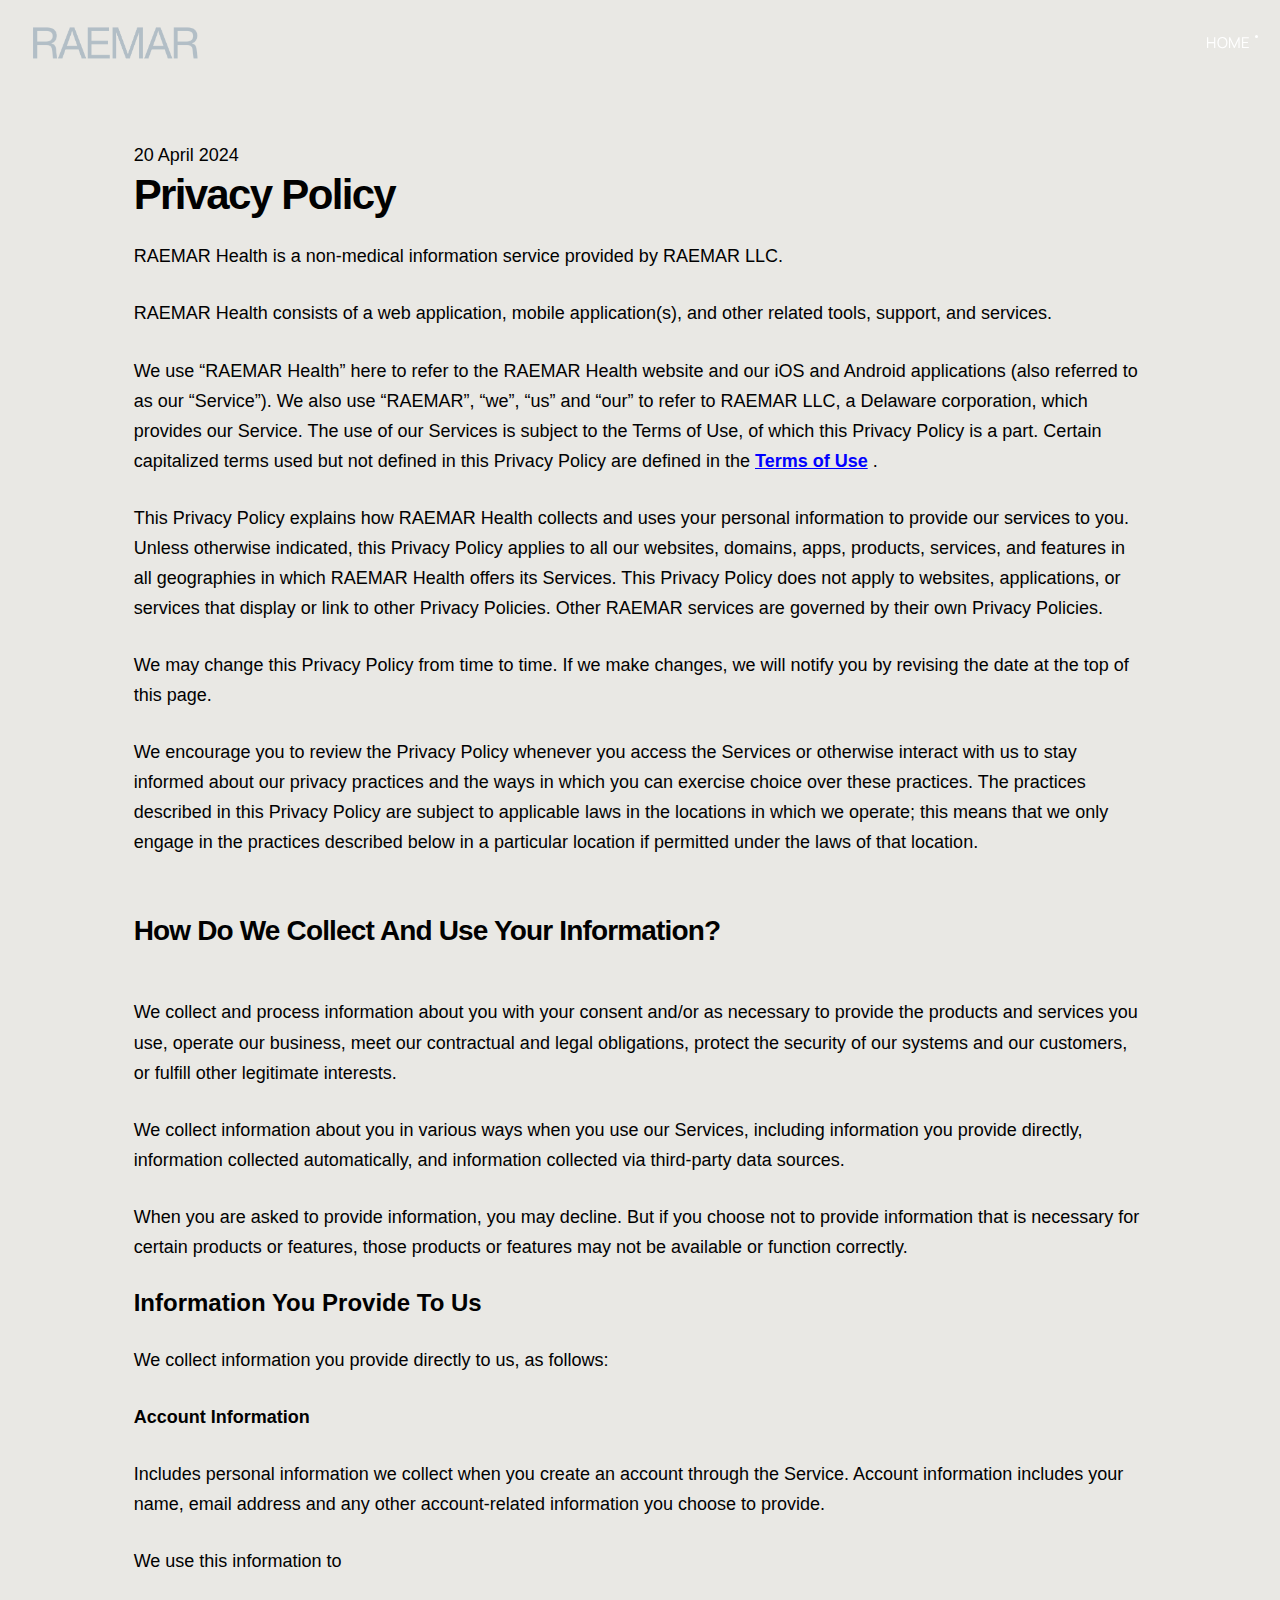
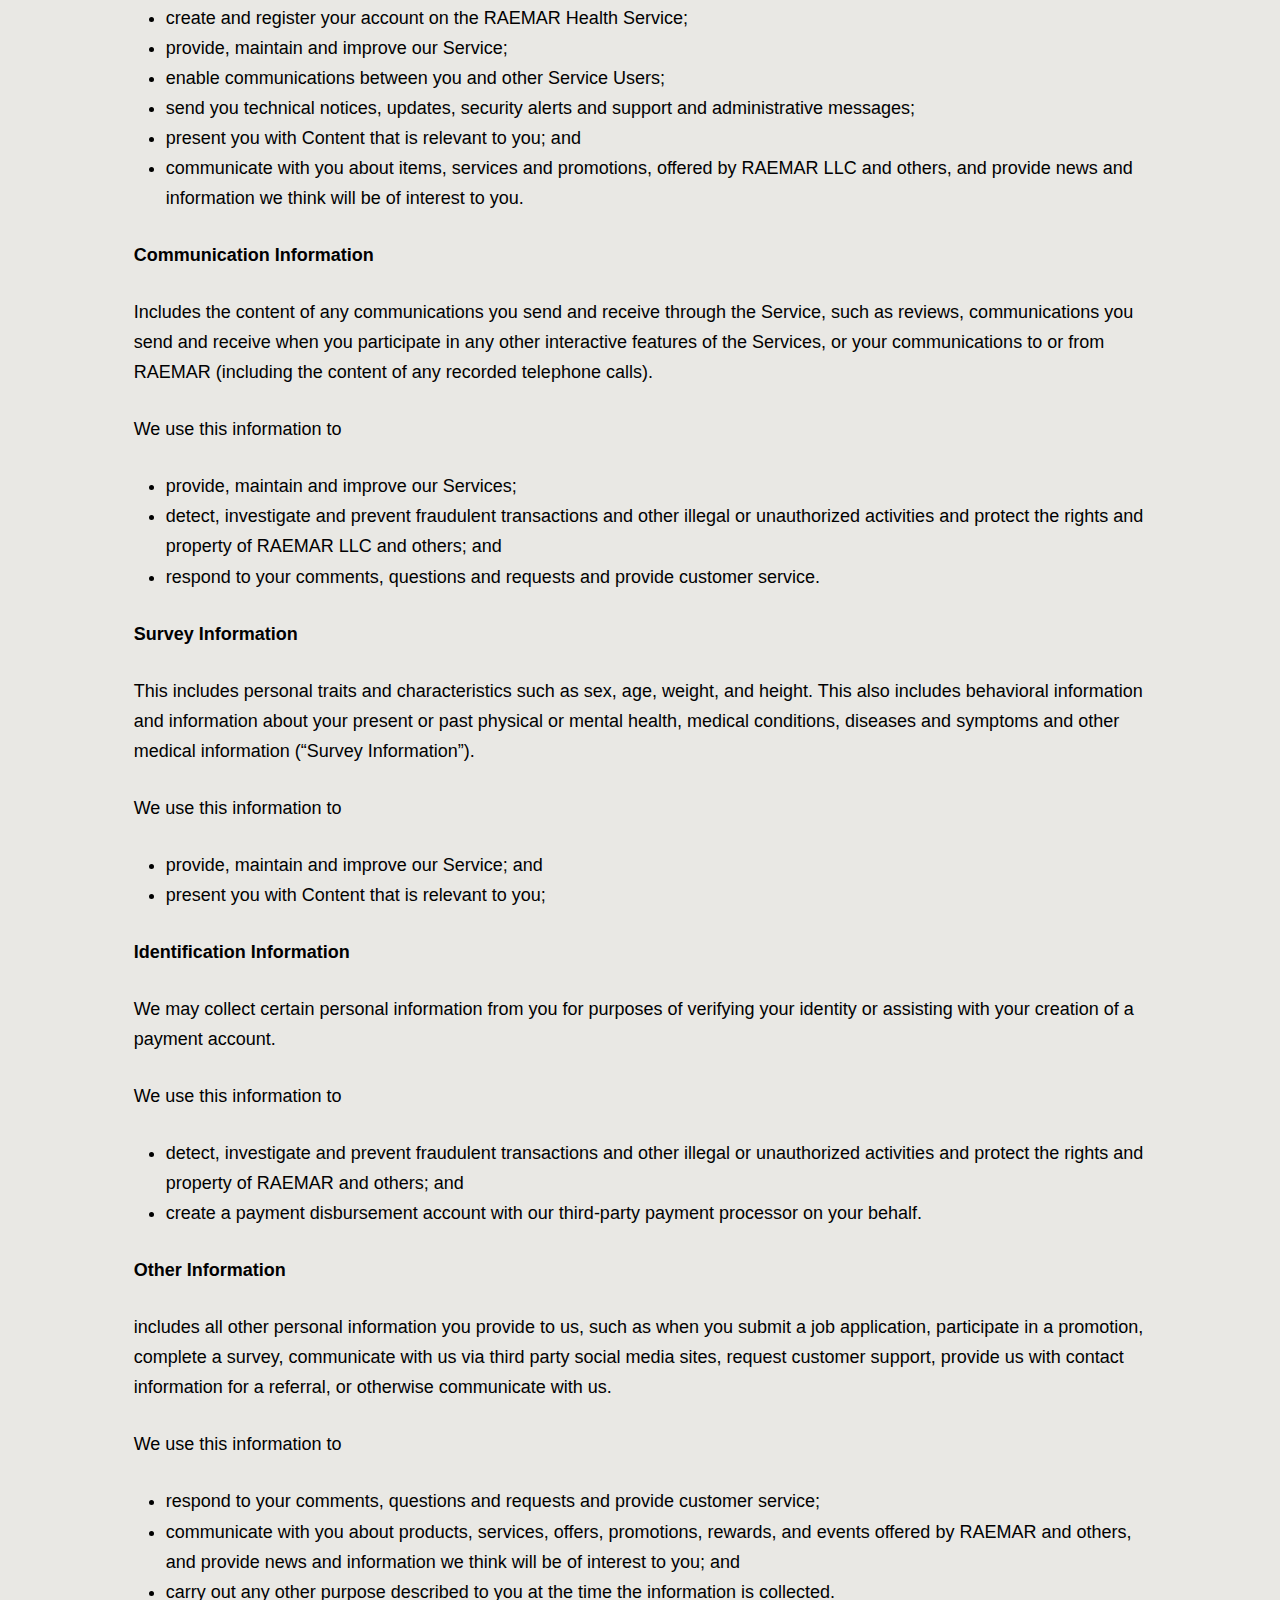
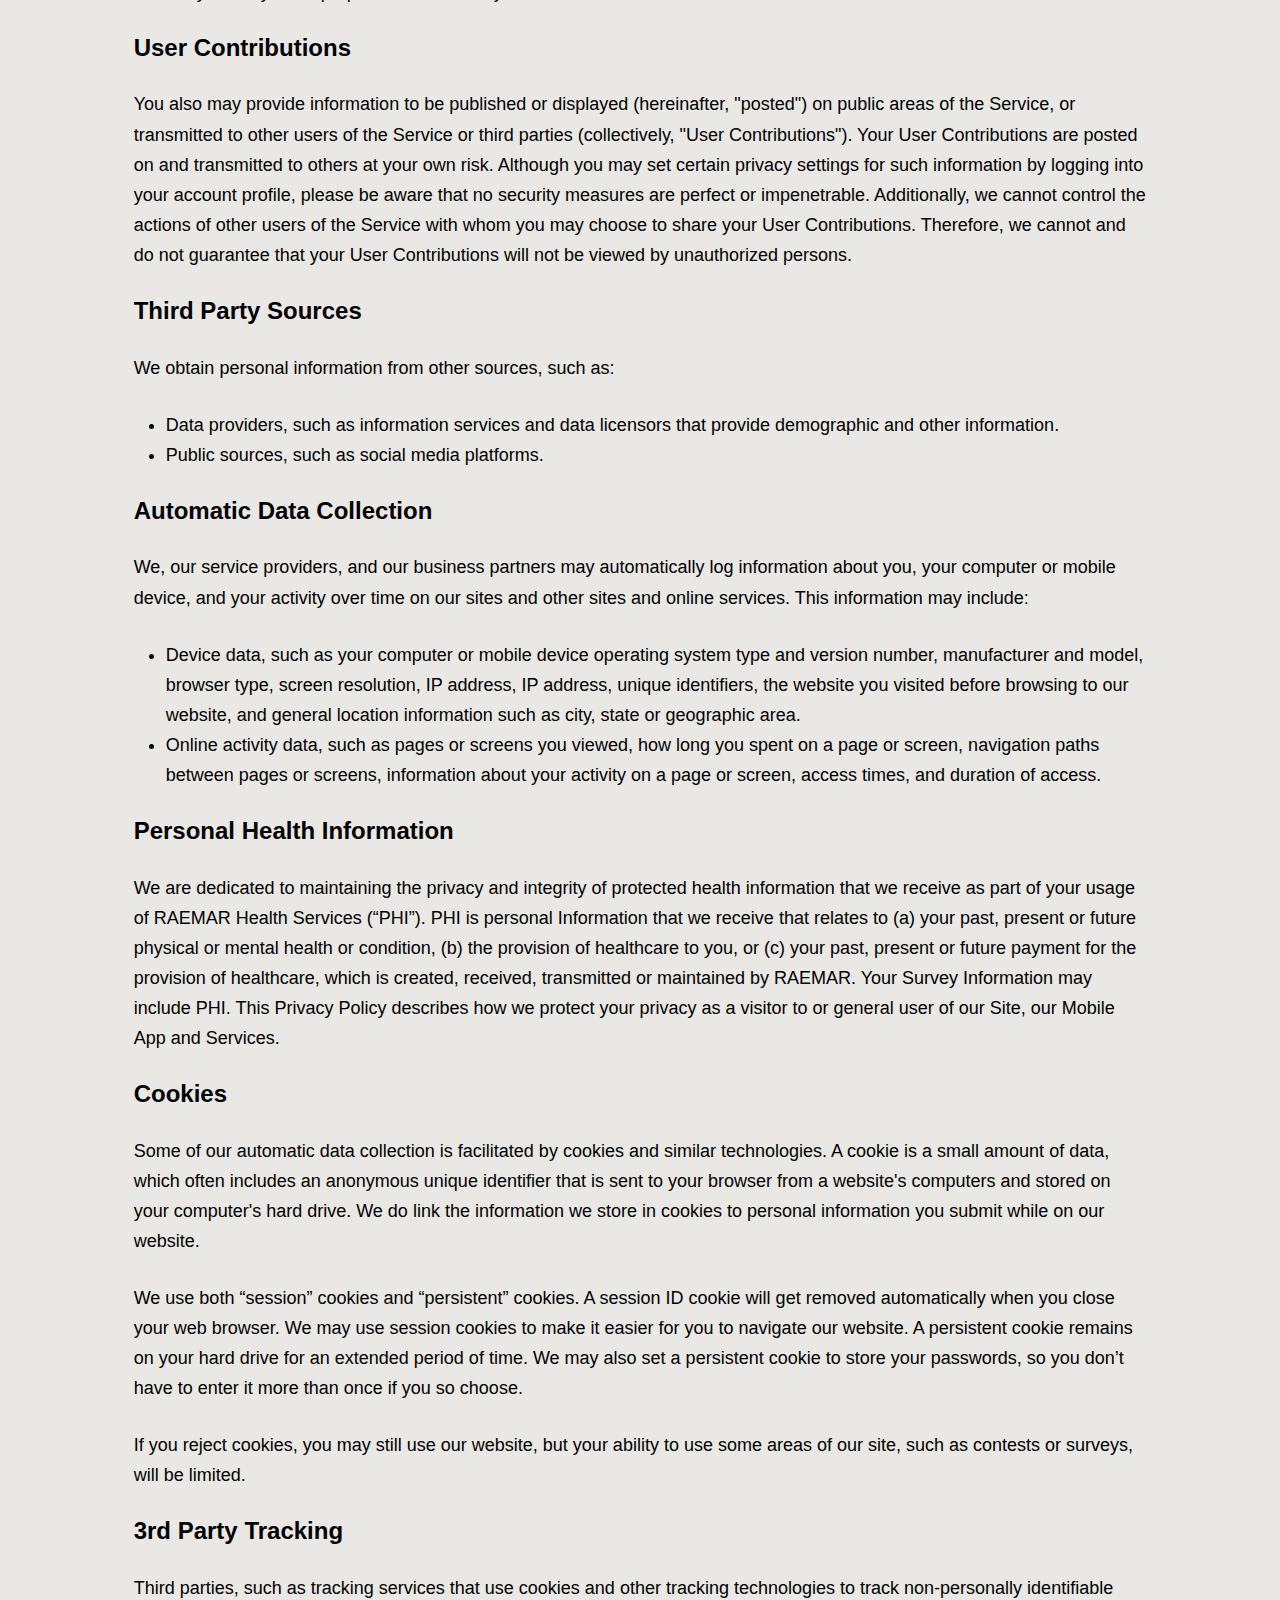
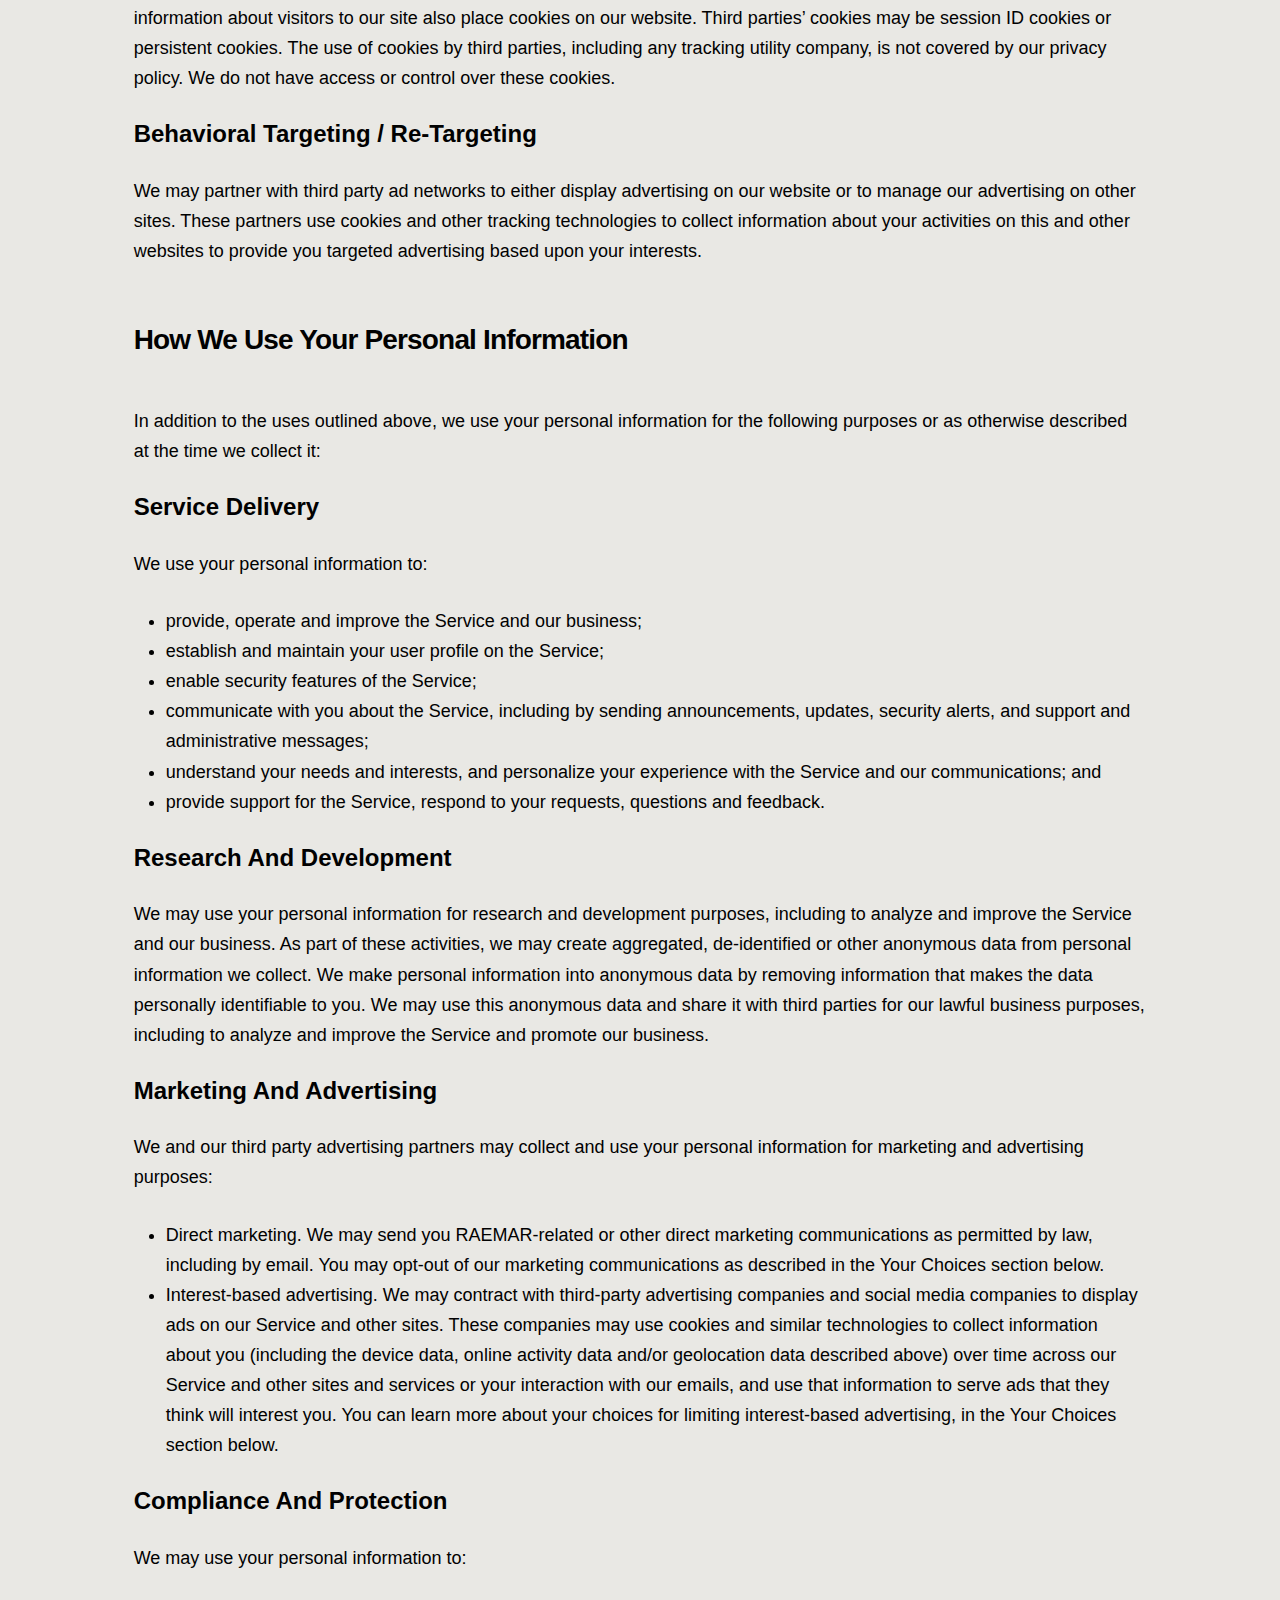
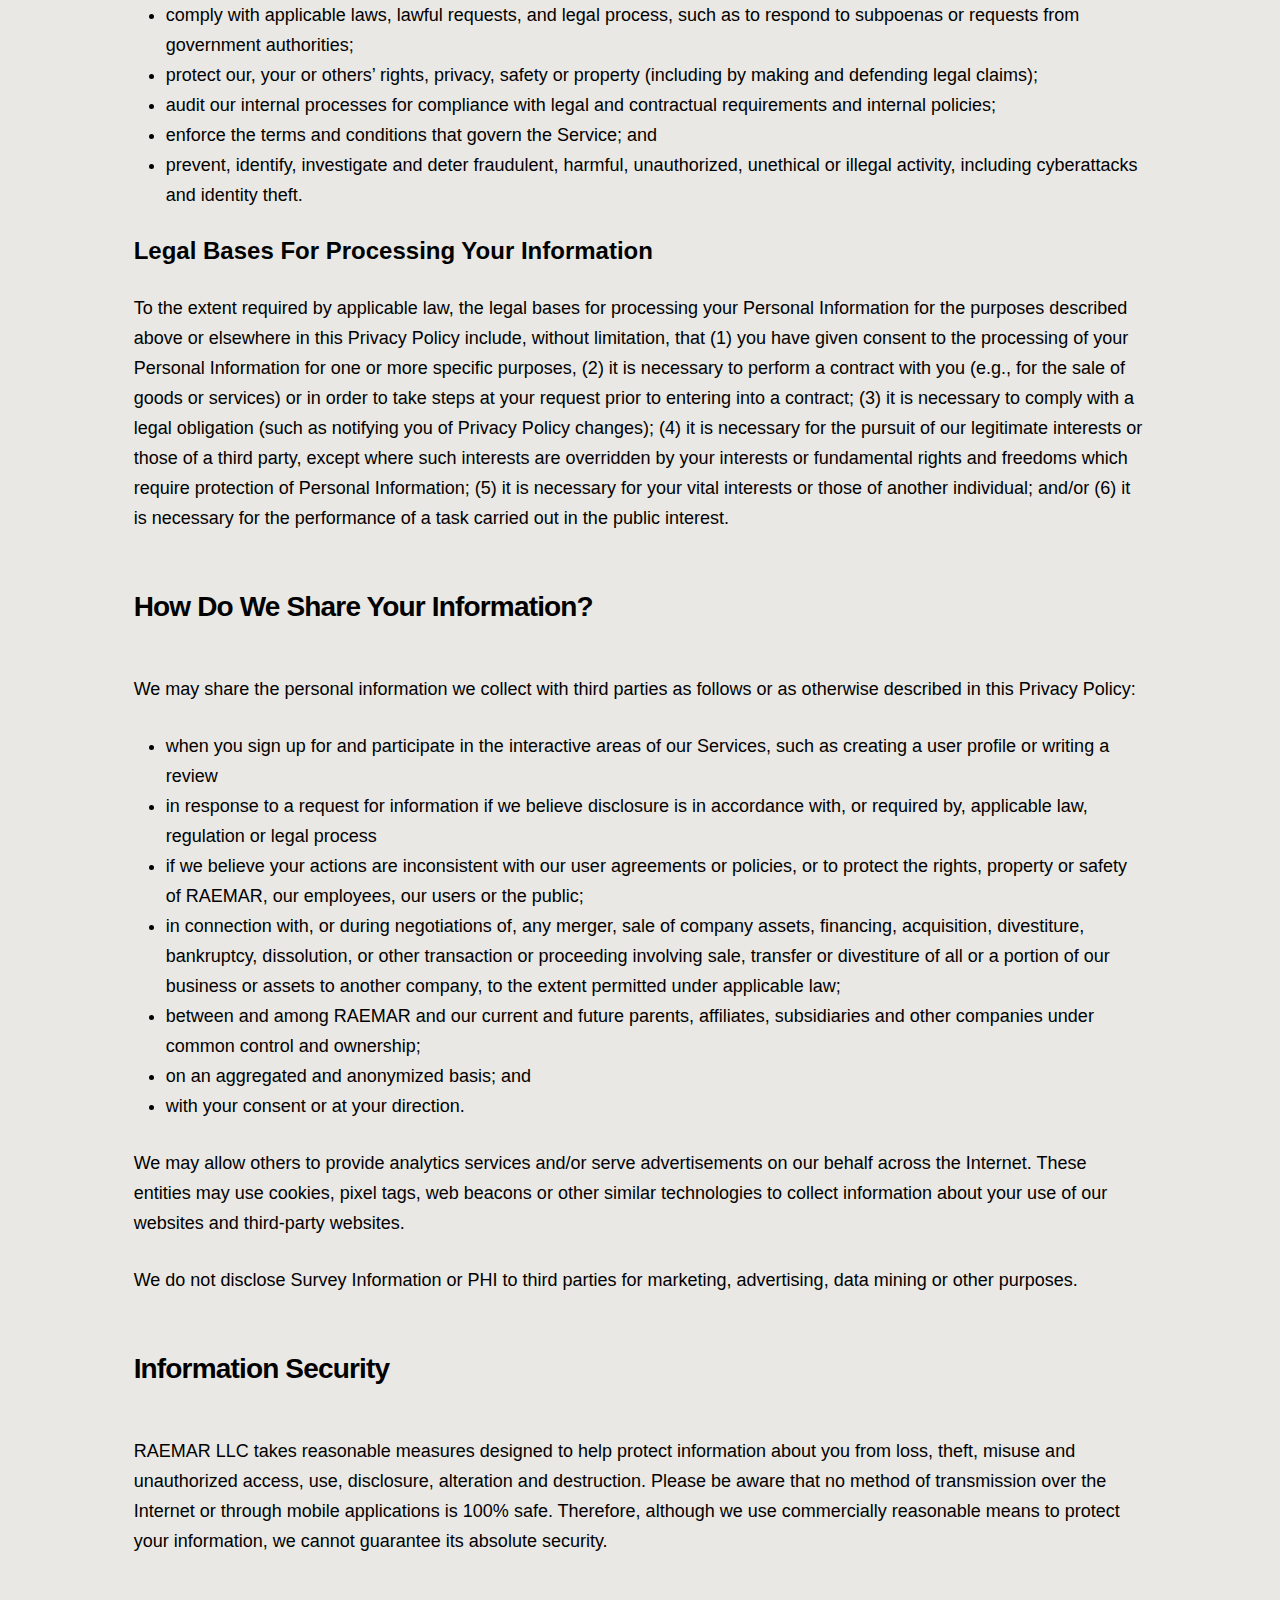
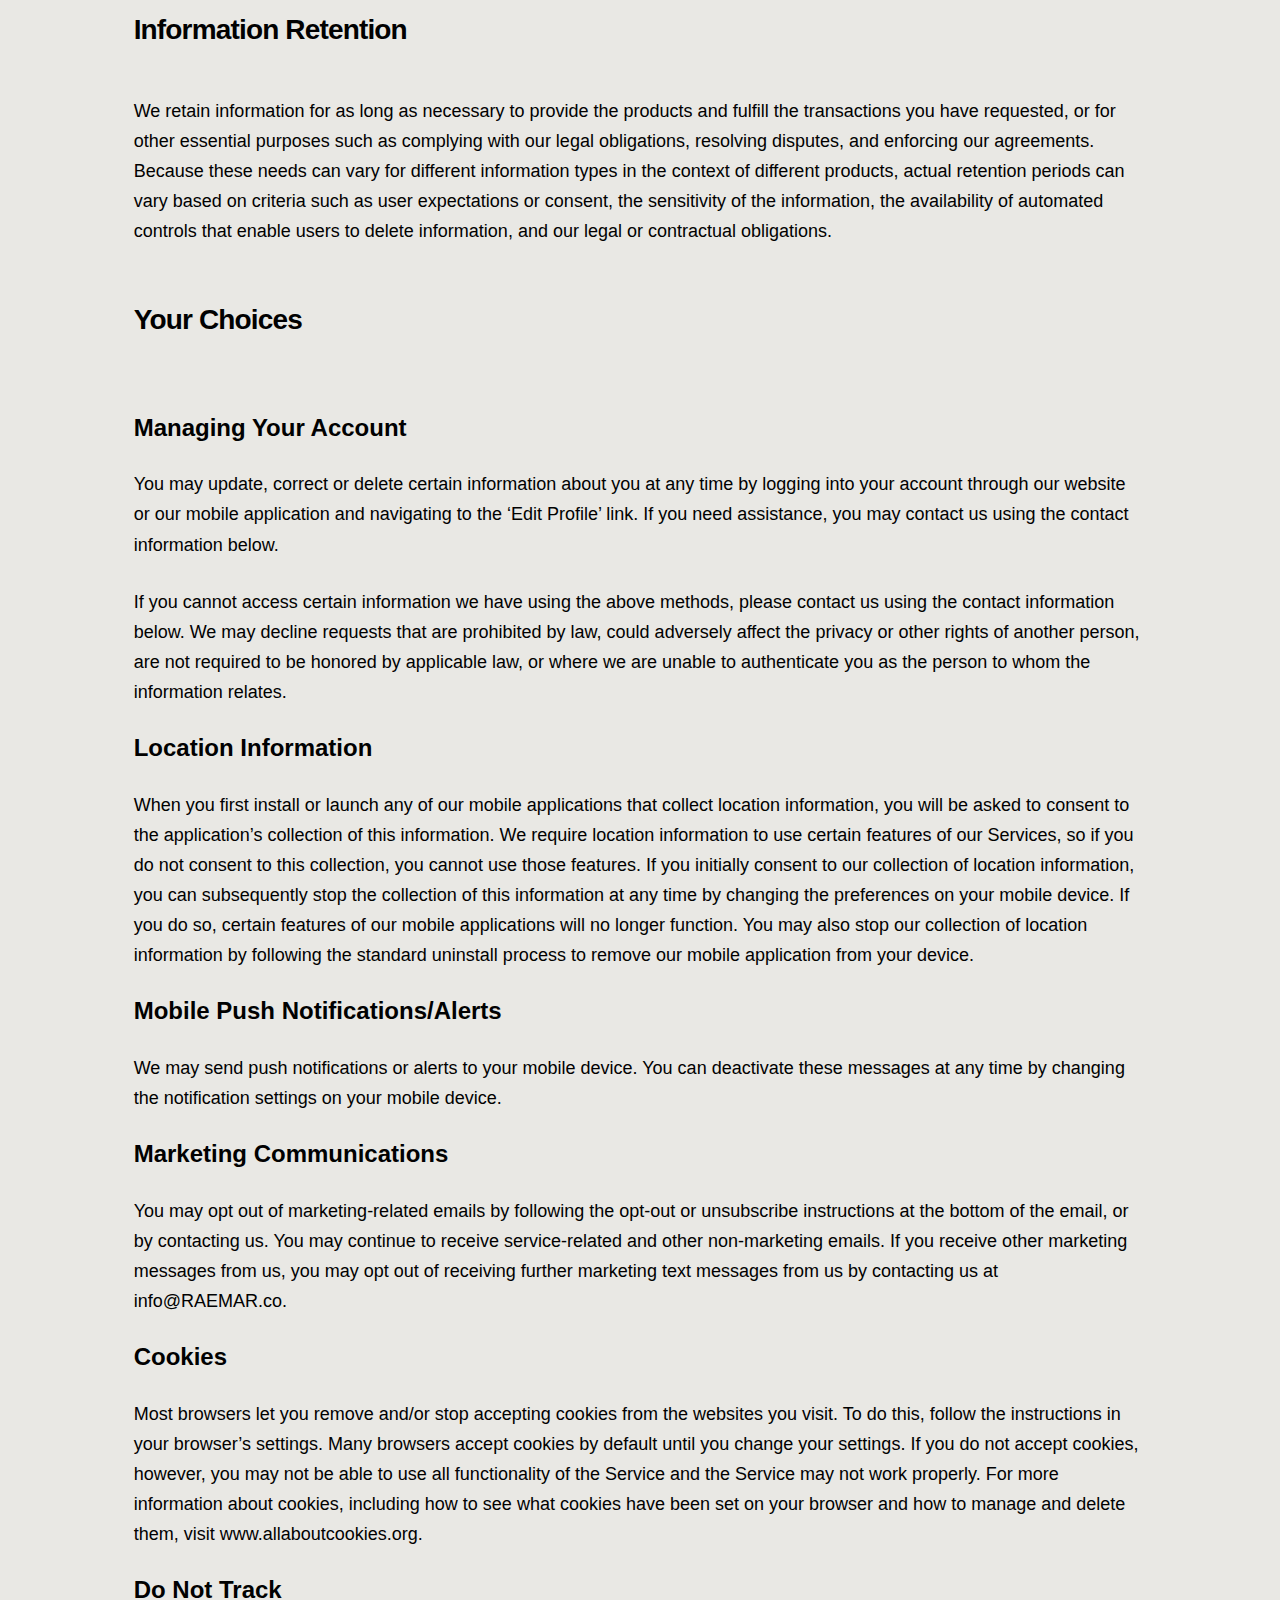
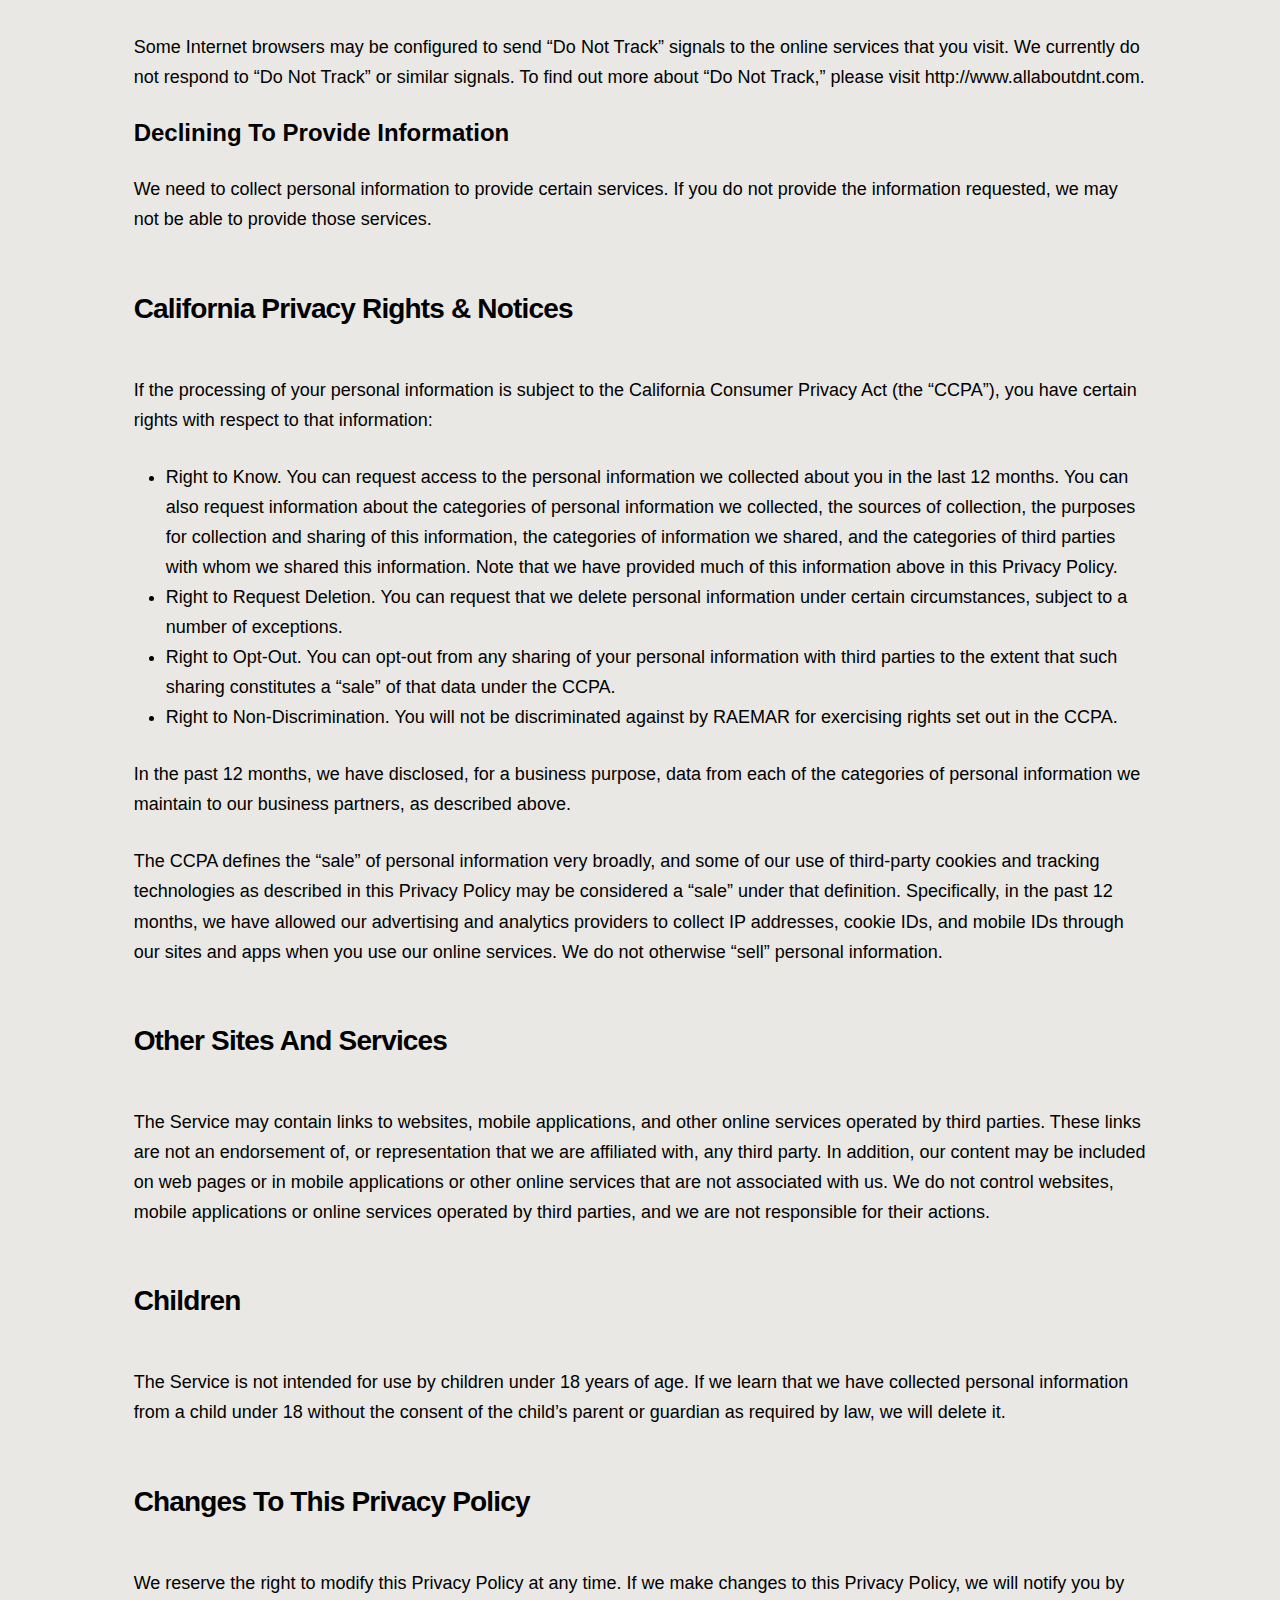
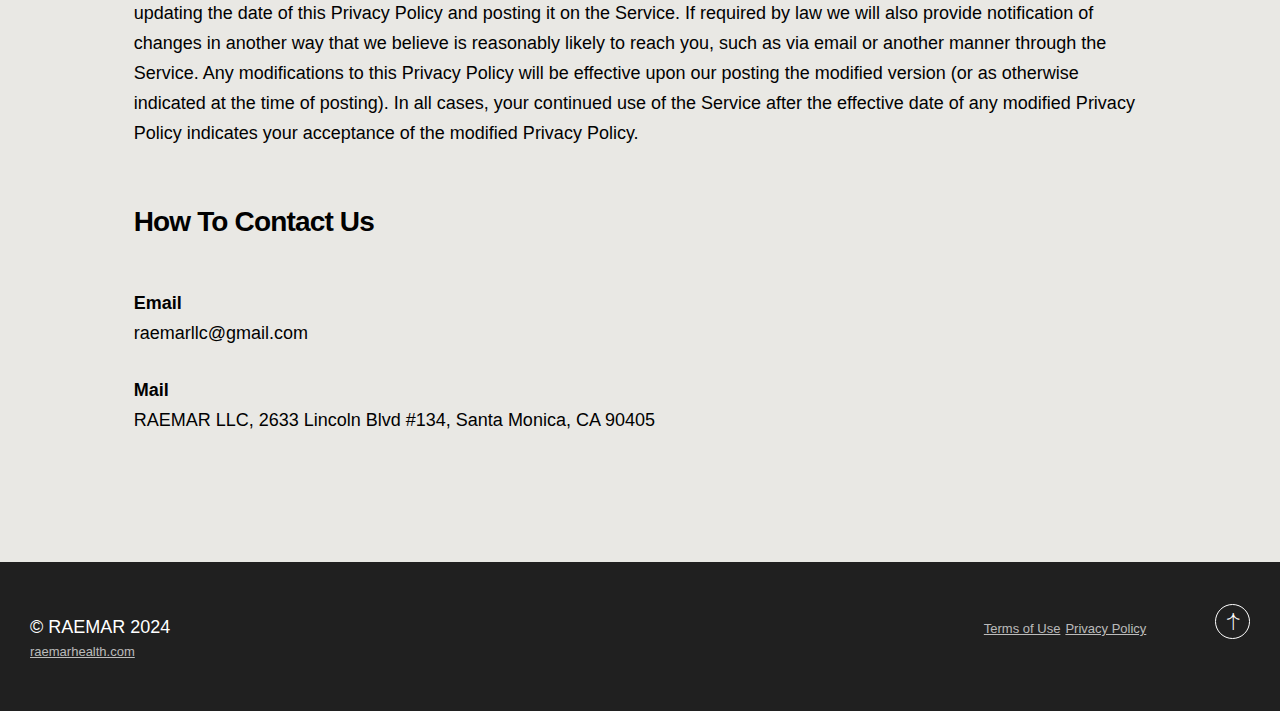
==== commit c5c3b003: "Update privacy.html" ====
--- a/privacy.html
+++ b/privacy.html
@@ -66,7 +66,7 @@
                       <div class="row">
                         <div class="col-xxl-8 col-xl-10 offset-xxl-2 offset-xl-1">
                           <div class="blog__detail-top">
-                           <span>20 April 2023</span>
+                           <span>20 April 2024</span>
                             <h1 class="blog__detail-title animation__word_come">
                         Privacy Policy
                             </h1>
@@ -239,7 +239,7 @@
                       <br><div><h3 class="heading heading-h3 CerebriSans-font" style="text-transform:capitalize">Changes to this Privacy Policy</h3><br></div>
                       <p>We reserve the right to modify this Privacy Policy at any time. If we make changes to this Privacy Policy, we will notify you by updating the date of this Privacy Policy and posting it on the Service. If required by law we will also provide notification of changes in another way that we believe is reasonably likely to reach you, such as via email or another manner through the Service.  Any modifications to this Privacy Policy will be effective upon our posting the modified version (or as otherwise indicated at the time of posting). In all cases, your continued use of the Service after the effective date of any modified Privacy Policy indicates your acceptance of the modified Privacy Policy.</p>
                      <br><div><h3 class="heading heading-h3 CerebriSans-font" style="text-transform:capitalize">How to Contact Us</h3><br></div>
-                     <p><span style="font-weight:600">Email</span><br>info@RAEMARhealth.com
+                     <p><span style="font-weight:600">Email</span><br>raemarllc@gmail.com
                      </p>
                      <p>
                       <span style="font-weight:600">Mail</span><br>RAEMAR LLC, 2633 Lincoln Blvd #134, Santa Monica, CA 90405
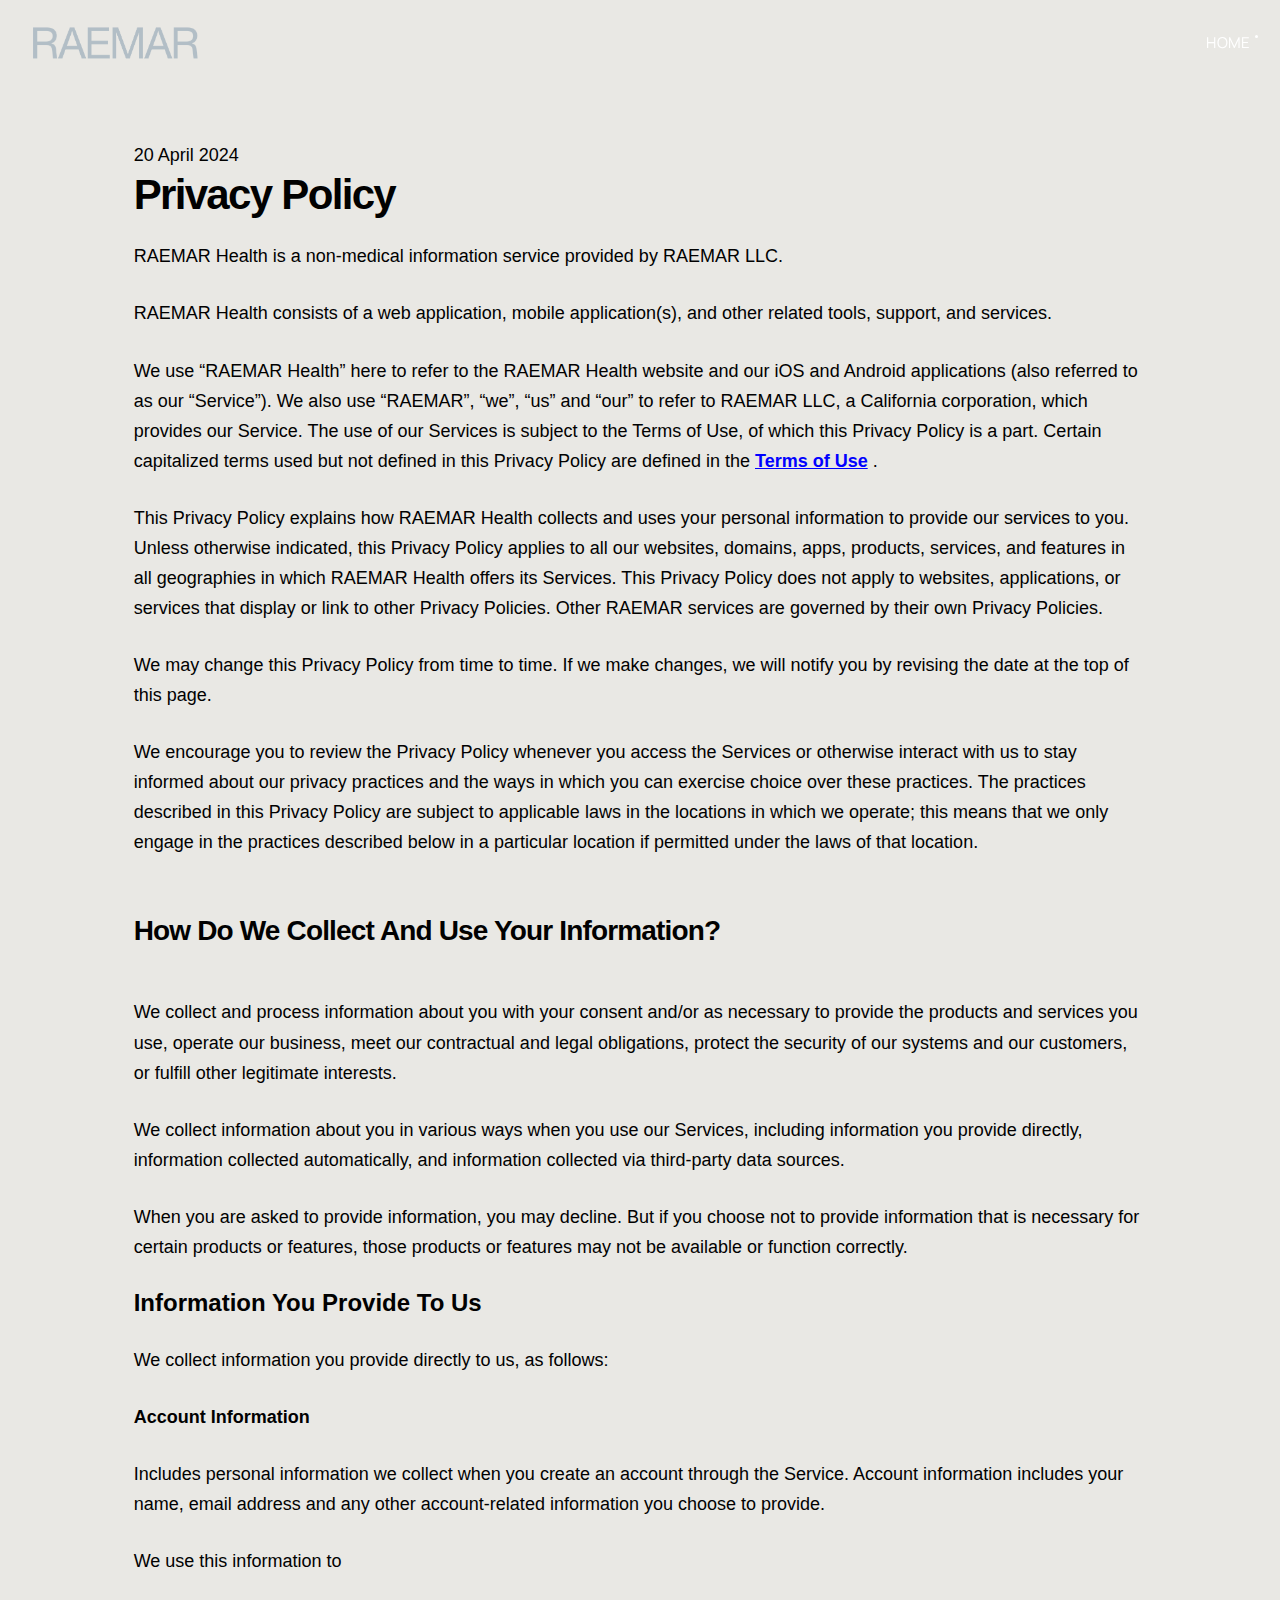
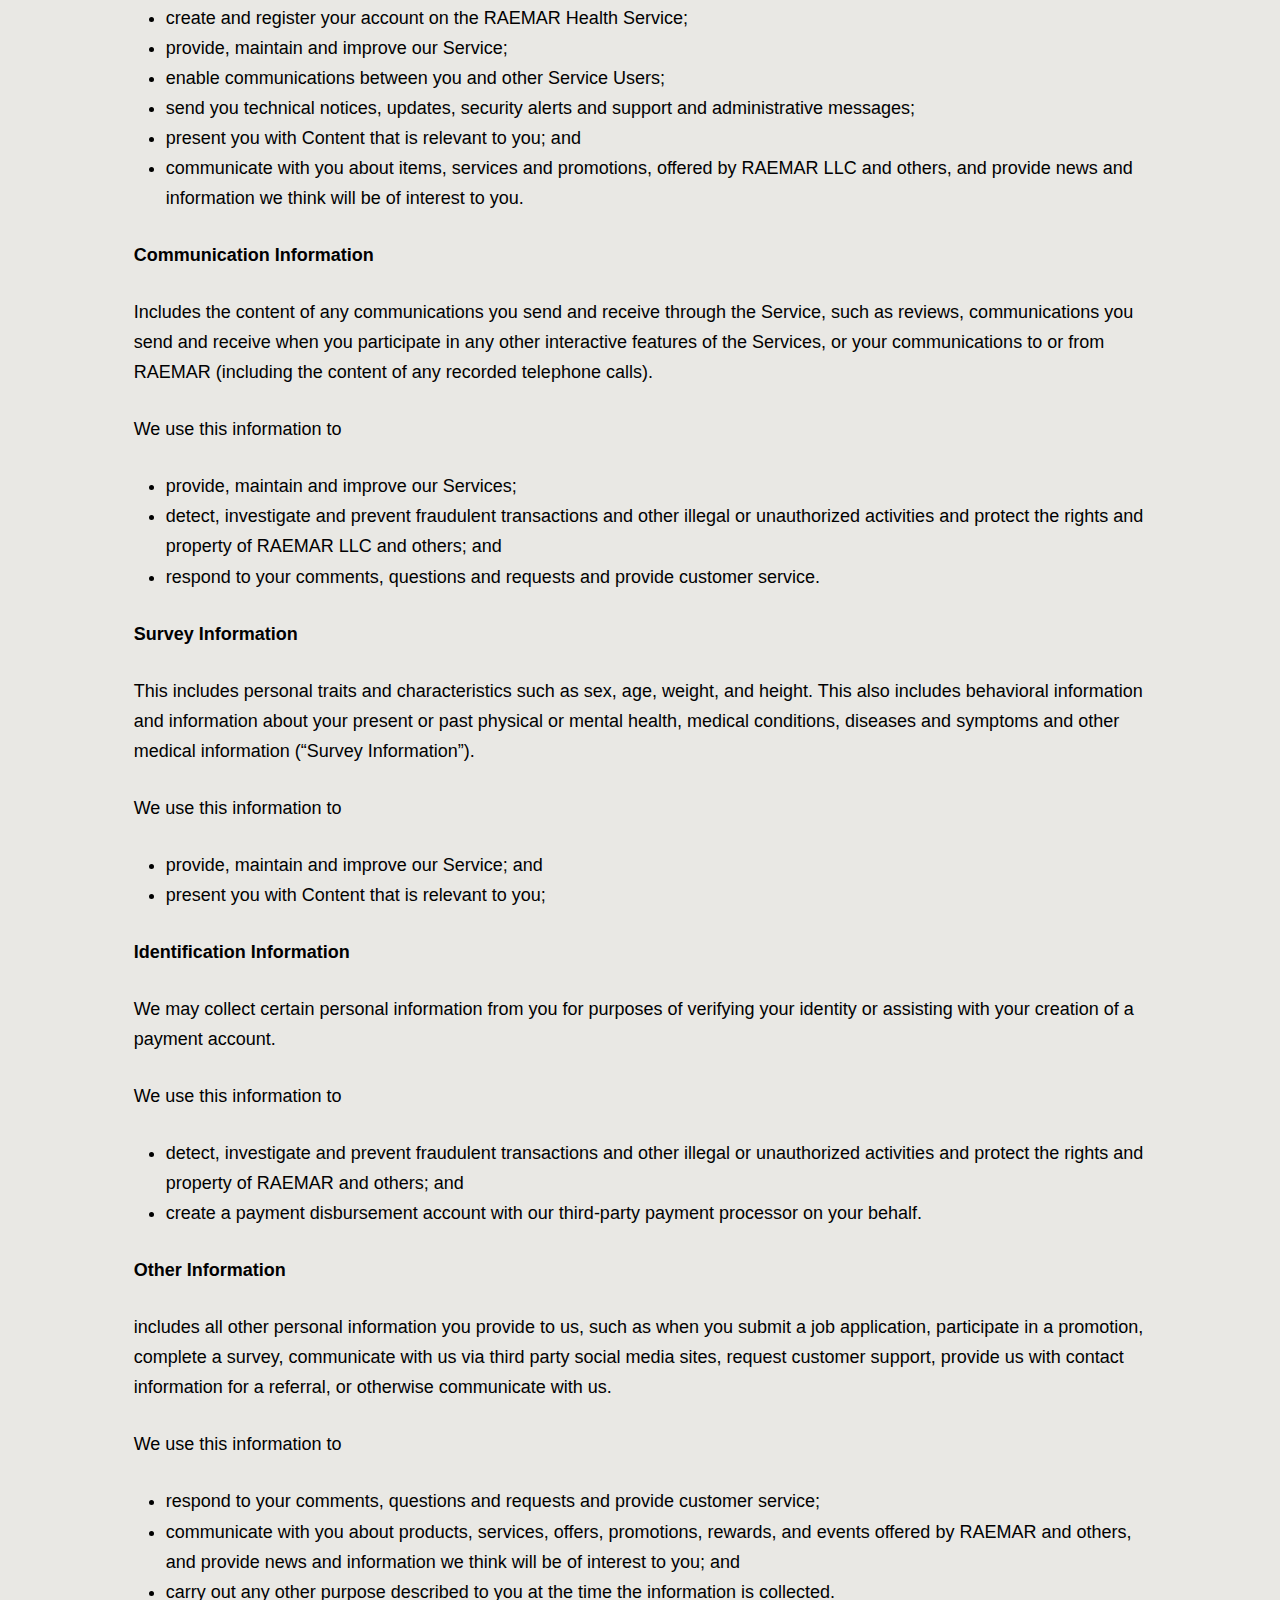
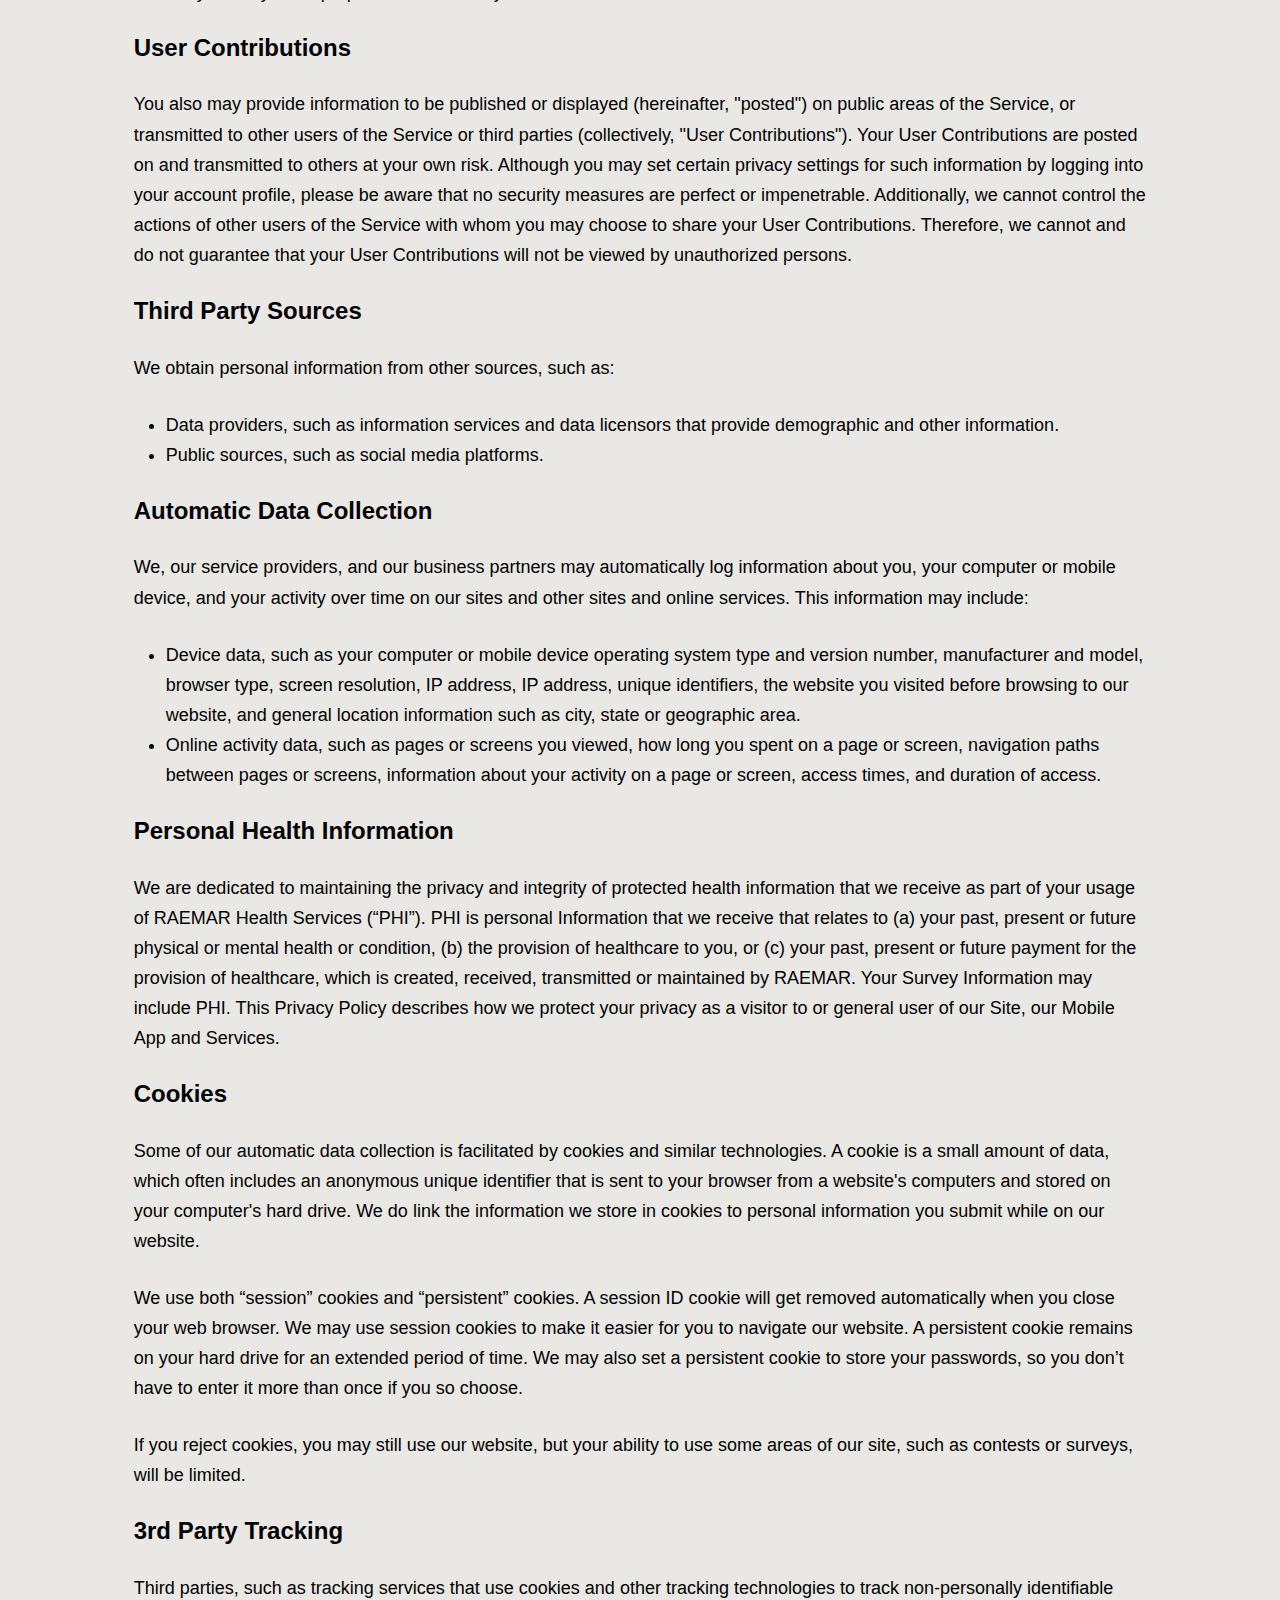
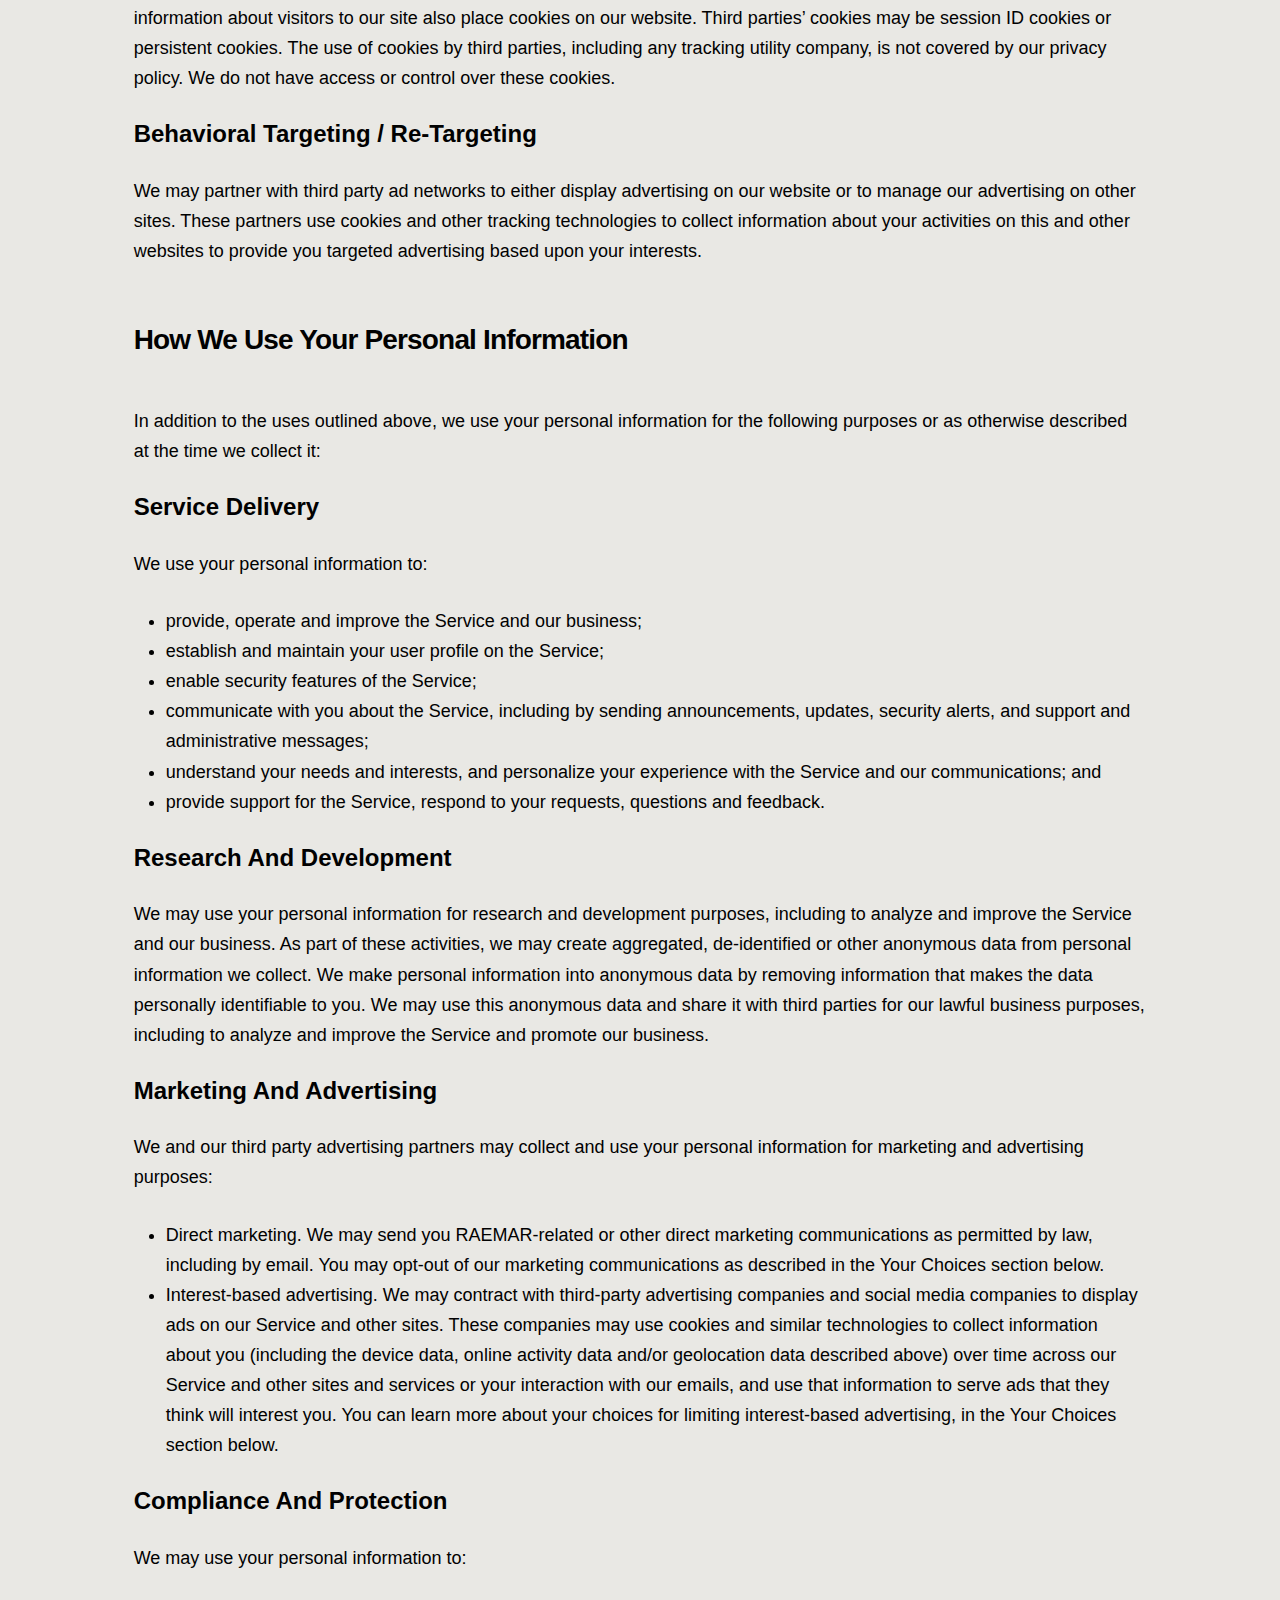
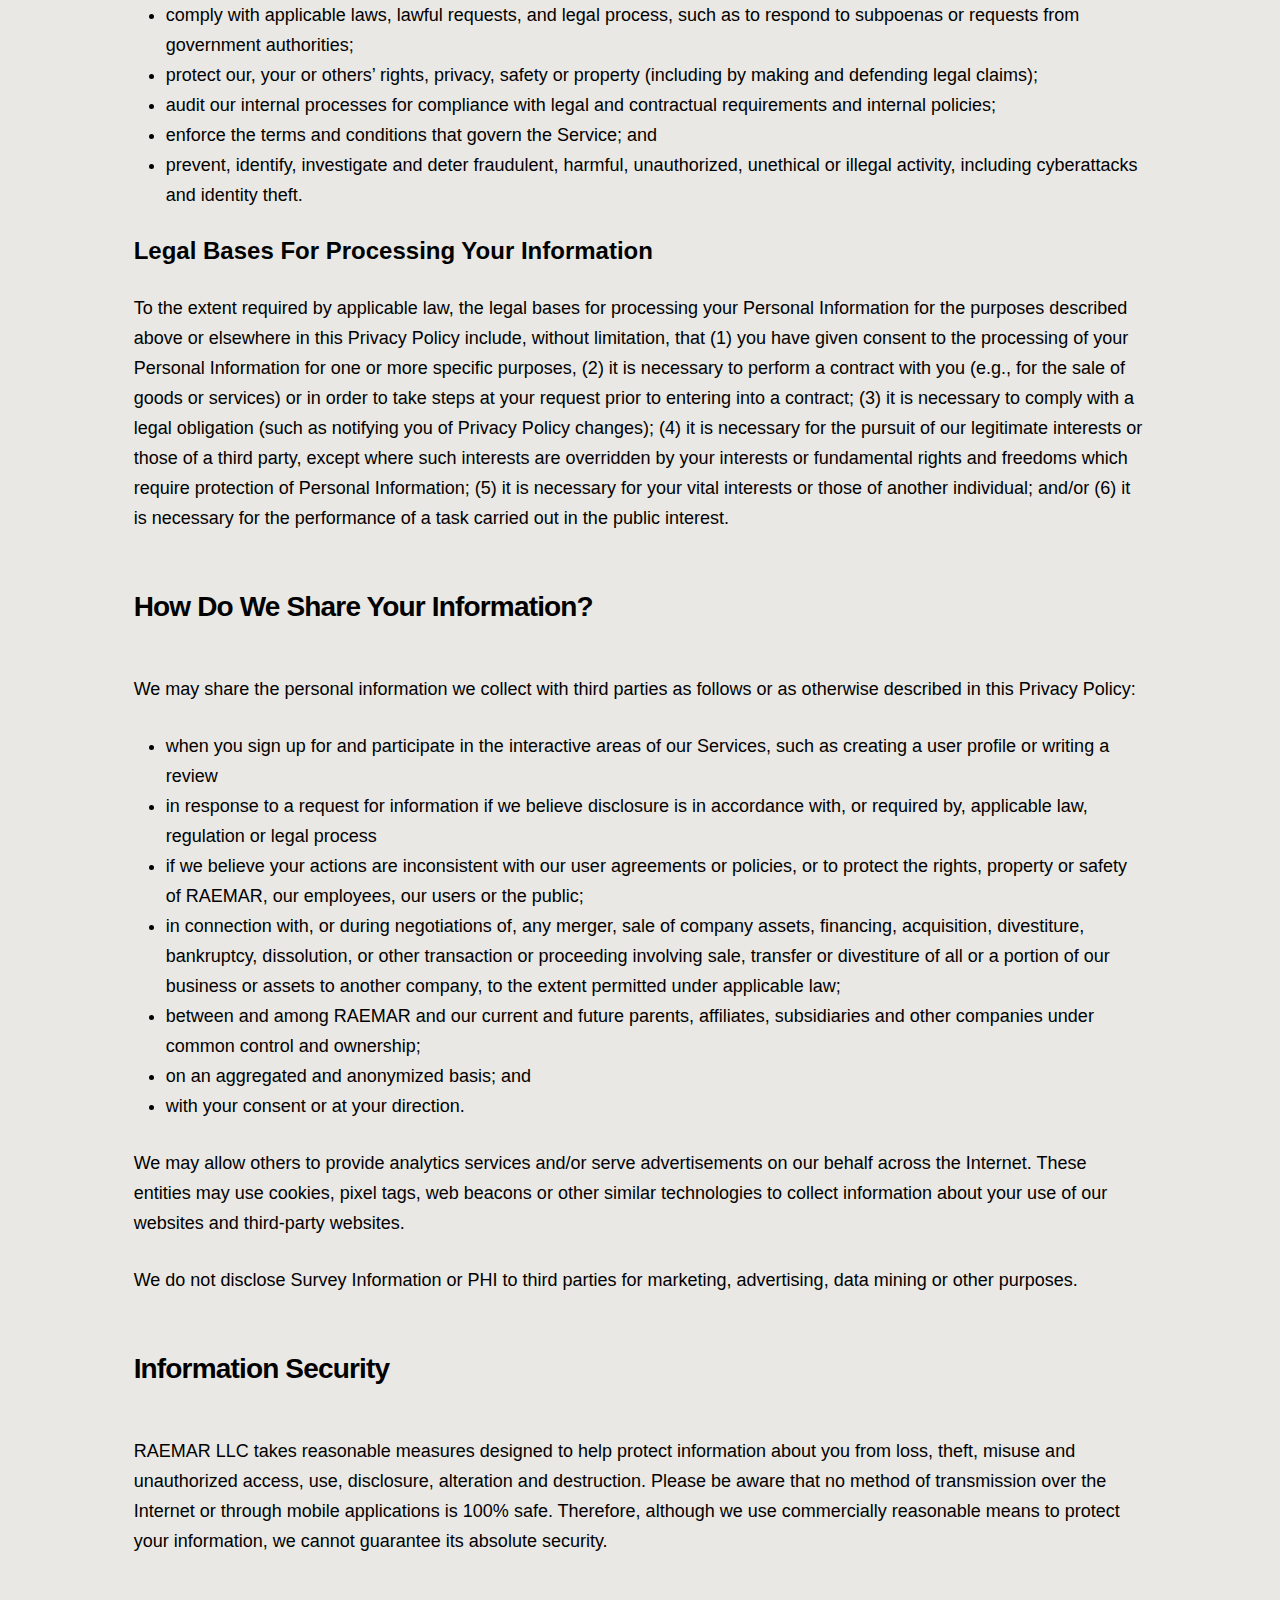
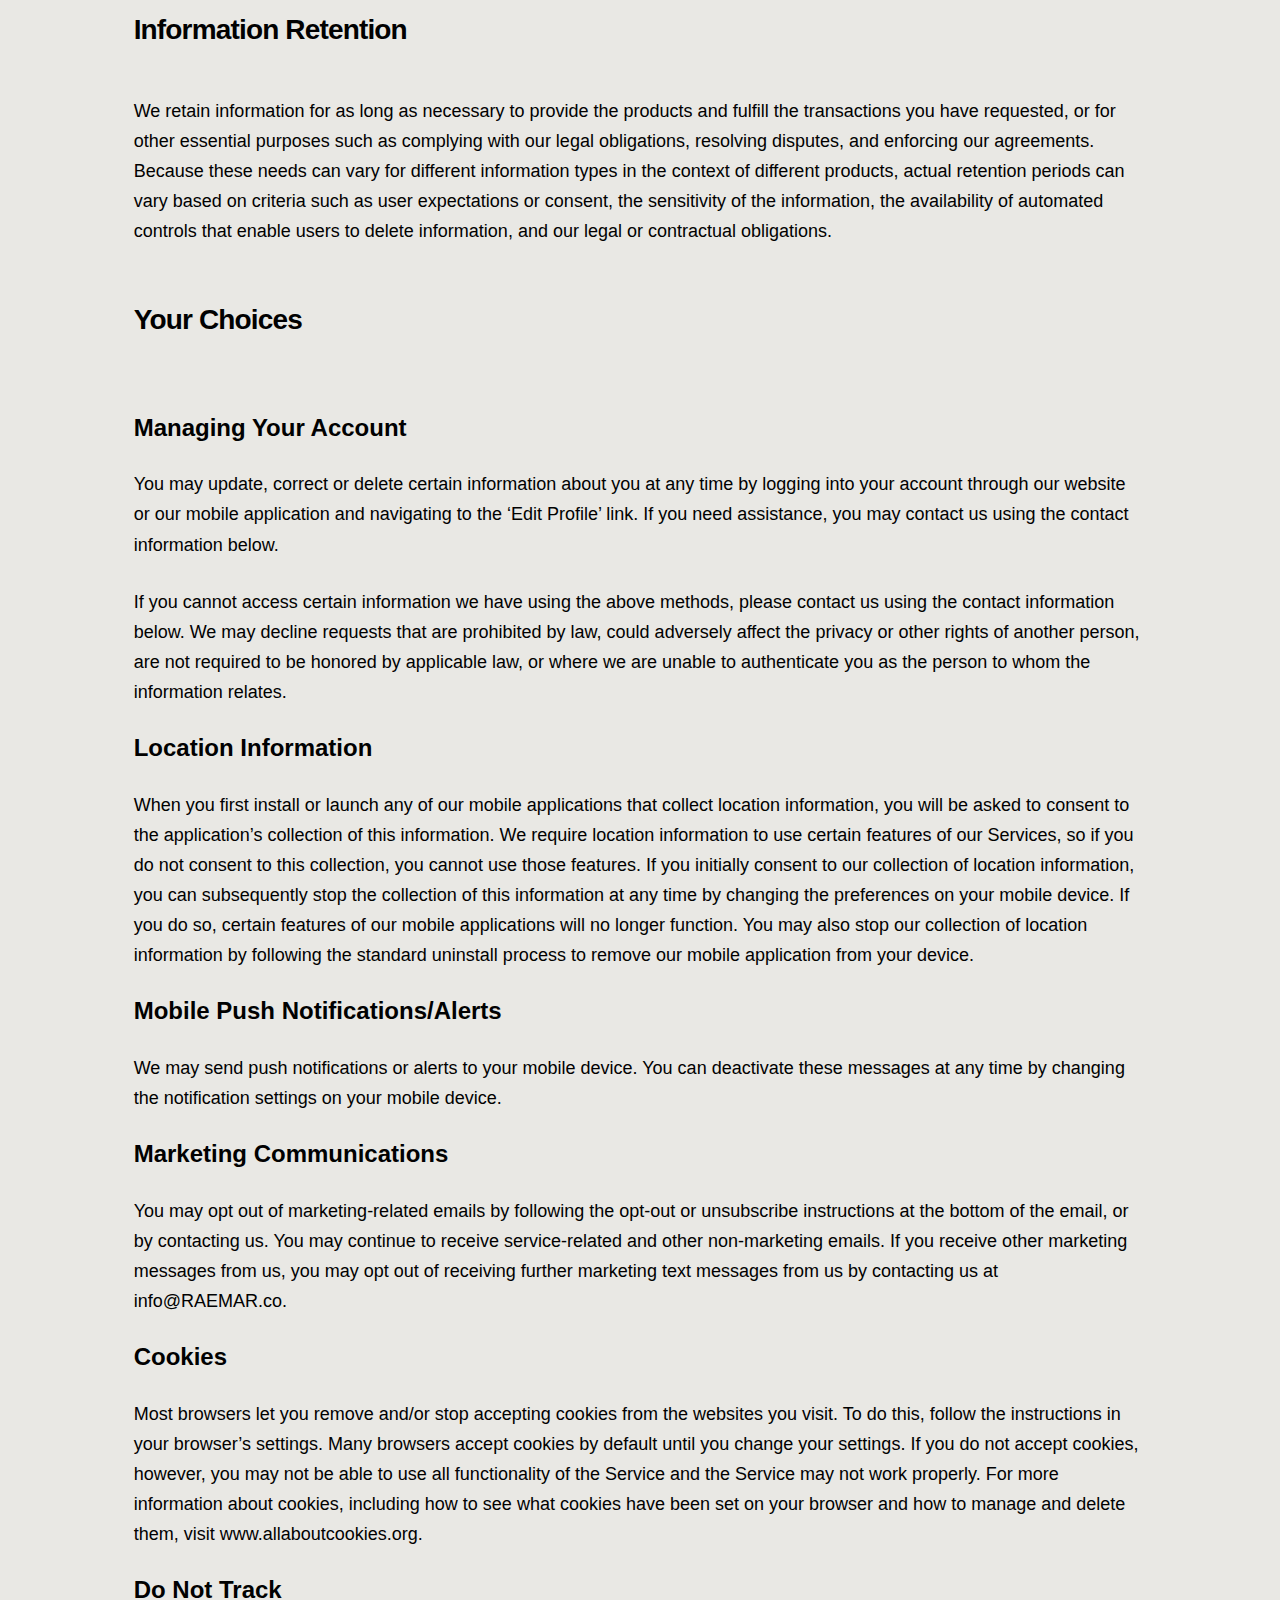
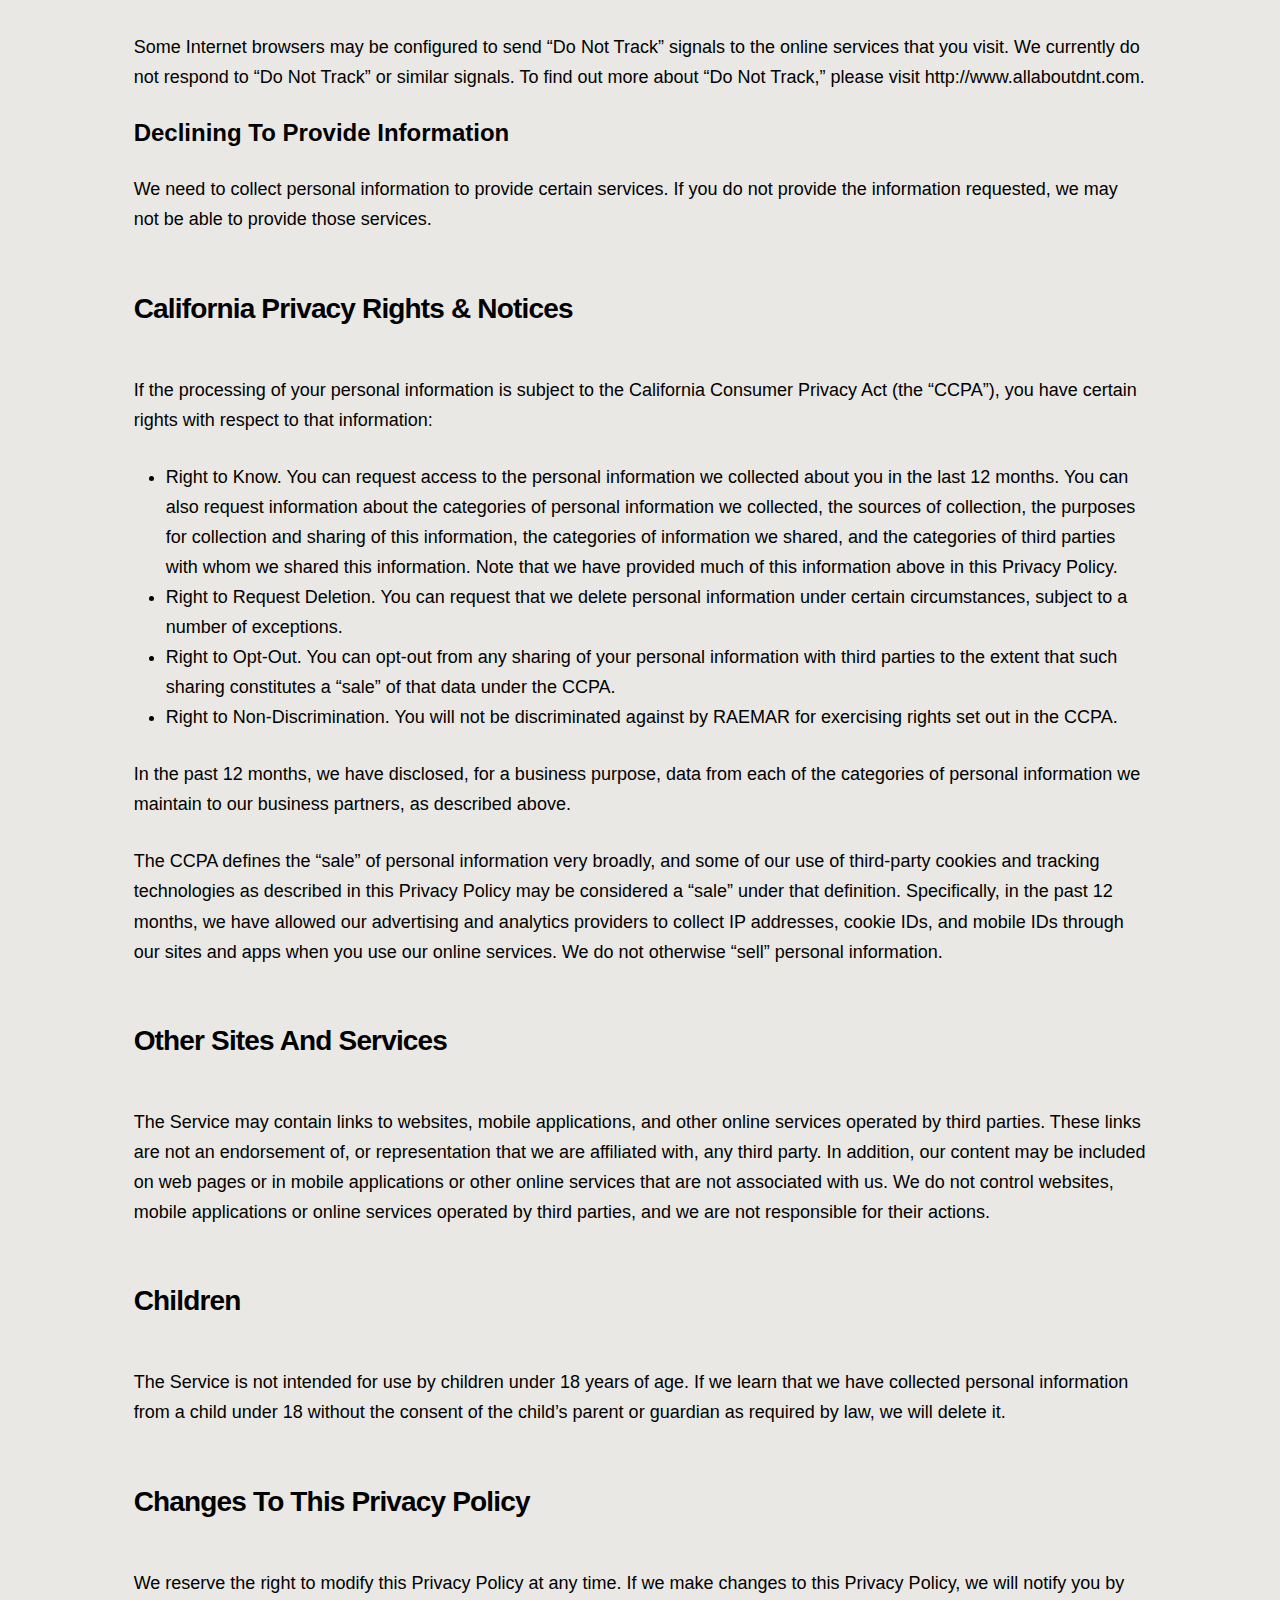
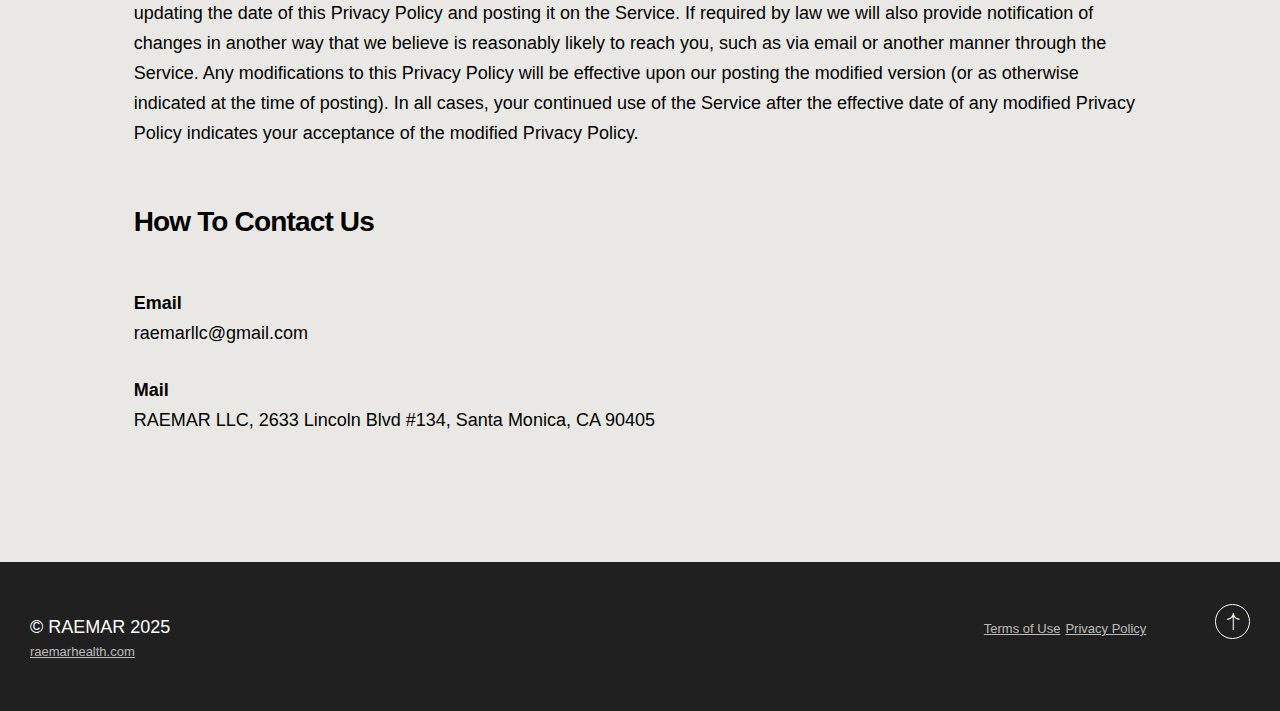
==== commit f9f16aa8: "Update privacy.html" ====
--- a/privacy.html
+++ b/privacy.html
@@ -79,7 +79,7 @@
           
                             <p>RAEMAR Health is a non-medical information service provided by RAEMAR LLC. </p>
                             <p>RAEMAR Health consists of a web application, mobile application(s), and other related tools, support, and services.</p>
-                            <p>We use “RAEMAR Health” here to refer to the RAEMAR Health website and our iOS and Android applications (also referred to as our “Service”). We also use “RAEMAR”, “we”, “us” and “our” to refer to RAEMAR LLC, a Delaware corporation, which provides our Service. The use of our Services is subject to the Terms of Use, of which this Privacy Policy is a part. Certain capitalized terms used but not defined in this Privacy Policy are defined in the
+                            <p>We use “RAEMAR Health” here to refer to the RAEMAR Health website and our iOS and Android applications (also referred to as our “Service”). We also use “RAEMAR”, “we”, “us” and “our” to refer to RAEMAR LLC, a California corporation, which provides our Service. The use of our Services is subject to the Terms of Use, of which this Privacy Policy is a part. Certain capitalized terms used but not defined in this Privacy Policy are defined in the
                               <a href="terms.html" style="color:blue; font-weight:600">Terms of Use</a> .</p>
                             <p>This Privacy Policy explains how RAEMAR Health collects and uses your personal information to provide our services to you. Unless otherwise indicated, this Privacy Policy applies to all our websites, domains, apps, products, services, and features in all geographies in which RAEMAR Health offers its Services. This Privacy Policy does not apply to websites, applications, or services that display or link to other Privacy Policies. Other RAEMAR services are governed by their own Privacy Policies.</p>
                             <p>We may change this Privacy Policy from time to time. If we make changes, we will notify you by revising the date at the top of this page. </p>
@@ -271,7 +271,7 @@
               <div class="container">                    
                   <div class="row">
                       <div class="col-lg-8 text-center text-lg-start ">
-                          <div>© RAEMAR 2024</div>
+                          <div>© RAEMAR 2025</div>
                           <span><a href="https://www.raemarhealth.com/" class=" form-tip pt-20 pt-sm-0">raemarhealth.com</a></span>                    
                       </div>
                       <div class="col-lg-3  text-sm-end ">
